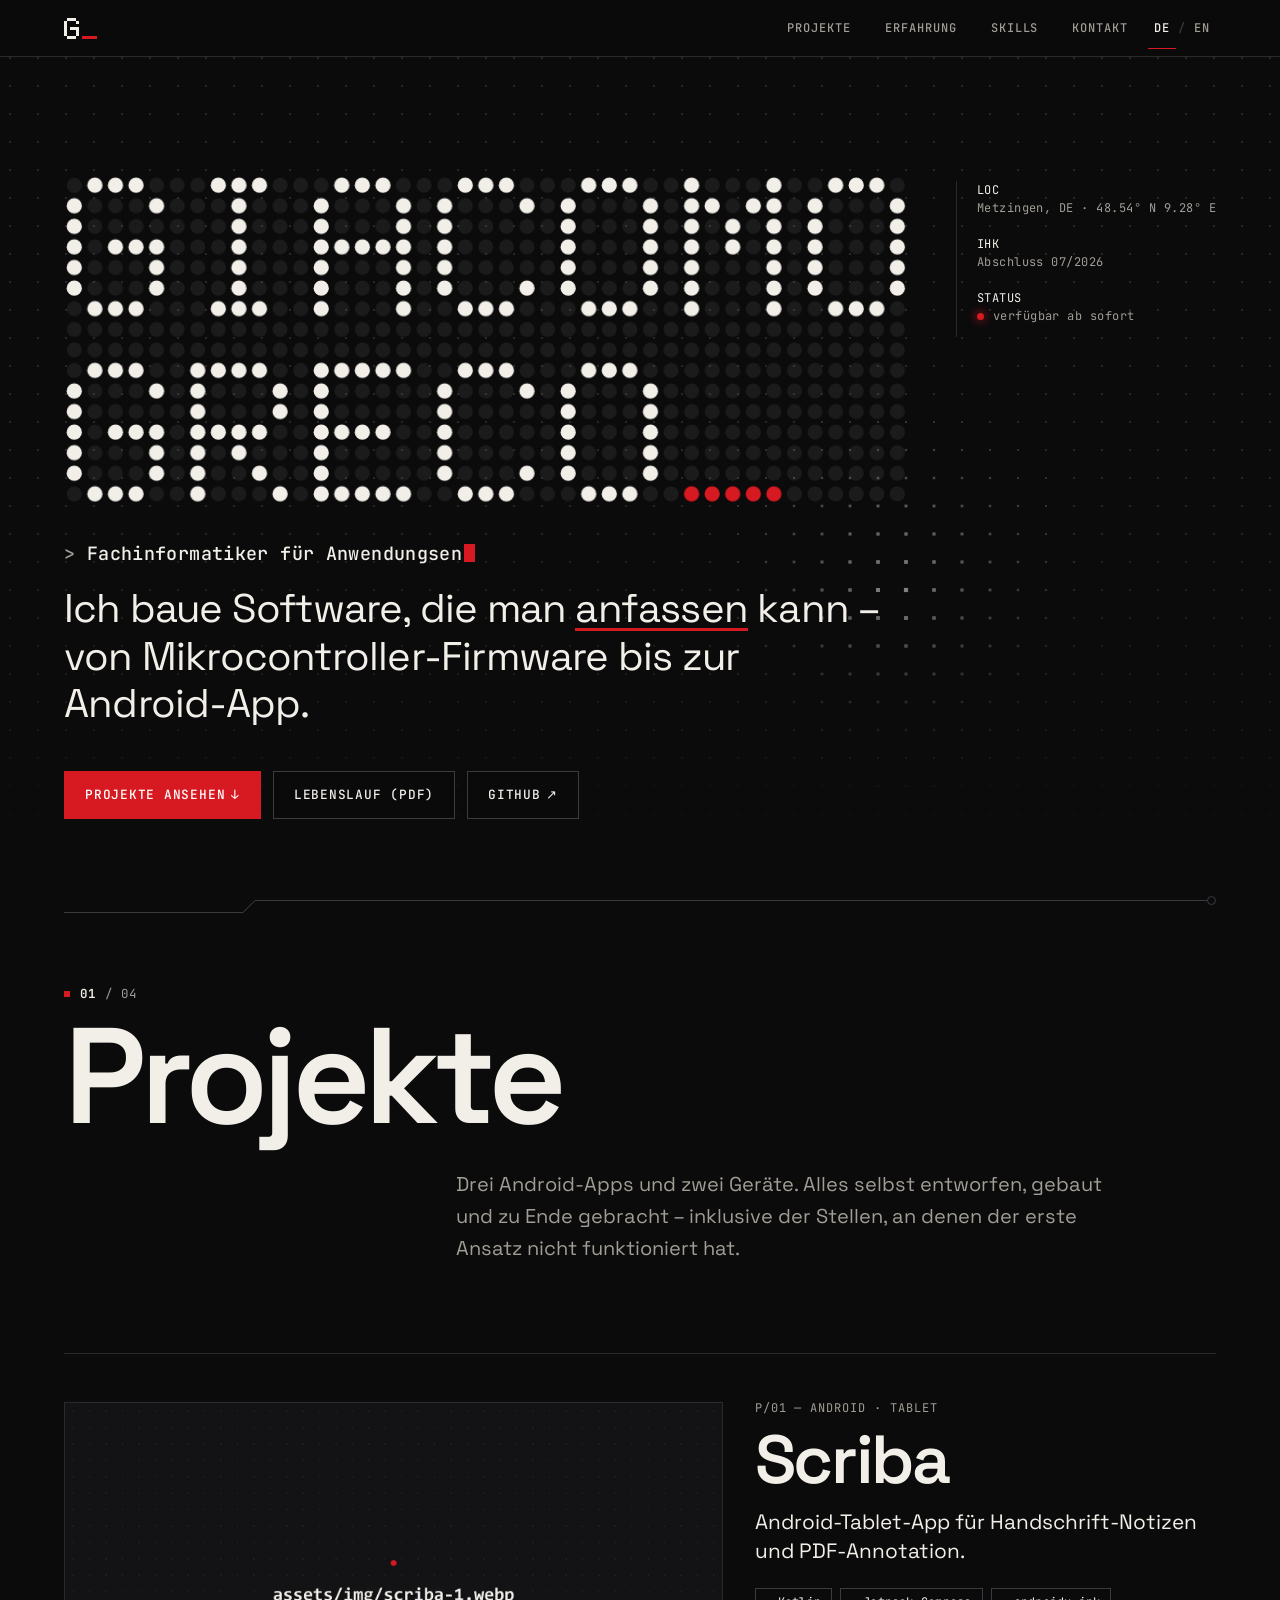
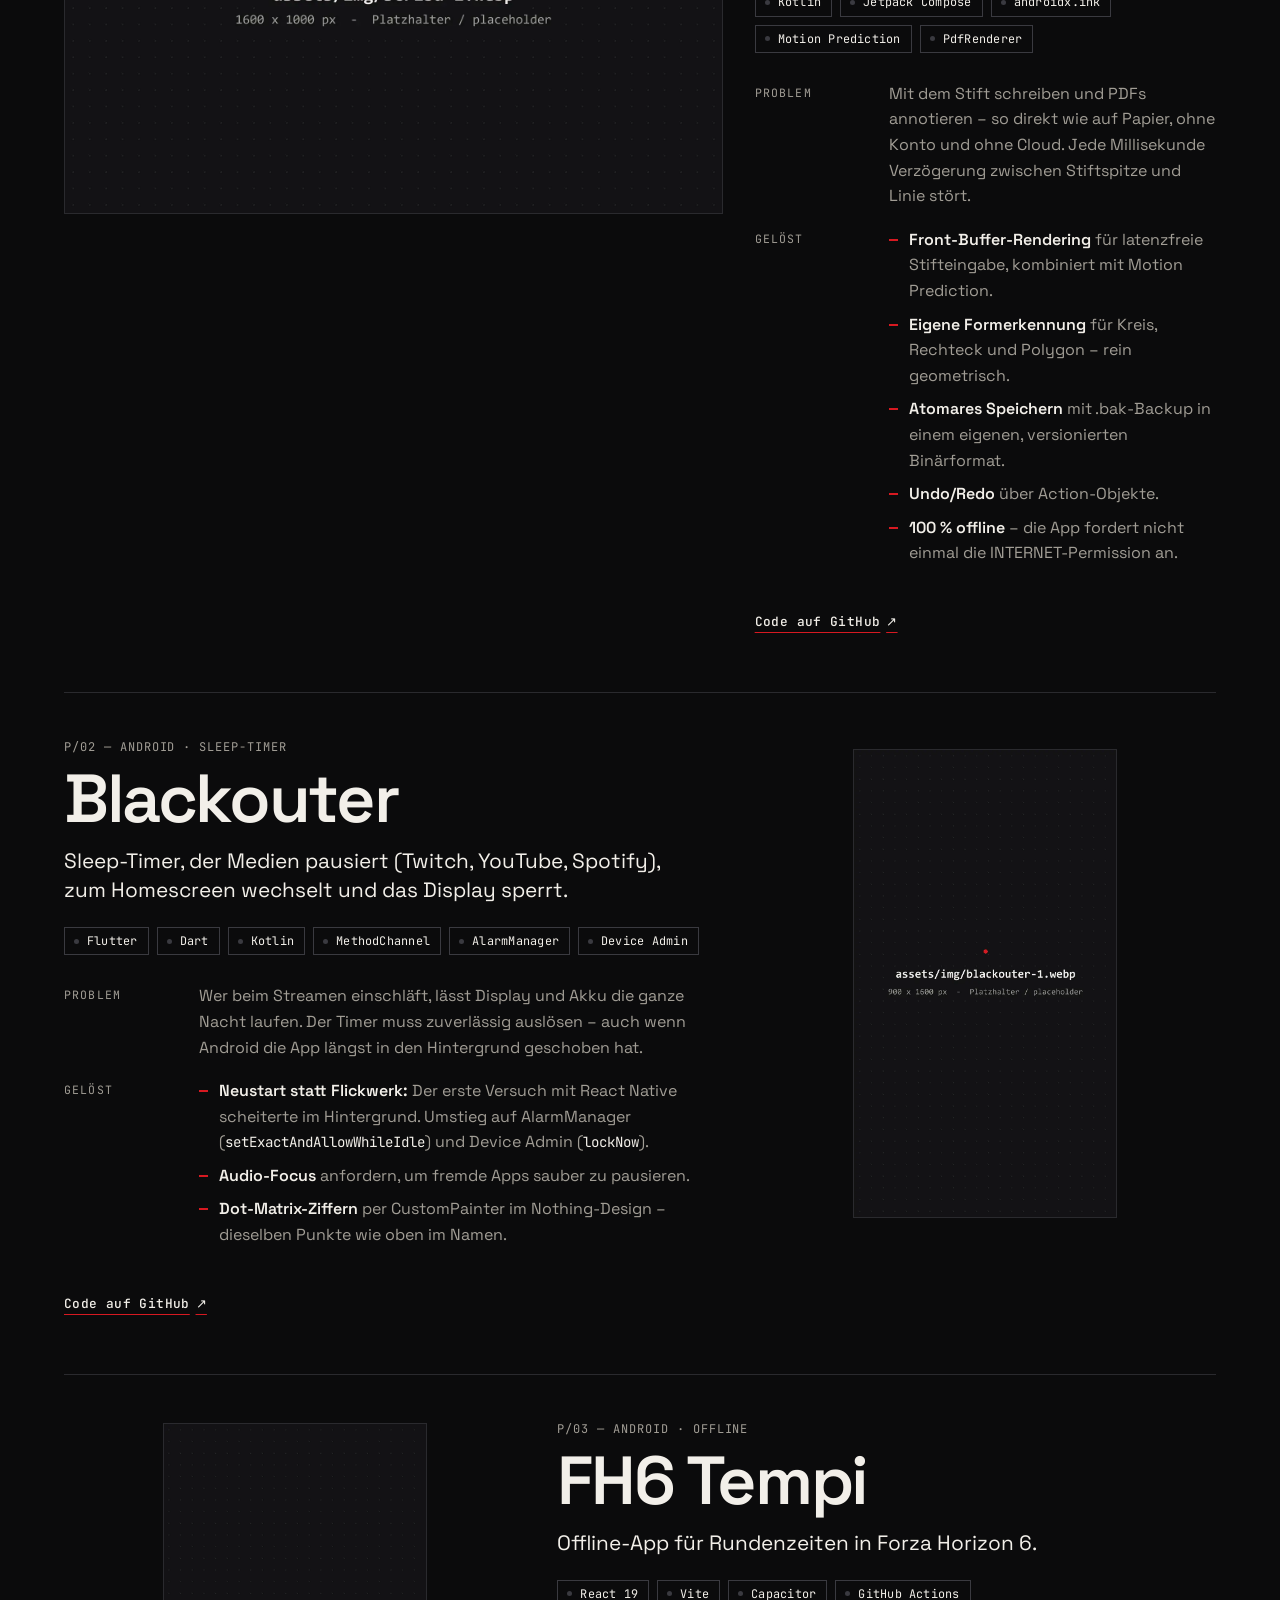
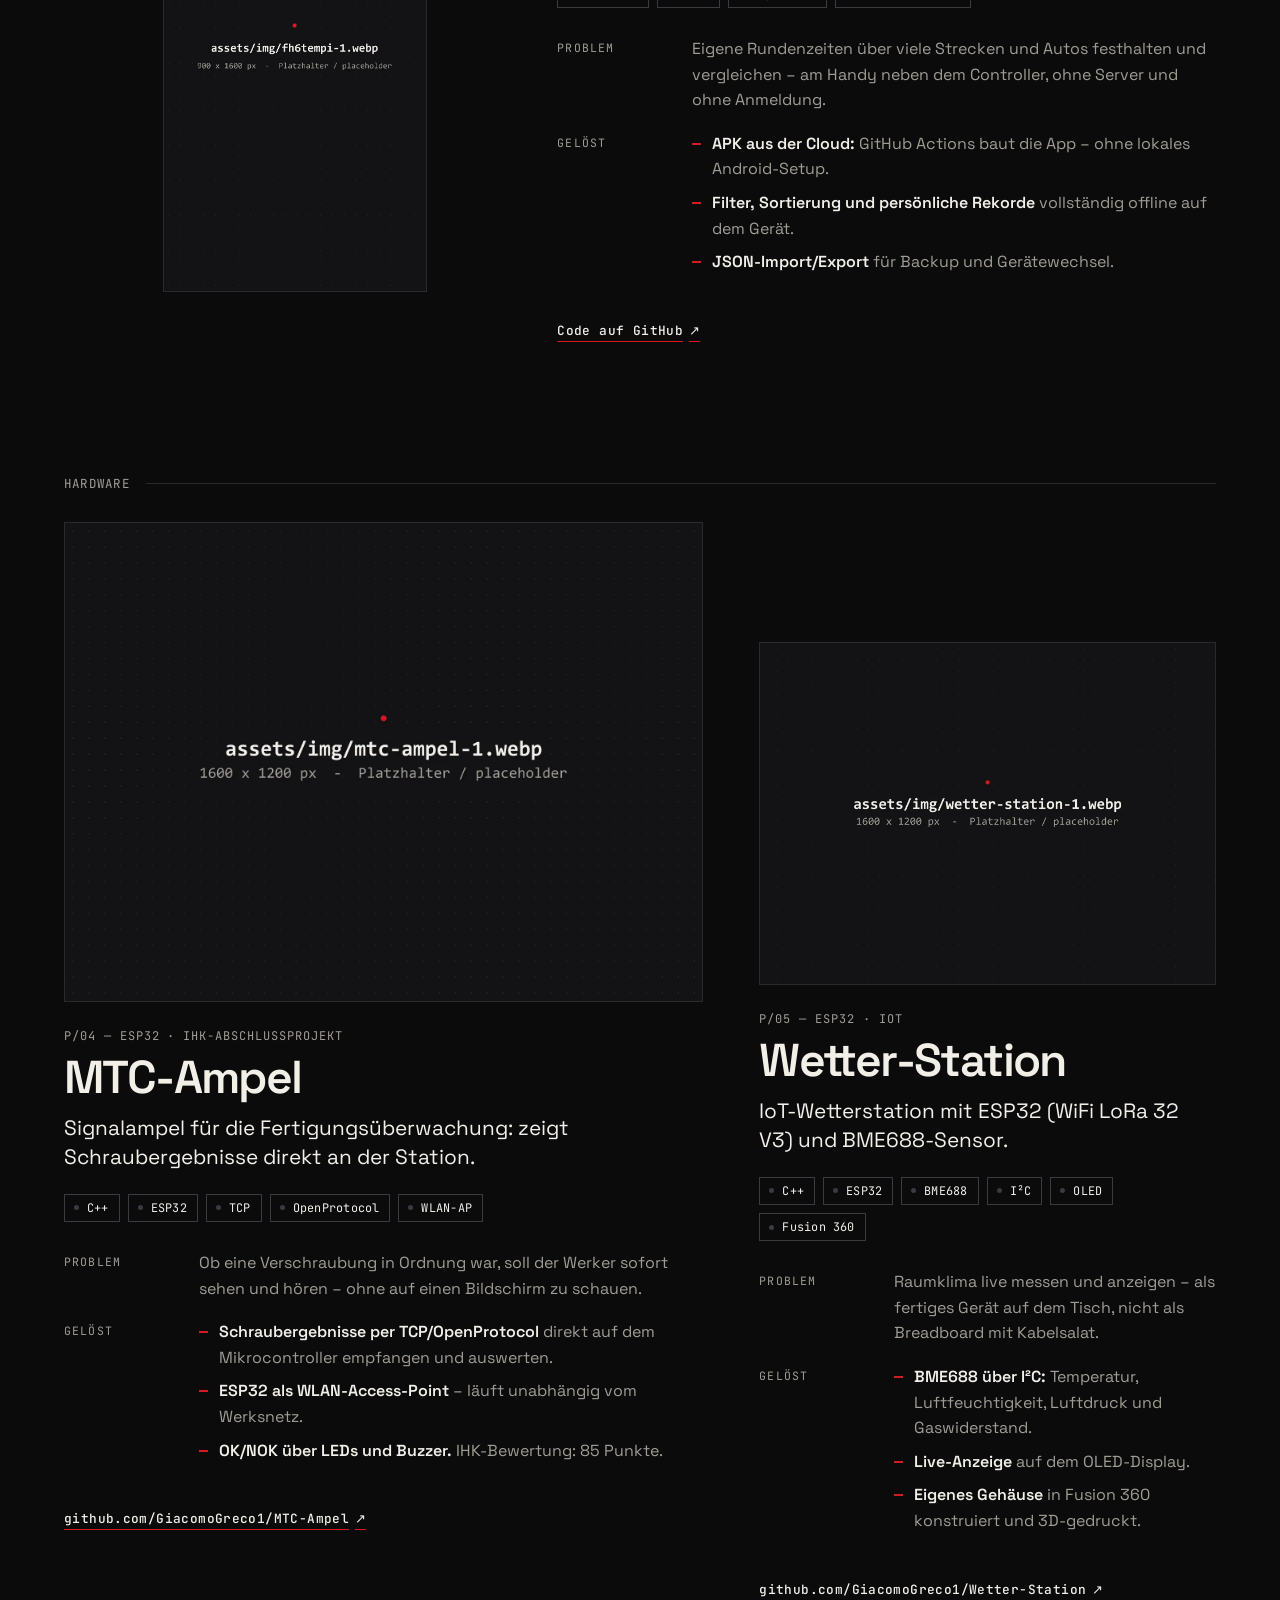
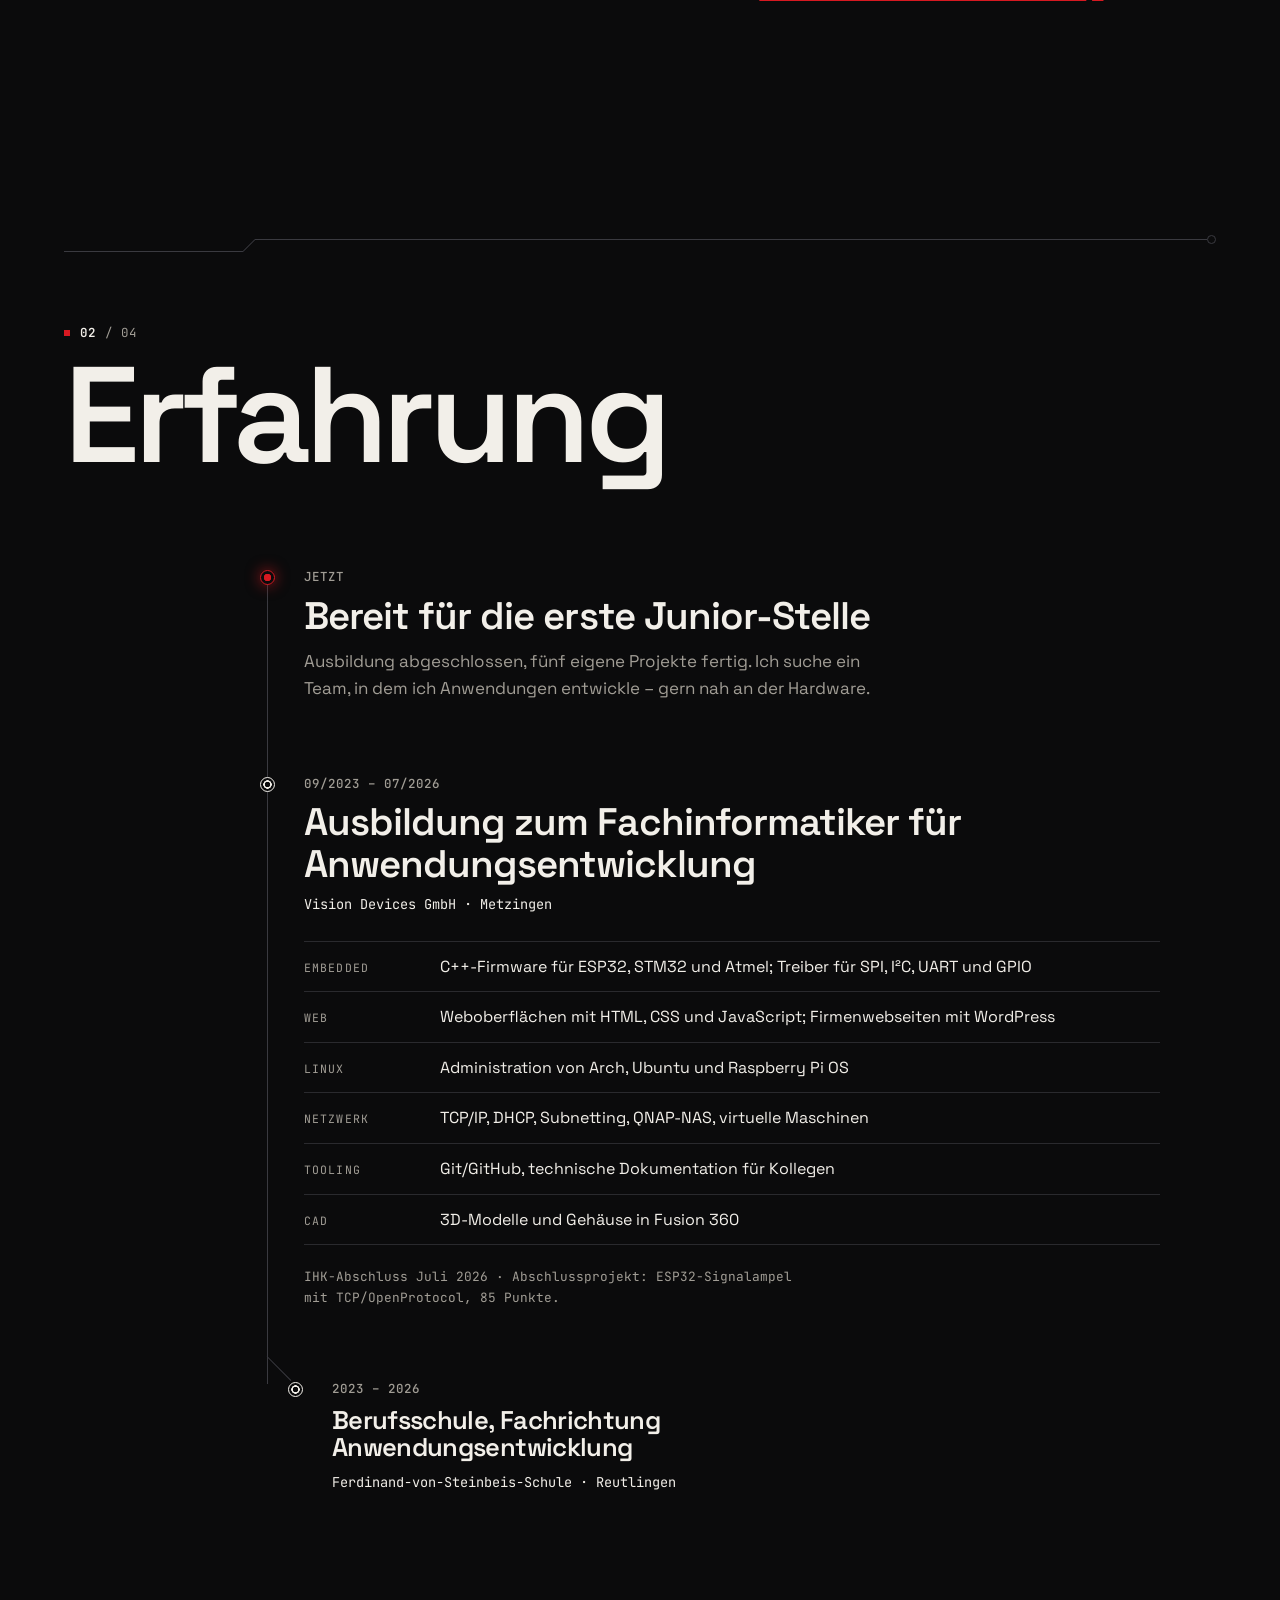
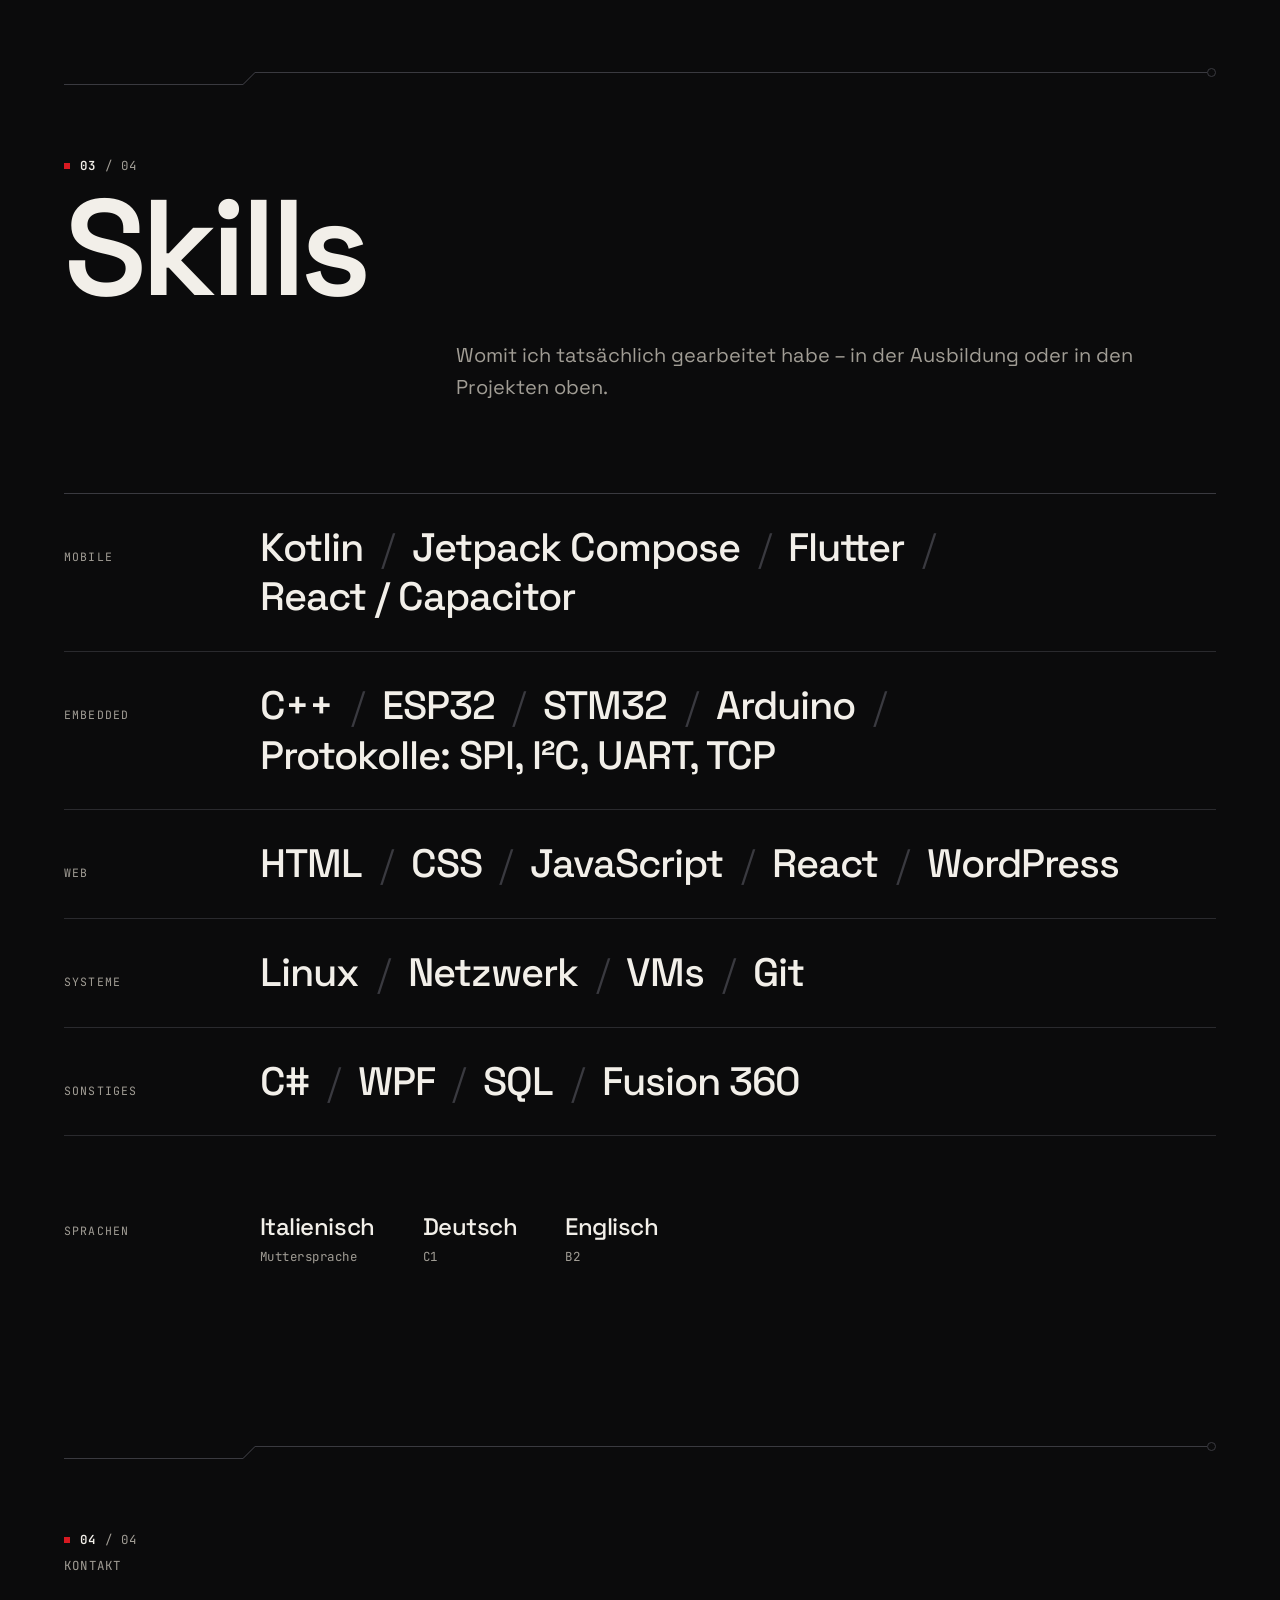
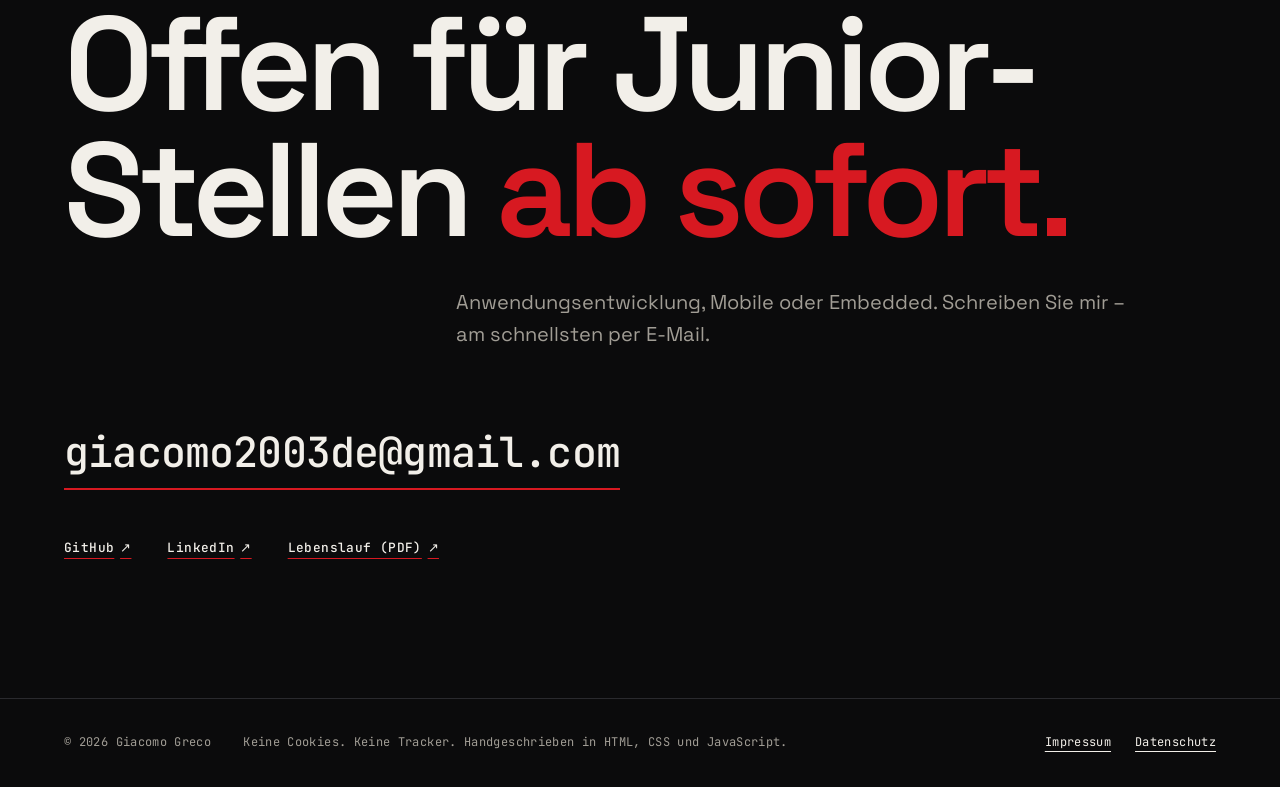
==== index.html @ b9ebdbc4 "Portfolio-Website: Startseite, Impressum, Datenschutz" ====
<!DOCTYPE html>
<html lang="de" class="no-js">
<head>
  <meta charset="utf-8">
  <meta name="viewport" content="width=device-width, initial-scale=1">
  <title>Giacomo Greco – Fachinformatiker für Anwendungsentwicklung</title>
  <meta name="description" content="Junior Anwendungsentwickler aus Metzingen. Ich baue Software, die man anfassen kann – von Mikrocontroller-Firmware (ESP32, STM32) bis zur Android-App (Kotlin, Flutter).">
  <meta name="author" content="Giacomo Greco">
  <meta name="theme-color" content="#0B0B0C">
  <meta name="color-scheme" content="dark">

  <!-- TODO: nach dem Veröffentlichen die echte URL eintragen (3 Stellen: canonical, og:url, og:image) -->
  <link rel="canonical" href="https://giacomogreco1.github.io/">
  <meta property="og:type" content="website">
  <meta property="og:url" content="https://giacomogreco1.github.io/">
  <meta property="og:site_name" content="Giacomo Greco">
  <meta property="og:title" content="Giacomo Greco – Fachinformatiker für Anwendungsentwicklung">
  <meta property="og:description" content="Software, die man anfassen kann: von Mikrocontroller-Firmware bis zur Android-App. Offen für Junior-Stellen ab sofort.">
  <meta property="og:image" content="https://giacomogreco1.github.io/assets/img/og.png">
  <meta property="og:image:width" content="1200">
  <meta property="og:image:height" content="630">
  <meta property="og:image:alt" content="Giacomo Greco in Dot-Matrix-Schrift, darunter: Fachinformatiker für Anwendungsentwicklung">
  <meta property="og:locale" content="de_DE">
  <meta property="og:locale:alternate" content="en_US">
  <meta name="twitter:card" content="summary_large_image">

  <link rel="icon" href="assets/img/favicon.svg" type="image/svg+xml">
  <link rel="preload" href="assets/fonts/space-grotesk-latin-wght.woff2" as="font" type="font/woff2" crossorigin>
  <link rel="preload" href="assets/fonts/jetbrains-mono-latin-wght.woff2" as="font" type="font/woff2" crossorigin>
  <link rel="stylesheet" href="assets/css/style.css">
  <script>document.documentElement.className = 'js';</script>

  <script type="application/ld+json">
  {
    "@context": "https://schema.org",
    "@type": "Person",
    "name": "Giacomo Greco",
    "jobTitle": "Fachinformatiker für Anwendungsentwicklung",
    "email": "mailto:giacomo2003de@gmail.com",
    "address": { "@type": "PostalAddress", "addressLocality": "Metzingen", "addressCountry": "DE" },
    "sameAs": ["https://github.com/GiacomoGreco1"],
    "knowsLanguage": ["it", "de", "en"]
  }
  </script>
</head>
<body>
  <a class="skip" href="#main" data-i18n="skip">Zum Inhalt springen</a>

  <header class="top">
    <div class="wrap top-in">
      <a class="mark" href="#hero" aria-label="Giacomo Greco – Startseite">
        <svg viewBox="0 0 22 14" width="33" height="21" aria-hidden="true" focusable="false">
          <g fill="currentColor">
            <rect x="2" y="0" width="2" height="2"/><rect x="4" y="0" width="2" height="2"/><rect x="6" y="0" width="2" height="2"/>
            <rect x="0" y="2" width="2" height="2"/><rect x="8" y="2" width="2" height="2"/>
            <rect x="0" y="4" width="2" height="2"/>
            <rect x="0" y="6" width="2" height="2"/><rect x="4" y="6" width="2" height="2"/><rect x="6" y="6" width="2" height="2"/><rect x="8" y="6" width="2" height="2"/>
            <rect x="0" y="8" width="2" height="2"/><rect x="8" y="8" width="2" height="2"/>
            <rect x="0" y="10" width="2" height="2"/><rect x="8" y="10" width="2" height="2"/>
            <rect x="2" y="12" width="2" height="2"/><rect x="4" y="12" width="2" height="2"/><rect x="6" y="12" width="2" height="2"/>
          </g>
          <rect x="12" y="12" width="10" height="2" fill="#D71921"/>
        </svg>
      </a>
      <nav class="nav" aria-label="Hauptnavigation" data-i18n-aria="navLabel">
        <a href="#projekte" data-i18n="navProjects">Projekte</a>
        <a href="#erfahrung" class="nav-opt" data-i18n="navExperience">Erfahrung</a>
        <a href="#skills" class="nav-opt" data-i18n="navSkills">Skills</a>
        <a href="#kontakt" data-i18n="navContact">Kontakt</a>
      </nav>
      <div class="lang" role="group" aria-label="Sprache / Language">
        <button type="button" data-lang="de" aria-pressed="true" lang="de" aria-label="Deutsch">DE</button>
        <span aria-hidden="true">/</span>
        <button type="button" data-lang="en" aria-pressed="false" lang="en" aria-label="English">EN</button>
      </div>
    </div>
  </header>

  <main id="main">

    <!-- ============ HERO ============ -->
    <section class="hero" id="hero" aria-labelledby="hero-name">
      <canvas class="hero-grid" aria-hidden="true"></canvas>
      <div class="wrap hero-in">
        <ul class="hero-meta" aria-label="Kurzprofil" data-i18n-aria="metaLabel">
          <li><span class="k">LOC</span><span data-i18n="metaLoc">Metzingen, DE · 48.54° N 9.28° E</span></li>
          <li><span class="k">IHK</span><span data-i18n="metaIhk">Abschluss 07/2026</span></li>
          <li><span class="k">STATUS</span><span><i class="led" aria-hidden="true"></i><span data-i18n="metaStatus">verfügbar ab sofort</span></span></li>
        </ul>

        <h1 class="hero-name" id="hero-name">
          <span class="hero-name-text">Giacomo Greco</span>
          <span class="matrix" id="matrix" aria-hidden="true"></span>
        </h1>

        <p class="hero-role" id="role" data-i18n="role">Fachinformatiker für Anwendungsentwicklung</p>

        <p class="hero-claim" data-i18n="claim">Ich baue Software, die man <em>anfassen</em> kann – von Mikrocontroller-Firmware bis zur Android-App.</p>

        <div class="hero-cta">
          <a class="btn btn--solid" href="#projekte"><span data-i18n="ctaProjects">Projekte ansehen</span><span class="arr" aria-hidden="true">↓</span></a>
          <a class="btn" href="assets/cv.pdf" target="_blank" rel="noopener"><span data-i18n="ctaCv">Lebenslauf (PDF)</span></a>
          <a class="btn" href="https://github.com/GiacomoGreco1" target="_blank" rel="noopener me">GitHub<span class="arr" aria-hidden="true">↗</span></a>
        </div>
      </div>
    </section>

    <!-- ============ 01 PROJEKTE ============ -->
    <section class="sec" id="projekte" aria-labelledby="h-projekte">
      <div class="wrap">
        <div class="trace" aria-hidden="true"><i></i><i></i><i></i><b></b></div>
        <header class="sec-head reveal">
          <p class="sec-num"><span>01</span> / 04</p>
          <h2 id="h-projekte" data-i18n="hProjects">Projekte</h2>
          <p class="sec-lead" data-i18n="leadProjects">Drei Android-Apps und zwei Geräte. Alles selbst entworfen, gebaut und zu Ende gebracht – inklusive der Stellen, an denen der erste Ansatz nicht funktioniert hat.</p>
        </header>

        <!-- P/01 Scriba -->
        <article class="project project--lead reveal" aria-labelledby="p-scriba">
          <figure class="shot shot--tablet">
            <img src="assets/img/scriba-1.webp" width="1600" height="1000" loading="lazy" decoding="async"
                 alt="Scriba auf einem Android-Tablet: handschriftliche Notizen mit erkannten Formen und Stift-Werkzeugleiste" data-i18n-alt="altScriba">
          </figure>
          <div class="project-body">
            <p class="project-id">P/01 <span data-i18n="p1Kind">Android · Tablet</span></p>
            <h3 id="p-scriba">Scriba</h3>
            <p class="project-what" data-i18n="p1What">Android-Tablet-App für Handschrift-Notizen und PDF-Annotation.</p>
            <ul class="tags" aria-label="Stack">
              <li>Kotlin</li><li>Jetpack Compose</li><li>androidx.ink</li><li>Motion Prediction</li><li>PdfRenderer</li>
            </ul>
            <dl class="facts">
              <dt data-i18n="lblProblem">Problem</dt>
              <dd data-i18n="p1Problem">Mit dem Stift schreiben und PDFs annotieren – so direkt wie auf Papier, ohne Konto und ohne Cloud. Jede Millisekunde Verzögerung zwischen Stiftspitze und Linie stört.</dd>
              <dt data-i18n="lblSolved">Gelöst</dt>
              <dd>
                <ul class="solved">
                  <li data-i18n="p1s1"><strong>Front-Buffer-Rendering</strong> für latenzfreie Stifteingabe, kombiniert mit Motion Prediction.</li>
                  <li data-i18n="p1s2"><strong>Eigene Formerkennung</strong> für Kreis, Rechteck und Polygon – rein geometrisch.</li>
                  <li data-i18n="p1s3"><strong>Atomares Speichern</strong> mit .bak-Backup in einem eigenen, versionierten Binärformat.</li>
                  <li data-i18n="p1s4"><strong>Undo/Redo</strong> über Action-Objekte.</li>
                  <li data-i18n="p1s5"><strong>100 % offline</strong> – die App fordert nicht einmal die INTERNET-Permission an.</li>
                </ul>
              </dd>
            </dl>
            <p class="project-links">
              <!-- TODO: Repo-Link eintragen, sobald das Repository öffentlich ist -->
              <a href="https://github.com/GiacomoGreco1" target="_blank" rel="noopener"><span data-i18n="linkProfile">Code auf GitHub</span><span class="arr" aria-hidden="true">↗</span></a>
            </p>
          </div>
        </article>

        <!-- P/02 Blackouter -->
        <article class="project project--flip reveal" aria-labelledby="p-blackouter">
          <figure class="shot shot--phone">
            <img src="assets/img/blackouter-1.webp" width="900" height="1600" loading="lazy" decoding="async"
                 alt="Blackouter: Sleep-Timer mit großen roten Dot-Matrix-Ziffern auf schwarzem Hintergrund" data-i18n-alt="altBlackouter">
          </figure>
          <div class="project-body">
            <p class="project-id">P/02 <span data-i18n="p2Kind">Android · Sleep-Timer</span></p>
            <h3 id="p-blackouter">Blackouter</h3>
            <p class="project-what" data-i18n="p2What">Sleep-Timer, der Medien pausiert (Twitch, YouTube, Spotify), zum Homescreen wechselt und das Display sperrt.</p>
            <ul class="tags" aria-label="Stack">
              <li>Flutter</li><li>Dart</li><li>Kotlin</li><li>MethodChannel</li><li>AlarmManager</li><li>Device Admin</li>
            </ul>
            <dl class="facts">
              <dt data-i18n="lblProblem">Problem</dt>
              <dd data-i18n="p2Problem">Wer beim Streamen einschläft, lässt Display und Akku die ganze Nacht laufen. Der Timer muss zuverlässig auslösen – auch wenn Android die App längst in den Hintergrund geschoben hat.</dd>
              <dt data-i18n="lblSolved">Gelöst</dt>
              <dd>
                <ul class="solved">
                  <li data-i18n="p2s1"><strong>Neustart statt Flickwerk:</strong> Der erste Versuch mit React Native scheiterte im Hintergrund. Umstieg auf AlarmManager (<code>setExactAndAllowWhileIdle</code>) und Device Admin (<code>lockNow</code>).</li>
                  <li data-i18n="p2s2"><strong>Audio-Focus</strong> anfordern, um fremde Apps sauber zu pausieren.</li>
                  <li data-i18n="p2s3"><strong>Dot-Matrix-Ziffern</strong> per CustomPainter im Nothing-Design – dieselben Punkte wie oben im Namen.</li>
                </ul>
              </dd>
            </dl>
            <p class="project-links">
              <!-- TODO: Repo-Link eintragen -->
              <a href="https://github.com/GiacomoGreco1" target="_blank" rel="noopener"><span data-i18n="linkProfile">Code auf GitHub</span><span class="arr" aria-hidden="true">↗</span></a>
            </p>
          </div>
        </article>

        <!-- P/03 FH6 Tempi -->
        <article class="project reveal" aria-labelledby="p-fh6">
          <figure class="shot shot--phone">
            <img src="assets/img/fh6tempi-1.webp" width="900" height="1600" loading="lazy" decoding="async"
                 alt="FH6 Tempi: Liste von Rundenzeiten mit Filtern und markierten persönlichen Rekorden" data-i18n-alt="altFh6">
          </figure>
          <div class="project-body">
            <p class="project-id">P/03 <span data-i18n="p3Kind">Android · Offline</span></p>
            <h3 id="p-fh6">FH6 Tempi</h3>
            <p class="project-what" data-i18n="p3What">Offline-App für Rundenzeiten in Forza Horizon 6.</p>
            <ul class="tags" aria-label="Stack">
              <li>React 19</li><li>Vite</li><li>Capacitor</li><li>GitHub Actions</li>
            </ul>
            <dl class="facts">
              <dt data-i18n="lblProblem">Problem</dt>
              <dd data-i18n="p3Problem">Eigene Rundenzeiten über viele Strecken und Autos festhalten und vergleichen – am Handy neben dem Controller, ohne Server und ohne Anmeldung.</dd>
              <dt data-i18n="lblSolved">Gelöst</dt>
              <dd>
                <ul class="solved">
                  <li data-i18n="p3s1"><strong>APK aus der Cloud:</strong> GitHub Actions baut die App – ohne lokales Android-Setup.</li>
                  <li data-i18n="p3s2"><strong>Filter, Sortierung und persönliche Rekorde</strong> vollständig offline auf dem Gerät.</li>
                  <li data-i18n="p3s3"><strong>JSON-Import/Export</strong> für Backup und Gerätewechsel.</li>
                </ul>
              </dd>
            </dl>
            <p class="project-links">
              <!-- TODO: Repo-Link eintragen -->
              <a href="https://github.com/GiacomoGreco1" target="_blank" rel="noopener"><span data-i18n="linkProfile">Code auf GitHub</span><span class="arr" aria-hidden="true">↗</span></a>
            </p>
          </div>
        </article>

        <p class="sub-head reveal"><span data-i18n="hwHead">Hardware</span></p>

        <div class="duo">
          <!-- P/04 MTC-Ampel -->
          <article class="project project--stack reveal" aria-labelledby="p-ampel">
            <figure class="shot shot--photo">
              <img src="assets/img/mtc-ampel-1.webp" width="1600" height="1200" loading="lazy" decoding="async"
                   alt="MTC-Ampel: ESP32-Platine mit roten und grünen LEDs und Buzzer im Gehäuse" data-i18n-alt="altAmpel">
            </figure>
            <div class="project-body">
              <p class="project-id">P/04 <span data-i18n="p4Kind">ESP32 · IHK-Abschlussprojekt</span></p>
              <h3 id="p-ampel">MTC-Ampel</h3>
              <p class="project-what" data-i18n="p4What">Signalampel für die Fertigungsüberwachung: zeigt Schraubergebnisse direkt an der Station.</p>
              <ul class="tags" aria-label="Stack">
                <li>C++</li><li>ESP32</li><li>TCP</li><li>OpenProtocol</li><li>WLAN-AP</li>
              </ul>
              <dl class="facts">
                <dt data-i18n="lblProblem">Problem</dt>
                <dd data-i18n="p4Problem">Ob eine Verschraubung in Ordnung war, soll der Werker sofort sehen und hören – ohne auf einen Bildschirm zu schauen.</dd>
                <dt data-i18n="lblSolved">Gelöst</dt>
                <dd>
                  <ul class="solved">
                    <li data-i18n="p4s1"><strong>Schraubergebnisse per TCP/OpenProtocol</strong> direkt auf dem Mikrocontroller empfangen und auswerten.</li>
                    <li data-i18n="p4s2"><strong>ESP32 als WLAN-Access-Point</strong> – läuft unabhängig vom Werksnetz.</li>
                    <li data-i18n="p4s3"><strong>OK/NOK über LEDs und Buzzer.</strong> IHK-Bewertung: 85 Punkte.</li>
                  </ul>
                </dd>
              </dl>
              <p class="project-links">
                <a href="https://github.com/GiacomoGreco1/MTC-Ampel" target="_blank" rel="noopener">github.com/GiacomoGreco1/MTC-Ampel<span class="arr" aria-hidden="true">↗</span></a>
              </p>
            </div>
          </article>

          <!-- P/05 Wetter-Station -->
          <article class="project project--stack reveal" aria-labelledby="p-wetter">
            <figure class="shot shot--photo">
              <img src="assets/img/wetter-station-1.webp" width="1600" height="1200" loading="lazy" decoding="async"
                   alt="Wetter-Station: 3D-gedrucktes Gehäuse mit OLED-Anzeige für Temperatur, Luftfeuchtigkeit und Luftdruck" data-i18n-alt="altWetter">
            </figure>
            <div class="project-body">
              <p class="project-id">P/05 <span data-i18n="p5Kind">ESP32 · IoT</span></p>
              <h3 id="p-wetter">Wetter-Station</h3>
              <p class="project-what" data-i18n="p5What">IoT-Wetterstation mit ESP32 (WiFi LoRa 32 V3) und BME688-Sensor.</p>
              <ul class="tags" aria-label="Stack">
                <li>C++</li><li>ESP32</li><li>BME688</li><li>I²C</li><li>OLED</li><li>Fusion 360</li>
              </ul>
              <dl class="facts">
                <dt data-i18n="lblProblem">Problem</dt>
                <dd data-i18n="p5Problem">Raumklima live messen und anzeigen – als fertiges Gerät auf dem Tisch, nicht als Breadboard mit Kabelsalat.</dd>
                <dt data-i18n="lblSolved">Gelöst</dt>
                <dd>
                  <ul class="solved">
                    <li data-i18n="p5s1"><strong>BME688 über I²C:</strong> Temperatur, Luftfeuchtigkeit, Luftdruck und Gaswiderstand.</li>
                    <li data-i18n="p5s2"><strong>Live-Anzeige</strong> auf dem OLED-Display.</li>
                    <li data-i18n="p5s3"><strong>Eigenes Gehäuse</strong> in Fusion 360 konstruiert und 3D-gedruckt.</li>
                  </ul>
                </dd>
              </dl>
              <p class="project-links">
                <a href="https://github.com/GiacomoGreco1/Wetter-Station" target="_blank" rel="noopener">github.com/GiacomoGreco1/Wetter-Station<span class="arr" aria-hidden="true">↗</span></a>
              </p>
            </div>
          </article>
        </div>
      </div>
    </section>

    <!-- ============ 02 ERFAHRUNG ============ -->
    <section class="sec" id="erfahrung" aria-labelledby="h-erfahrung">
      <div class="wrap">
        <div class="trace" aria-hidden="true"><i></i><i></i><i></i><b></b></div>
        <header class="sec-head reveal">
          <p class="sec-num"><span>02</span> / 04</p>
          <h2 id="h-erfahrung" data-i18n="hExperience">Erfahrung</h2>
        </header>

        <ol class="pcb">
          <li class="pcb-node pcb-node--live reveal">
            <p class="pcb-when"><span data-i18n="tNowWhen">Jetzt</span></p>
            <h3 data-i18n="tNowTitle">Bereit für die erste Junior-Stelle</h3>
            <p data-i18n="tNowText">Ausbildung abgeschlossen, fünf eigene Projekte fertig. Ich suche ein Team, in dem ich Anwendungen entwickle – gern nah an der Hardware.</p>
          </li>

          <li class="pcb-node reveal">
            <p class="pcb-when">09/2023 – 07/2026</p>
            <h3 data-i18n="tAzubiTitle">Ausbildung zum Fachinformatiker für Anwendungsentwicklung</h3>
            <p class="pcb-where">Vision Devices GmbH · Metzingen</p>
            <dl class="pinout">
              <div><dt>Embedded</dt><dd data-i18n="tA1">C++-Firmware für ESP32, STM32 und Atmel; Treiber für SPI, I²C, UART und GPIO</dd></div>
              <div><dt>Web</dt><dd data-i18n="tA2">Weboberflächen mit HTML, CSS und JavaScript; Firmenwebseiten mit WordPress</dd></div>
              <div><dt>Linux</dt><dd data-i18n="tA3">Administration von Arch, Ubuntu und Raspberry Pi OS</dd></div>
              <div><dt data-i18n="tA4k">Netzwerk</dt><dd data-i18n="tA4">TCP/IP, DHCP, Subnetting, QNAP-NAS, virtuelle Maschinen</dd></div>
              <div><dt>Tooling</dt><dd data-i18n="tA5">Git/GitHub, technische Dokumentation für Kollegen</dd></div>
              <div><dt>CAD</dt><dd data-i18n="tA6">3D-Modelle und Gehäuse in Fusion 360</dd></div>
            </dl>
            <p class="pcb-note" data-i18n="tAzubiNote">IHK-Abschluss Juli 2026 · Abschlussprojekt: ESP32-Signalampel mit TCP/OpenProtocol, 85 Punkte.</p>
          </li>

          <li class="pcb-node pcb-node--branch reveal">
            <p class="pcb-when">2023 – 2026</p>
            <h3 data-i18n="tSchoolTitle">Berufsschule, Fachrichtung Anwendungsentwicklung</h3>
            <p class="pcb-where">Ferdinand-von-Steinbeis-Schule · Reutlingen</p>
          </li>
        </ol>
      </div>
    </section>

    <!-- ============ 03 SKILLS ============ -->
    <section class="sec" id="skills" aria-labelledby="h-skills">
      <div class="wrap">
        <div class="trace" aria-hidden="true"><i></i><i></i><i></i><b></b></div>
        <header class="sec-head reveal">
          <p class="sec-num"><span>03</span> / 04</p>
          <h2 id="h-skills">Skills</h2>
          <p class="sec-lead" data-i18n="leadSkills">Womit ich tatsächlich gearbeitet habe – in der Ausbildung oder in den Projekten oben.</p>
        </header>

        <dl class="sheet reveal">
          <div><dt>Mobile</dt><dd><span>Kotlin</span><span>Jetpack Compose</span><span>Flutter</span><span>React / Capacitor</span></dd></div>
          <div><dt>Embedded</dt><dd><span>C++</span><span>ESP32</span><span>STM32</span><span>Arduino</span><span data-i18n="skProto">Protokolle: SPI, I²C, UART, TCP</span></dd></div>
          <div><dt>Web</dt><dd><span>HTML</span><span>CSS</span><span>JavaScript</span><span>React</span><span>WordPress</span></dd></div>
          <div><dt data-i18n="skSysK">Systeme</dt><dd><span>Linux</span><span data-i18n="skNet">Netzwerk</span><span data-i18n="skVm">VMs</span><span>Git</span></dd></div>
          <div><dt data-i18n="skOtherK">Sonstiges</dt><dd><span>C#</span><span>WPF</span><span>SQL</span><span>Fusion 360</span></dd></div>
        </dl>

        <div class="langs reveal">
          <p class="langs-k" data-i18n="langsK">Sprachen</p>
          <ul>
            <li><b data-i18n="lIt">Italienisch</b><span data-i18n="lItLvl">Muttersprache</span></li>
            <li><b data-i18n="lDe">Deutsch</b><span>C1</span></li>
            <li><b data-i18n="lEn">Englisch</b><span>B2</span></li>
          </ul>
        </div>
      </div>
    </section>

    <!-- ============ 04 KONTAKT ============ -->
    <section class="sec sec--contact" id="kontakt" aria-labelledby="h-kontakt">
      <div class="wrap">
        <div class="trace" aria-hidden="true"><i></i><i></i><i></i><b></b></div>
        <header class="sec-head reveal">
          <p class="sec-num"><span>04</span> / 04</p>
          <p class="sec-kicker" data-i18n="hContact">Kontakt</p>
        </header>
        <h2 class="cta reveal" id="h-kontakt" data-i18n="cta">Offen für Junior-Stellen <span class="cta-now">ab sofort<i aria-hidden="true"></i></span></h2>
        <p class="cta-sub reveal" data-i18n="ctaSub">Anwendungsentwicklung, Mobile oder Embedded. Schreiben Sie mir – am schnellsten per E-Mail.</p>

        <a class="mail reveal" href="mailto:giacomo2003de@gmail.com">giacomo2003de@gmail.com</a>

        <ul class="contact-links reveal">
          <li><a href="https://github.com/GiacomoGreco1" target="_blank" rel="noopener me">GitHub<span class="arr" aria-hidden="true">↗</span></a></li>
          <!-- TODO: eigene LinkedIn-URL eintragen -->
          <li><a href="https://www.linkedin.com/in/DEIN-PROFIL" target="_blank" rel="noopener me">LinkedIn<span class="arr" aria-hidden="true">↗</span></a></li>
          <li><a href="assets/cv.pdf" target="_blank" rel="noopener"><span data-i18n="ctaCv">Lebenslauf (PDF)</span><span class="arr" aria-hidden="true">↗</span></a></li>
        </ul>
      </div>
    </section>
  </main>

  <footer class="foot">
    <div class="wrap foot-in">
      <p>© 2026 Giacomo Greco</p>
      <p class="foot-note" data-i18n="footNote">Keine Cookies. Keine Tracker. Handgeschrieben in HTML, CSS und JavaScript.</p>
      <nav aria-label="Rechtliches" data-i18n-aria="legalLabel">
        <a href="impressum.html">Impressum</a>
        <a href="datenschutz.html" data-i18n="privacy">Datenschutz</a>
      </nav>
    </div>
  </footer>

  <div class="cursor" aria-hidden="true"></div>
  <script src="assets/js/main.js" defer></script>
</body>
</html>
---- assets/css/style.css ----
/* ==========================================================================
   Giacomo Greco – Portfolio
   Hardware meets Software: Dot-Matrix, Leiterbahnen, ein Signalrot.
   ========================================================================== */

@font-face {
  font-family: "Space Grotesk";
  src: url("../fonts/space-grotesk-latin-wght.woff2") format("woff2");
  font-weight: 300 700;
  font-style: normal;
  font-display: swap;
}
@font-face {
  font-family: "JetBrains Mono";
  src: url("../fonts/jetbrains-mono-latin-wght.woff2") format("woff2");
  font-weight: 100 800;
  font-style: normal;
  font-display: swap;
}

:root {
  --bg: #0B0B0C;
  --bg-2: #121214;
  --ink: #F2EFE9;
  --mute: #A19D95;
  --line: #2A2A2E;
  --line-2: #3A3A40;
  --red: #D71921;

  --sans: "Space Grotesk", "Segoe UI", Helvetica, Arial, sans-serif;
  --mono: "JetBrains Mono", ui-monospace, Consolas, "Courier New", monospace;

  --pad: clamp(20px, 5vw, 64px);
  --ease: cubic-bezier(.2, .7, .2, 1);
}

*, *::before, *::after { box-sizing: border-box; }

html {
  background: var(--bg);
  color-scheme: dark;
  scroll-behavior: smooth;
  scroll-padding-top: 72px;
  -webkit-text-size-adjust: 100%;
}

body {
  margin: 0;
  background: var(--bg);
  color: var(--ink);
  font-family: var(--sans);
  font-size: 1.0625rem;
  line-height: 1.6;
  -webkit-font-smoothing: antialiased;
  overflow-x: hidden;
}

h1, h2, h3, p, ul, ol, dl, dd, figure { margin: 0; }
ul, ol { padding: 0; list-style: none; }
img, svg, canvas { display: block; max-width: 100%; }
img { height: auto; }
a { color: inherit; }
button { font: inherit; color: inherit; background: none; border: 0; padding: 0; cursor: pointer; }
code { font-family: var(--mono); font-size: .88em; color: var(--ink); }
strong { font-weight: 600; color: var(--ink); }
::selection { background: var(--red); color: #fff; }

:focus-visible {
  outline: 2px solid var(--ink);
  outline-offset: 4px;
  border-radius: 1px;
}

.wrap {
  width: 100%;
  max-width: 1280px;
  margin-inline: auto;
  padding-inline: var(--pad);
}

.skip {
  position: absolute;
  left: 12px; top: 12px;
  z-index: 100;
  padding: 10px 14px;
  background: var(--ink);
  color: var(--bg);
  font: 500 .8rem var(--mono);
  text-decoration: none;
  transform: translateY(-200%);
}
.skip:focus { transform: none; }

.sr {
  position: absolute;
  width: 1px; height: 1px;
  overflow: hidden;
  clip-path: inset(50%);
  white-space: nowrap;
}

.arr { display: inline-block; margin-left: .45em; transition: transform .3s var(--ease); }

/* ---------- Kopfzeile ---------- */

.top {
  position: fixed;
  inset: 0 0 auto 0;
  z-index: 50;
  background: rgba(11, 11, 12, .86);
  border-bottom: 1px solid var(--line);
}
@supports (backdrop-filter: blur(8px)) {
  .top { background: rgba(11, 11, 12, .7); backdrop-filter: blur(10px); }
}
.top-in {
  display: flex;
  align-items: center;
  gap: 20px;
  height: 56px;
}
.mark { display: grid; place-items: center; min-width: 44px; height: 44px; margin-left: -6px; color: var(--ink); }
.nav { display: flex; gap: clamp(14px, 3vw, 34px); margin-left: auto; }
.nav a, .lang, .lang button {
  font: 500 .75rem/1 var(--mono);
  letter-spacing: .08em;
  text-transform: uppercase;
}
.nav a {
  position: relative;
  padding: 16px 0;
  color: var(--mute);
  text-decoration: none;
  transition: color .2s;
}
.nav a::after {
  content: "";
  position: absolute;
  left: 0; right: 0; bottom: 9px;
  height: 1px;
  background: var(--red);
  transform: scaleX(0);
  transform-origin: left;
  transition: transform .3s var(--ease);
}
.nav a:hover, .nav a:focus-visible { color: var(--ink); }
.nav a:hover::after, .nav a:focus-visible::after { transform: scaleX(1); }
.nav-opt { display: none; }

.lang { display: flex; align-items: center; gap: 2px; color: var(--line-2); }
.lang button { padding: 15px 6px; color: var(--mute); transition: color .2s; }
.lang button:hover { color: var(--ink); }
.lang button[aria-pressed="true"] { color: var(--ink); box-shadow: inset 0 -1px 0 var(--red); }

@media (min-width: 620px) { .nav-opt { display: block; } }

/* ---------- Hero ---------- */

.hero {
  position: relative;
  min-height: min(100vh, 1080px);
  min-height: min(100svh, 1080px);
  display: flex;
  align-items: flex-end;
  padding: 110px 0 clamp(48px, 9vh, 96px);
  overflow: hidden;
}
.hero-grid {
  position: absolute;
  inset: 0;
  width: 100%;
  height: 100%;
  pointer-events: none;
  /* statisches Punktraster als Fallback, falls kein JS läuft */
  background-image: radial-gradient(circle, rgba(242, 239, 233, .13) 1px, transparent 1.4px);
  background-size: 28px 28px;
  -webkit-mask-image: linear-gradient(to bottom, #000 55%, transparent);
          mask-image: linear-gradient(to bottom, #000 55%, transparent);
}
.js .hero-grid { background-image: none; }

.hero-in { position: relative; }

.hero-meta {
  display: grid;
  gap: 6px;
  margin-bottom: clamp(36px, 7vh, 72px);
  font: 400 .75rem/1.5 var(--mono);
  letter-spacing: .04em;
  color: var(--mute);
}
.hero-meta li { display: flex; gap: 14px; }
.hero-meta .k { flex: 0 0 4.2em; color: var(--ink); }

.led {
  display: inline-block;
  width: 7px; height: 7px;
  margin-right: 9px;
  border-radius: 50%;
  background: var(--red);
  box-shadow: 0 0 10px 1px rgba(215, 25, 33, .7);
  animation: led 2.4s ease-in-out infinite;
}
@keyframes led { 50% { opacity: .25; } }

.hero-name { font-weight: 700; line-height: 1; }
.hero-name-text {
  display: block;
  font-size: clamp(3rem, 12vw, 9rem);
  letter-spacing: -.04em;
}
/* Mit JS übernimmt die Dot-Matrix; der Text bleibt für Screenreader erhalten. */
.js .hero-name-text {
  position: absolute;
  width: 1px; height: 1px;
  overflow: hidden;
  clip-path: inset(50%);
  white-space: nowrap;
}
.matrix { display: block; width: 100%; max-width: 900px; }
.matrix svg { width: 100%; height: auto; overflow: visible; }
.matrix .off { fill: var(--ink); opacity: .07; }
.matrix .on {
  fill: var(--ink);
  transform-box: fill-box;
  transform-origin: center;
  animation: dot-on .55s var(--ease) both;
  animation-delay: var(--d, 0ms);
}
.matrix .cur {
  fill: var(--red);
  opacity: 0;
  animation: cur-in .01s linear 1.5s forwards, blink 1.1s steps(1) 1.5s infinite;
}
@keyframes dot-on {
  0%   { opacity: .07; transform: scale(.6); }
  45%  { opacity: 1;   transform: scale(1.3); }
  100% { opacity: 1;   transform: scale(1); }
}
@keyframes cur-in { to { opacity: 1; } }
@keyframes blink { 50% { opacity: 0; } }

.hero-role {
  margin-top: clamp(24px, 4vh, 40px);
  font: 500 clamp(.82rem, 2.6vw, 1.15rem)/1.5 var(--mono);
  letter-spacing: .02em;
}
.hero-role::before { content: "> "; color: var(--mute); }
.hero-role .ch { opacity: 0; }
.hero-role .ch.v { opacity: 1; }
.caret { position: relative; display: inline-block; width: 0; height: 1em; vertical-align: -.12em; }
.caret::after {
  content: "";
  position: absolute;
  left: 2px; top: 0;
  width: .58em; height: 1em;
  background: var(--red);
  animation: blink 1.1s steps(1) infinite;
}

.hero-claim {
  max-width: 21em;
  margin-top: 18px;
  font-size: clamp(1.45rem, 3.6vw, 2.5rem);
  font-weight: 400;
  line-height: 1.18;
  letter-spacing: -.02em;
}
.hero-claim em {
  font-style: normal;
  background: linear-gradient(var(--red), var(--red)) 0 92% / 100% 3px no-repeat;
}

.hero-cta { display: flex; flex-wrap: wrap; gap: 12px; margin-top: clamp(28px, 5vh, 44px); }

.btn {
  display: inline-flex;
  align-items: center;
  min-height: 48px;
  padding: 0 20px;
  border: 1px solid var(--line-2);
  font: 500 .8rem/1 var(--mono);
  letter-spacing: .06em;
  text-transform: uppercase;
  text-decoration: none;
  background: rgba(11, 11, 12, .6);
  transition: border-color .2s, background-color .2s, color .2s;
}
.btn:hover { border-color: var(--ink); }
.btn:hover .arr { transform: translate(2px, -2px); }
.btn--solid { background: var(--red); border-color: var(--red); color: #fff; }
.btn--solid:hover { background: var(--ink); border-color: var(--ink); color: var(--bg); }
.btn--solid:hover .arr { transform: translateY(3px); }

@media (min-width: 900px) {
  .hero-in { display: grid; grid-template-columns: minmax(0, 1fr) auto; column-gap: 48px; }
  .hero-in > * { grid-column: 1; }
  .hero-meta {
    grid-column: 2; grid-row: 1 / span 2;
    align-self: start;
    margin: 6px 0 0;
    padding-left: 20px;
    border-left: 1px solid var(--line);
  }
  .hero-meta li { flex-direction: column; gap: 0; margin-bottom: 12px; }
  .hero-meta .k { flex: none; }
}

/* ---------- Sektionen ---------- */

.sec { padding: 0 0 clamp(90px, 14vw, 180px); }

.trace { display: flex; align-items: flex-start; height: 16px; margin-bottom: clamp(40px, 6vw, 72px); }
.trace i { display: block; height: 1px; background: var(--line-2); }
.trace i:nth-child(1) { width: clamp(56px, 14vw, 190px); margin-top: 12px; }
.trace i:nth-child(2) { width: 17px; margin: 12px -5px 0 0; transform: rotate(-45deg); transform-origin: 0 50%; }
.trace i:nth-child(3) { flex: 1; }
.trace b { width: 9px; height: 9px; margin-top: -4px; border: 1px solid var(--line-2); border-radius: 50%; }

.sec-head { margin-bottom: clamp(48px, 7vw, 96px); }
.sec-num, .sec-kicker {
  font: 400 .78rem/1 var(--mono);
  letter-spacing: .1em;
  text-transform: uppercase;
  color: var(--mute);
}
.sec-num span { color: var(--ink); font-weight: 600; }
.sec-num span::before {
  content: "";
  display: inline-block;
  width: 6px; height: 6px;
  margin-right: 10px;
  background: var(--red);
  vertical-align: 1px;
}
.sec-kicker { margin-top: 14px; }
.sec-head h2 {
  margin-top: 14px;
  font-size: clamp(3rem, 11vw, 8.5rem);
  font-weight: 600;
  line-height: .92;
  letter-spacing: -.045em;
}
.sec-lead {
  max-width: 34em;
  margin-top: 28px;
  color: var(--mute);
  font-size: clamp(1.05rem, 1.6vw, 1.25rem);
}
@media (min-width: 900px) {
  .sec-lead { margin-left: 34%; }
}

/* ---------- Projekte ---------- */

.project {
  position: relative;
  display: grid;
  gap: 28px;
  padding: clamp(28px, 4vw, 48px) 0;
  border-top: 1px solid var(--line);
}
.project > * { transition: transform .5s var(--ease); }

.shot {
  position: relative;
  overflow: hidden;
  background: var(--bg-2);
  border: 1px solid var(--line);
}
.shot img {
  width: 100%;
  height: 100%;
  object-fit: cover;
  transition: transform .9s var(--ease);
}
.shot--tablet { aspect-ratio: 16 / 10; }
.shot--photo  { aspect-ratio: 4 / 3; }
.shot--phone  { aspect-ratio: 9 / 16; width: min(100%, 300px); }

.project-id {
  font: 400 .75rem/1 var(--mono);
  letter-spacing: .08em;
  text-transform: uppercase;
  color: var(--mute);
}
.project-id span::before { content: "— "; }
.project h3 {
  margin-top: 12px;
  font-size: clamp(2.2rem, 5.4vw, 4.25rem);
  font-weight: 600;
  line-height: 1;
  letter-spacing: -.035em;
}
.project-what { max-width: 30em; margin-top: 14px; font-size: clamp(1.1rem, 1.7vw, 1.3rem); line-height: 1.4; }

.tags { display: flex; flex-wrap: wrap; gap: 8px; margin-top: 22px; }
.tags li {
  position: relative;
  display: flex;
  align-items: center;
  gap: 8px;
  padding: 6px 10px 6px 9px;
  border: 1px solid var(--line-2);
  font: 400 .74rem/1.2 var(--mono);
  letter-spacing: .02em;
  white-space: nowrap;
}
/* LED vor jedem Tag: aus = grau, an = rot (nur opacity wird animiert) */
.tags li::before {
  content: "";
  width: 5px; height: 5px;
  border-radius: 50%;
  background: var(--line-2);
}
.tags li::after {
  content: "";
  position: absolute;
  left: 9px; top: 50%;
  width: 5px; height: 5px;
  margin-top: -2.5px;
  border-radius: 50%;
  background: var(--red);
  box-shadow: 0 0 8px 1px rgba(215, 25, 33, .8);
  opacity: 0;
  transition: opacity .25s linear;
}
.tags li:nth-child(2)::after { transition-delay: 70ms; }
.tags li:nth-child(3)::after { transition-delay: 140ms; }
.tags li:nth-child(4)::after { transition-delay: 210ms; }
.tags li:nth-child(5)::after { transition-delay: 280ms; }
.tags li:nth-child(6)::after { transition-delay: 350ms; }

.facts { margin-top: 28px; display: grid; gap: 8px 24px; max-width: 44em; }
.facts dt {
  padding-top: .35em;
  font: 400 .72rem/1.4 var(--mono);
  letter-spacing: .1em;
  text-transform: uppercase;
  color: var(--mute);
}
.facts dd { color: var(--mute); font-size: 1rem; }
.facts dd + dt { margin-top: 12px; }
.solved li { position: relative; padding-left: 20px; }
.solved li + li { margin-top: 8px; }
.solved li::before {
  content: "";
  position: absolute;
  left: 0; top: 12px;
  width: 9px; height: 2px;
  background: var(--red);
}
@media (min-width: 560px) {
  .facts { grid-template-columns: 6.5em minmax(0, 1fr); }
  .facts dd + dt { margin-top: 0; }
  .facts dd { margin-bottom: 10px; }
}

.project-links { margin-top: 24px; }
.project-links a, .contact-links a {
  display: inline-flex;
  align-items: center;
  min-height: 44px;
  font: 500 .8rem/1.2 var(--mono);
  letter-spacing: .03em;
  text-decoration: underline;
  text-decoration-color: var(--red);
  text-decoration-thickness: 1px;
  text-underline-offset: 6px;
  overflow-wrap: anywhere;
}
.project-links a:hover .arr, .contact-links a:hover .arr { transform: translate(3px, -3px); }

@media (hover: hover) {
  .project:hover > .shot { transform: translateY(-8px); }
  .project:hover > .project-body { transform: translateY(-3px); }
  .project:hover .shot img { transform: scale(1.045); }
  .project:hover .tags li::after { opacity: 1; }
}
/* Touch: LEDs gehen an, sobald das Projekt im Bild ist */
@media (hover: none) {
  .project.in .tags li::after { opacity: 1; transition-duration: .4s; }
}

@media (min-width: 900px) {
  .project { grid-template-columns: repeat(12, minmax(0, 1fr)); column-gap: 32px; align-items: start; }
  .project > .shot { grid-row: 1; }
  .project > .project-body { grid-row: 1; }

  .project--lead > .shot { grid-column: 1 / span 7; }
  .project--lead > .project-body { grid-column: 8 / -1; }

  /* Blackouter: Text links, Telefon rechts */
  .project--flip > .project-body { grid-column: 1 / span 7; }
  .project--flip > .shot { grid-column: 9 / span 3; width: 100%; margin-top: 8px; }

  /* FH6: Telefon links eingerückt, Text rechts */
  .project:not(.project--lead):not(.project--flip):not(.project--stack) > .shot { grid-column: 2 / span 3; width: 100%; }
  .project:not(.project--lead):not(.project--flip):not(.project--stack) > .project-body { grid-column: 6 / -1; }
}

.sub-head {
  display: flex;
  align-items: center;
  gap: 16px;
  margin-top: clamp(40px, 6vw, 80px);
  padding-bottom: 20px;
  font: 400 .78rem/1 var(--mono);
  letter-spacing: .1em;
  text-transform: uppercase;
  color: var(--mute);
}
.sub-head::after { content: ""; flex: 1; height: 1px; background: var(--line); }

.duo { display: grid; gap: 32px; }
.project--stack { display: block; border-top: 0; padding-top: 12px; }
.project--stack .shot { margin-bottom: 28px; }
.project--stack h3 { font-size: clamp(2rem, 3.6vw, 3rem); }
@media (min-width: 900px) {
  .duo { grid-template-columns: 7fr 5fr; column-gap: 56px; align-items: start; }
  .duo > :nth-child(2) { margin-top: 120px; }
}

/* ---------- Erfahrung: Leiterbahn ---------- */

.pcb { position: relative; max-width: 900px; }
@media (min-width: 900px) { .pcb { margin-left: 17%; } }

.pcb-node { position: relative; padding: 0 0 clamp(44px, 6vw, 72px) 44px; }
/* Bahn */
.pcb-node::before {
  content: "";
  position: absolute;
  left: 7px; top: 14px; bottom: -4px;
  width: 1px;
  background: var(--line-2);
}
.pcb-node:last-child { padding-bottom: 0; }
.pcb-node:last-child::before { display: none; }
/* Lötauge */
.pcb-node::after {
  content: "";
  position: absolute;
  left: 0; top: 2px;
  width: 15px; height: 15px;
  border: 1px solid var(--ink);
  border-radius: 50%;
  background: radial-gradient(circle, var(--bg) 0 2.5px, var(--ink) 3px 4px, var(--bg) 4.5px);
}
.pcb-node--live::after {
  border-color: var(--red);
  background: radial-gradient(circle, var(--red) 0 3.5px, var(--bg) 4px);
  box-shadow: 0 0 14px 1px rgba(215, 25, 33, .55);
  animation: led 2.4s ease-in-out infinite;
}
/* Abzweig im 45°-Winkel */
.pcb-node--branch { margin-left: 28px; }
.pcb-node--branch::before {
  display: block !important;
  left: -21px; top: -24px; bottom: auto;
  width: 34px; height: 1px;
  transform: rotate(45deg);
  transform-origin: 0 50%;
}

.pcb-when {
  font: 500 .78rem/1.5 var(--mono);
  letter-spacing: .08em;
  text-transform: uppercase;
  color: var(--mute);
}
.pcb-node h3 {
  max-width: 20em;
  margin-top: 8px;
  font-size: clamp(1.5rem, 3.2vw, 2.4rem);
  font-weight: 600;
  line-height: 1.08;
  letter-spacing: -.025em;
}
.pcb-node--branch h3 { font-size: clamp(1.2rem, 2.2vw, 1.6rem); }
.pcb-node > p:not([class]) { max-width: 34em; margin-top: 12px; color: var(--mute); }
.pcb-where { margin-top: 10px; font: 400 .85rem/1.5 var(--mono); }
.pcb-note { max-width: 40em; margin-top: 22px; font: 400 .8rem/1.6 var(--mono); color: var(--mute); }

.pinout { margin-top: 26px; border-top: 1px solid var(--line); }
.pinout > div { padding: 12px 0; border-bottom: 1px solid var(--line); }
.pinout dt, .sheet dt, .langs-k {
  font: 400 .72rem/1.6 var(--mono);
  letter-spacing: .1em;
  text-transform: uppercase;
  color: var(--mute);
}
.pinout dd { font-size: 1rem; }
@media (min-width: 560px) {
  .pinout > div { display: grid; grid-template-columns: 8em minmax(0, 1fr); align-items: baseline; }
}

/* ---------- Skills: Datenblatt ---------- */

.sheet { border-top: 1px solid var(--line-2); }
.sheet > div { padding: clamp(18px, 2.6vw, 30px) 0; border-bottom: 1px solid var(--line); }
.sheet dd {
  display: flex;
  flex-wrap: wrap;
  gap: 2px 0;
  margin-top: 6px;
  font-size: clamp(1.35rem, 3.1vw, 2.5rem);
  font-weight: 500;
  line-height: 1.2;
  letter-spacing: -.025em;
}
.sheet dd span:not(:last-child)::after {
  content: "/";
  margin: 0 .45em;
  color: var(--line-2);
  font-weight: 300;
}
@media (min-width: 900px) {
  .sheet > div { display: grid; grid-template-columns: 17% minmax(0, 1fr); align-items: baseline; }
  .sheet dd { margin-top: 0; }
  .sheet > div { transition: transform .4s var(--ease); }
  .sheet > div:hover { transform: translateX(10px); }
}

.langs { margin-top: clamp(40px, 6vw, 72px); }
.langs ul { display: flex; flex-wrap: wrap; gap: 20px 48px; margin-top: 12px; }
.langs li { display: grid; }
.langs b { font-size: clamp(1.2rem, 2vw, 1.5rem); font-weight: 500; letter-spacing: -.02em; }
.langs span { font: 400 .78rem/1.6 var(--mono); color: var(--mute); letter-spacing: .04em; }
@media (min-width: 900px) {
  .langs { display: grid; grid-template-columns: 17% minmax(0, 1fr); align-items: baseline; }
  .langs ul { margin-top: 0; }
}

/* ---------- Kontakt ---------- */

.sec--contact { padding-bottom: clamp(72px, 10vw, 140px); }
.sec--contact .sec-head { margin-bottom: 28px; }
.cta {
  max-width: 11em;
  font-size: clamp(2.7rem, 10.4vw, 8.5rem);
  font-weight: 600;
  line-height: .95;
  letter-spacing: -.045em;
}
.cta-now { color: var(--red); white-space: nowrap; }
.cta-now i {
  display: inline-block;
  width: .14em; height: .14em;
  margin-left: .06em;
  background: var(--red);
  animation: blink 1.1s steps(1) infinite;
}
.cta-sub { max-width: 34em; margin-top: 32px; color: var(--mute); font-size: clamp(1.05rem, 1.6vw, 1.25rem); }
@media (min-width: 900px) { .cta-sub { margin-left: 34%; } }

.mail {
  position: relative;
  display: inline-block;
  margin-top: clamp(40px, 6vw, 72px);
  padding: 6px 0 10px;
  border-bottom: 2px solid var(--red);
  font: 500 clamp(1.05rem, 4.6vw, 2.6rem)/1.2 var(--mono);
  letter-spacing: -.02em;
  text-decoration: none;
  overflow-wrap: anywhere;
}
.mail::after {
  content: "";
  position: absolute;
  left: 0; right: 0; bottom: -2px;
  height: 2px;
  background: var(--ink);
  transform: scaleX(0);
  transform-origin: left;
  transition: transform .45s var(--ease);
}
.mail:hover::after, .mail:focus-visible::after { transform: scaleX(1); }

.contact-links { display: flex; flex-wrap: wrap; gap: 6px 36px; margin-top: 36px; }

/* ---------- Fußzeile ---------- */

.foot { border-top: 1px solid var(--line); }
.foot-in {
  display: flex;
  flex-wrap: wrap;
  align-items: center;
  gap: 8px 32px;
  padding-block: 22px;
  font: 400 .75rem/1.6 var(--mono);
  letter-spacing: .03em;
  color: var(--mute);
}
.foot nav { display: flex; gap: 24px; margin-left: auto; }
.foot a { display: inline-flex; align-items: center; min-height: 44px; color: var(--ink); text-underline-offset: 5px; }
.foot a:hover { text-decoration-color: var(--red); }

/* ---------- Scroll-Reveal ---------- */

.js .reveal {
  opacity: 0;
  transform: translateY(26px);
  transition: opacity .8s var(--ease), transform .8s var(--ease);
}
.js .reveal.in { opacity: 1; transform: none; }

/* ---------- Cursor (nur Desktop, per JS aktiviert) ---------- */

.cursor { display: none; }
.has-cursor .cursor {
  display: block;
  position: fixed;
  left: 0; top: 0;
  z-index: 200;
  width: 28px; height: 28px;
  margin: -14px 0 0 -14px;
  pointer-events: none;
  opacity: 0;
  transition: opacity .25s;
  will-change: transform;
}
.has-cursor .cursor.on { opacity: 1; }
.cursor::before {
  content: "";
  position: absolute;
  inset: 0;
  border: 1px solid rgba(242, 239, 233, .55);
  border-radius: 50%;
  transform: scale(.72);
  transition: transform .3s var(--ease), opacity .3s;
}
.cursor::after {
  content: "";
  position: absolute;
  inset: 0;
  border: 1.5px solid var(--red);
  border-radius: 50%;
  opacity: 0;
  transform: scale(.72);
  transition: transform .3s var(--ease), opacity .3s;
}
.cursor.link::before { opacity: 0; transform: scale(1.5); }
.cursor.link::after { opacity: 1; transform: scale(1.5); }

/* ---------- Unterseiten (Impressum, Datenschutz) ---------- */

.legal { padding: 130px 0 100px; }
.legal .back {
  display: inline-flex;
  align-items: center;
  min-height: 44px;
  font: 500 .78rem/1 var(--mono);
  letter-spacing: .08em;
  text-transform: uppercase;
  color: var(--mute);
  text-decoration: none;
}
.legal .back:hover { color: var(--ink); }
.legal h1 {
  margin: 28px 0 48px;
  font-size: clamp(2.6rem, 9vw, 6rem);
  font-weight: 600;
  line-height: .95;
  letter-spacing: -.045em;
}
.legal-body { max-width: 42em; }
.legal-body h2 {
  margin: 44px 0 12px;
  font: 500 .8rem/1.5 var(--mono);
  letter-spacing: .1em;
  text-transform: uppercase;
}
.legal-body h2::before {
  content: "";
  display: inline-block;
  width: 6px; height: 6px;
  margin-right: 10px;
  background: var(--red);
  vertical-align: 1px;
}
.legal-body p, .legal-body li { color: var(--mute); }
.legal-body p + p { margin-top: 12px; }
.legal-body ul { margin-top: 8px; padding-left: 1.2em; list-style: square; }
.legal-body address { font-style: normal; color: var(--ink); }
.legal-body a { color: var(--ink); text-decoration-color: var(--red); text-underline-offset: 4px; overflow-wrap: anywhere; }

/* ---------- Reduzierte Bewegung ---------- */

@media (prefers-reduced-motion: reduce) {
  html { scroll-behavior: auto; }
  *, *::before, *::after {
    animation: none !important;
    transition: none !important;
  }
  .js .reveal { opacity: 1; transform: none; }
  .matrix .on, .matrix .cur { opacity: 1; }
  .hero-role .ch { opacity: 1; }
  .project:hover > *, .project:hover .shot img, .sheet > div:hover { transform: none; }
  .tags li::after { opacity: 1; }
}

@media print {
  .top, .hero-grid, .cursor { display: none; }
  body { background: #fff; color: #000; }
}
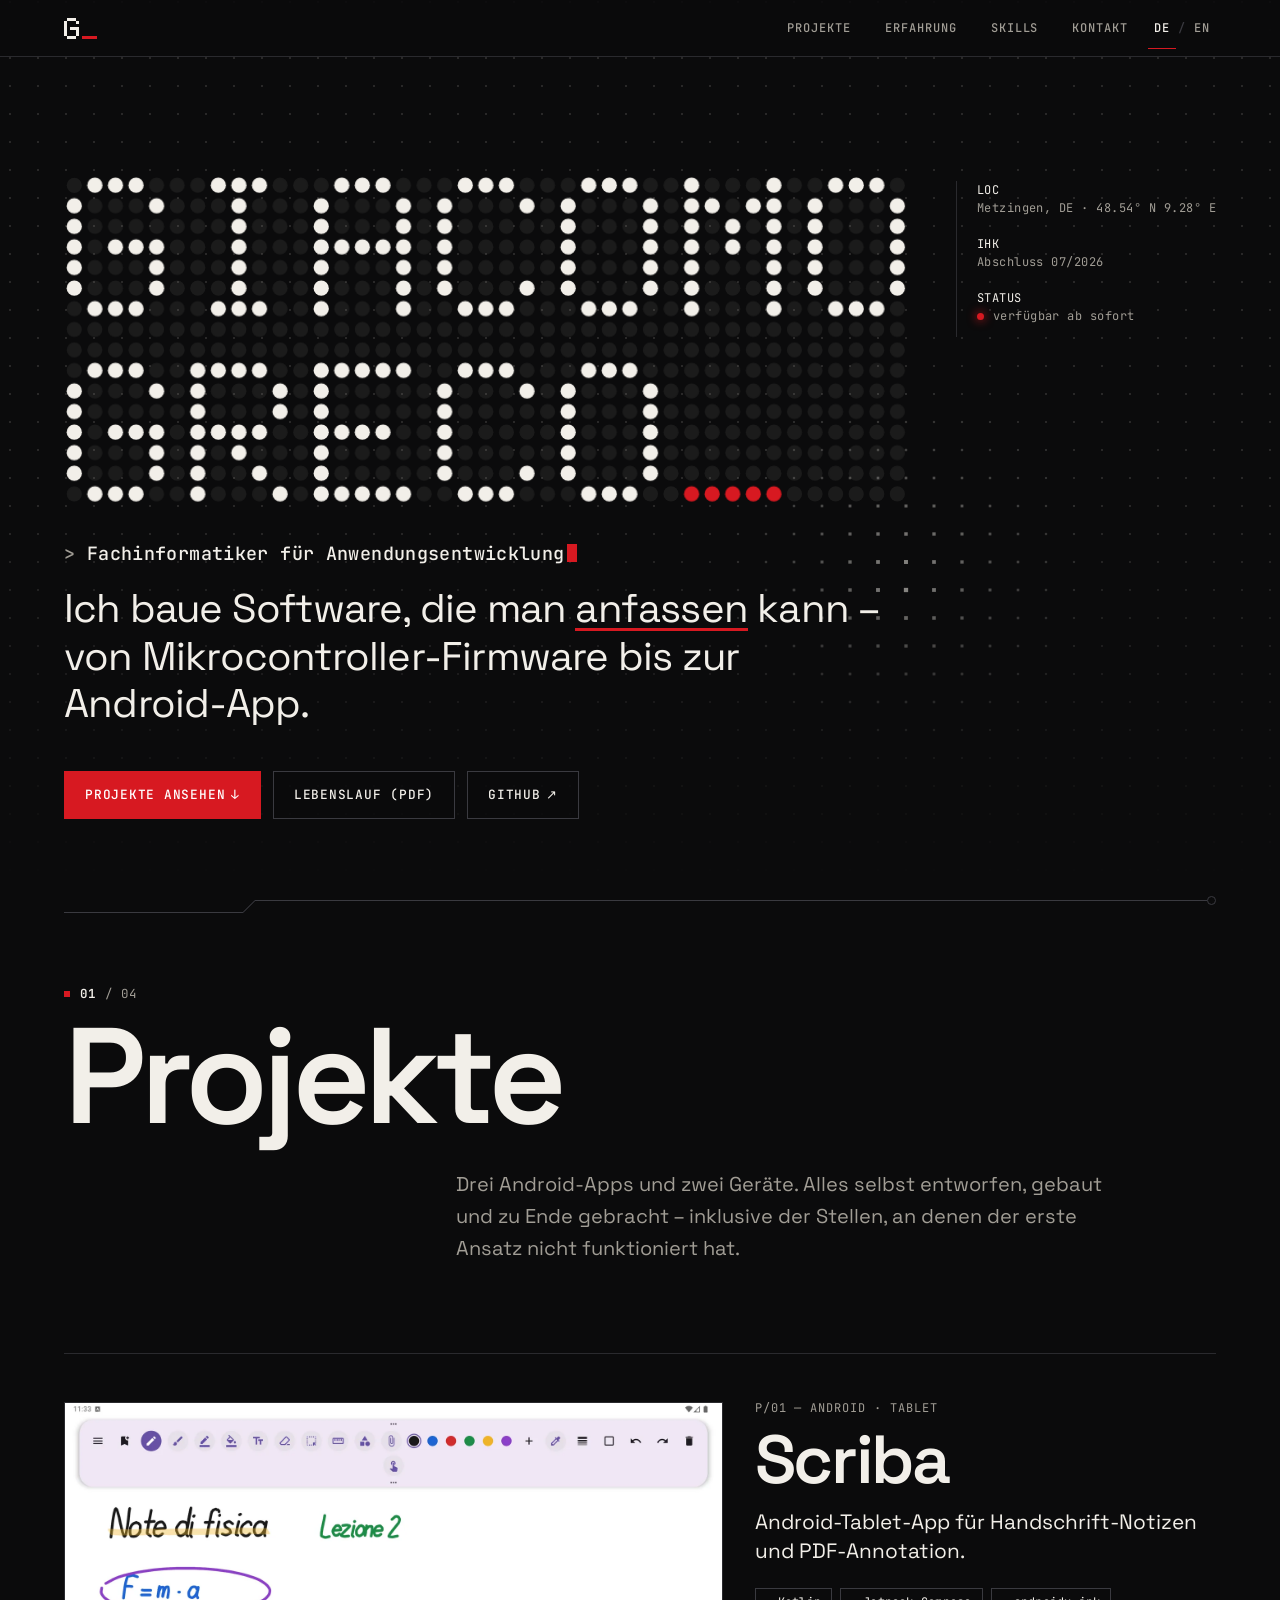
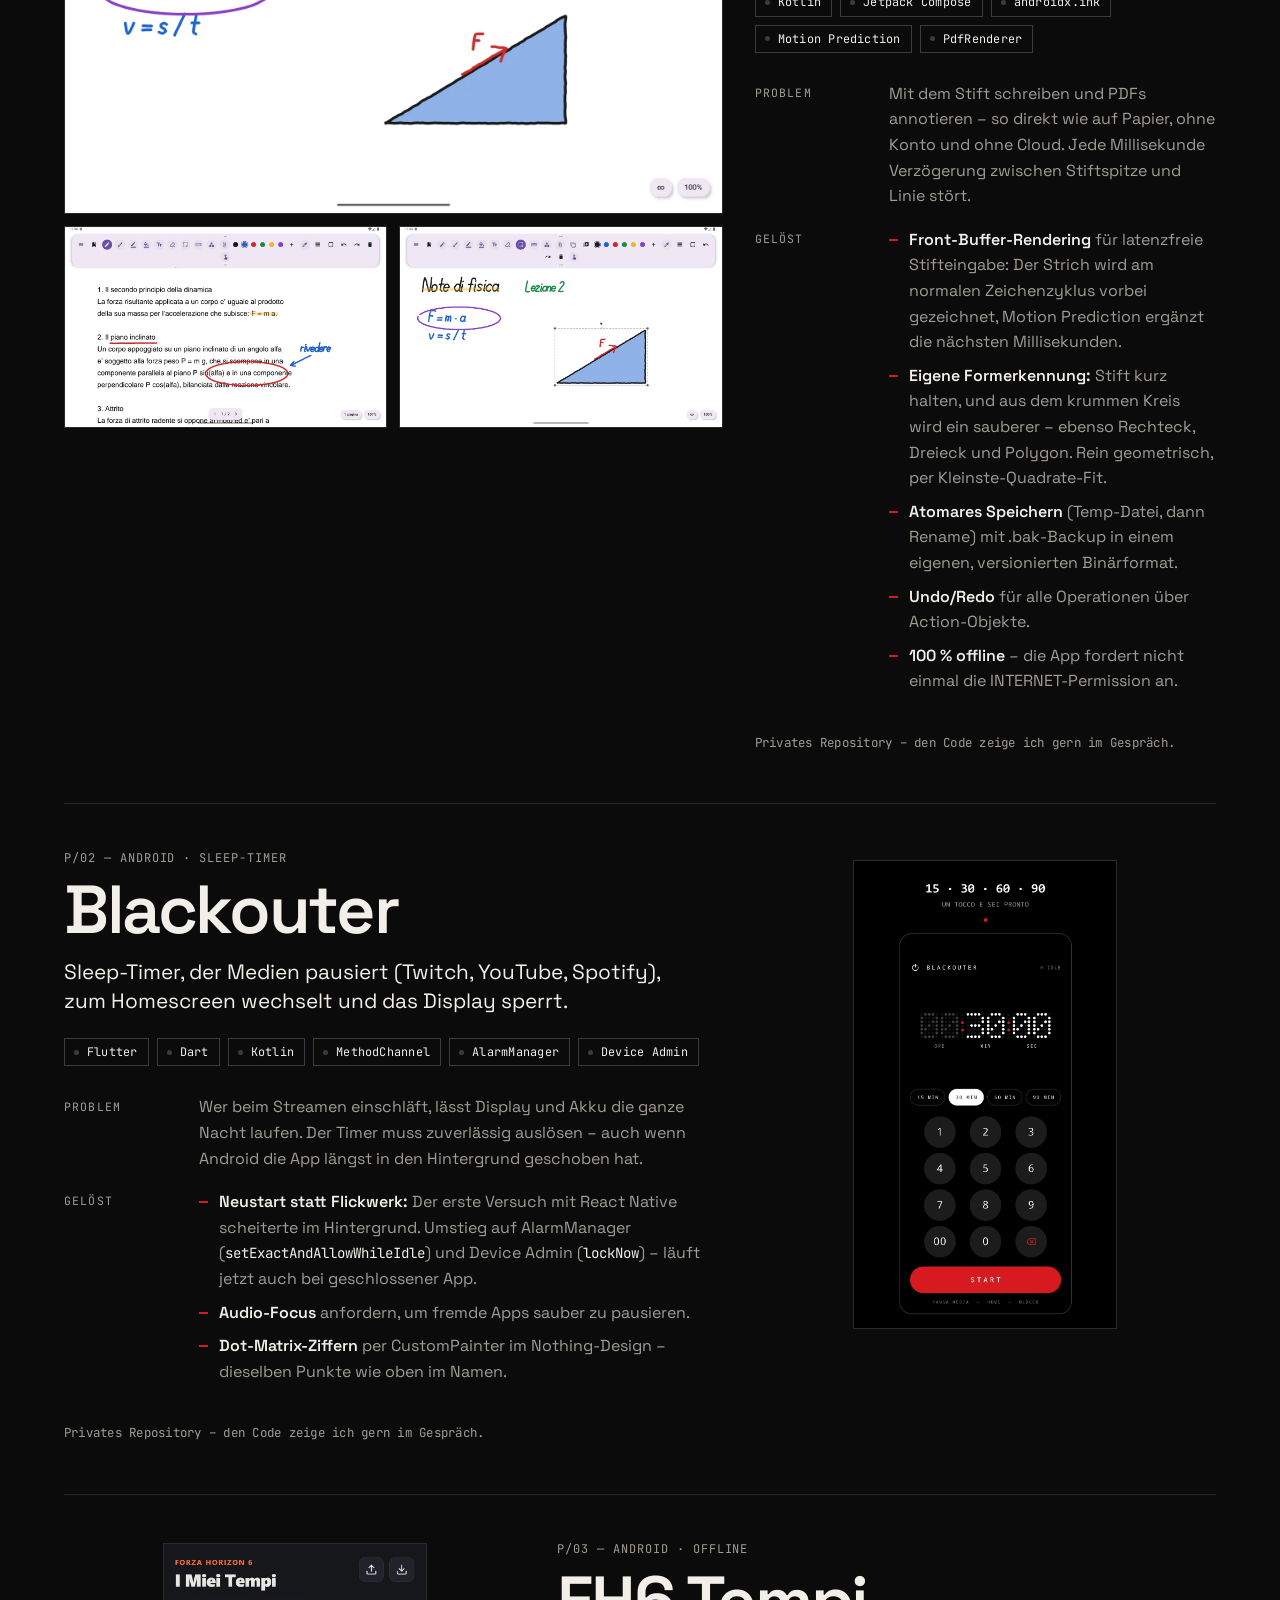
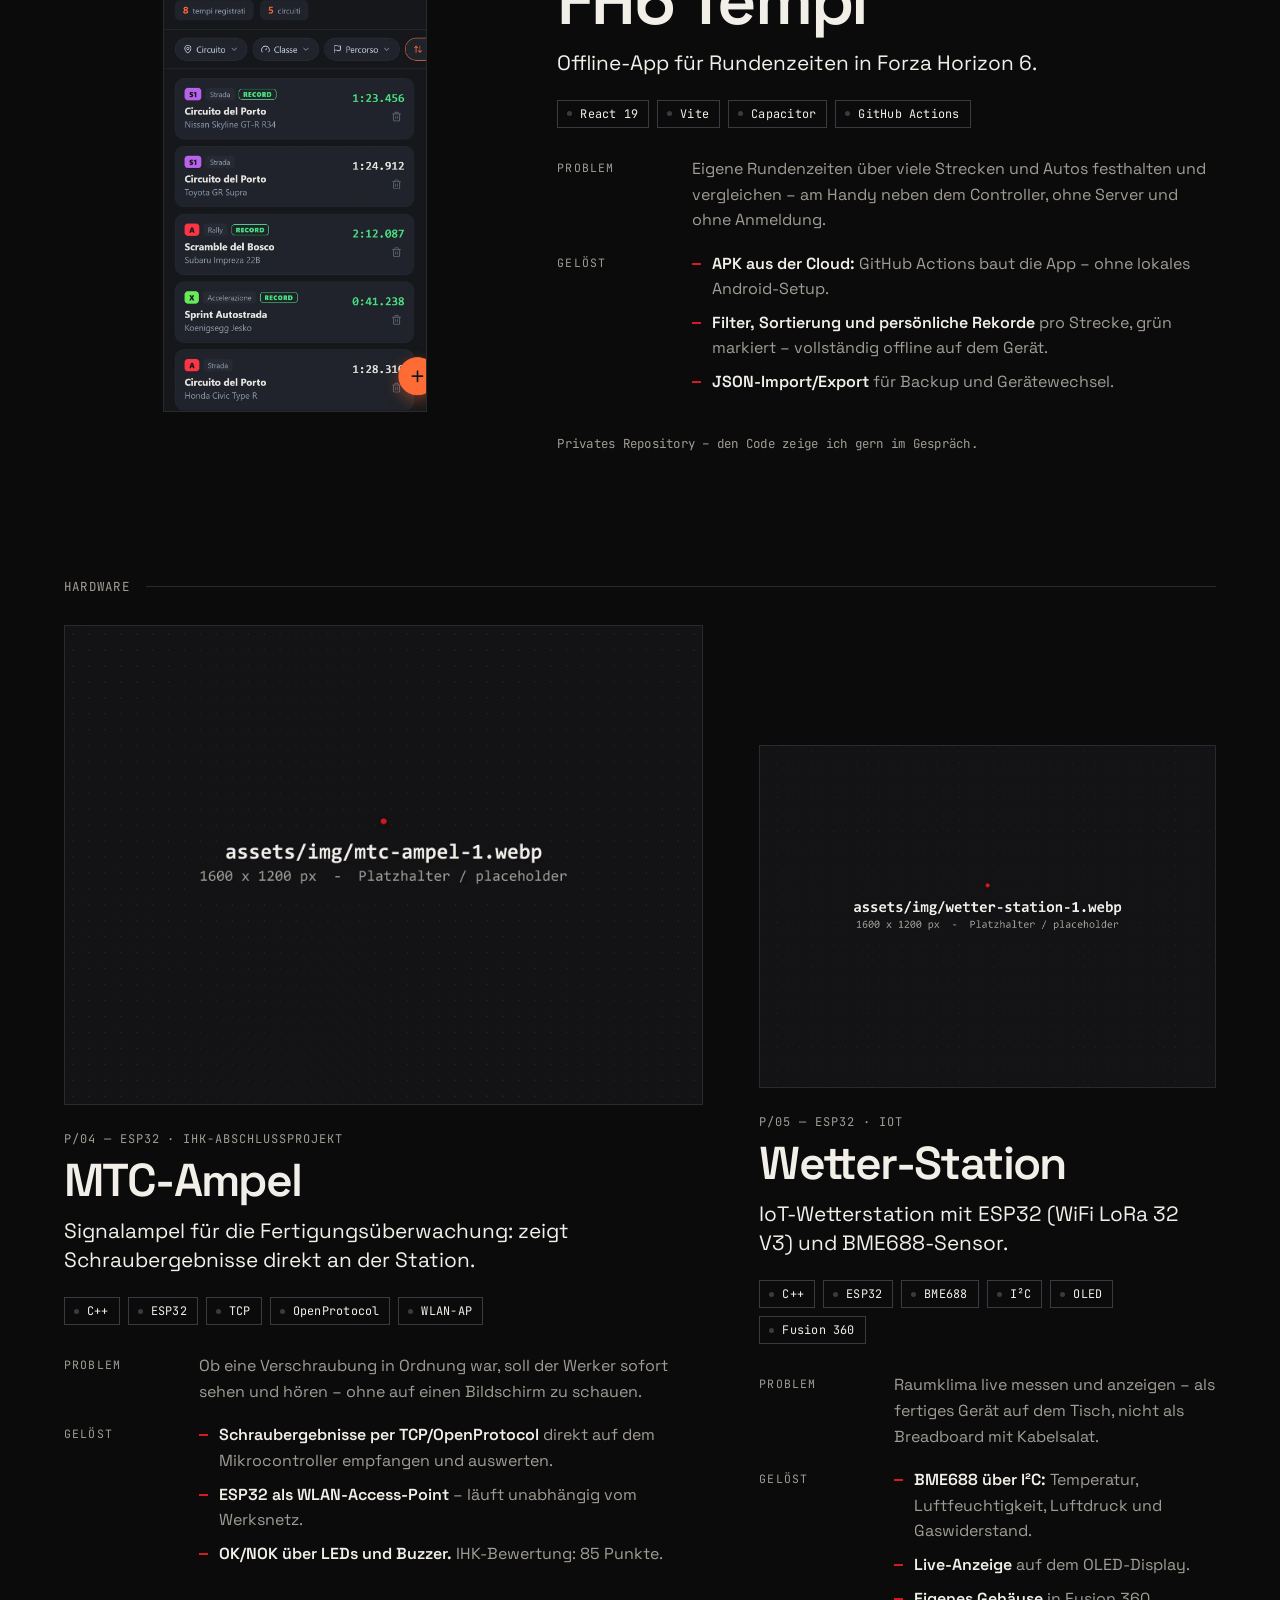
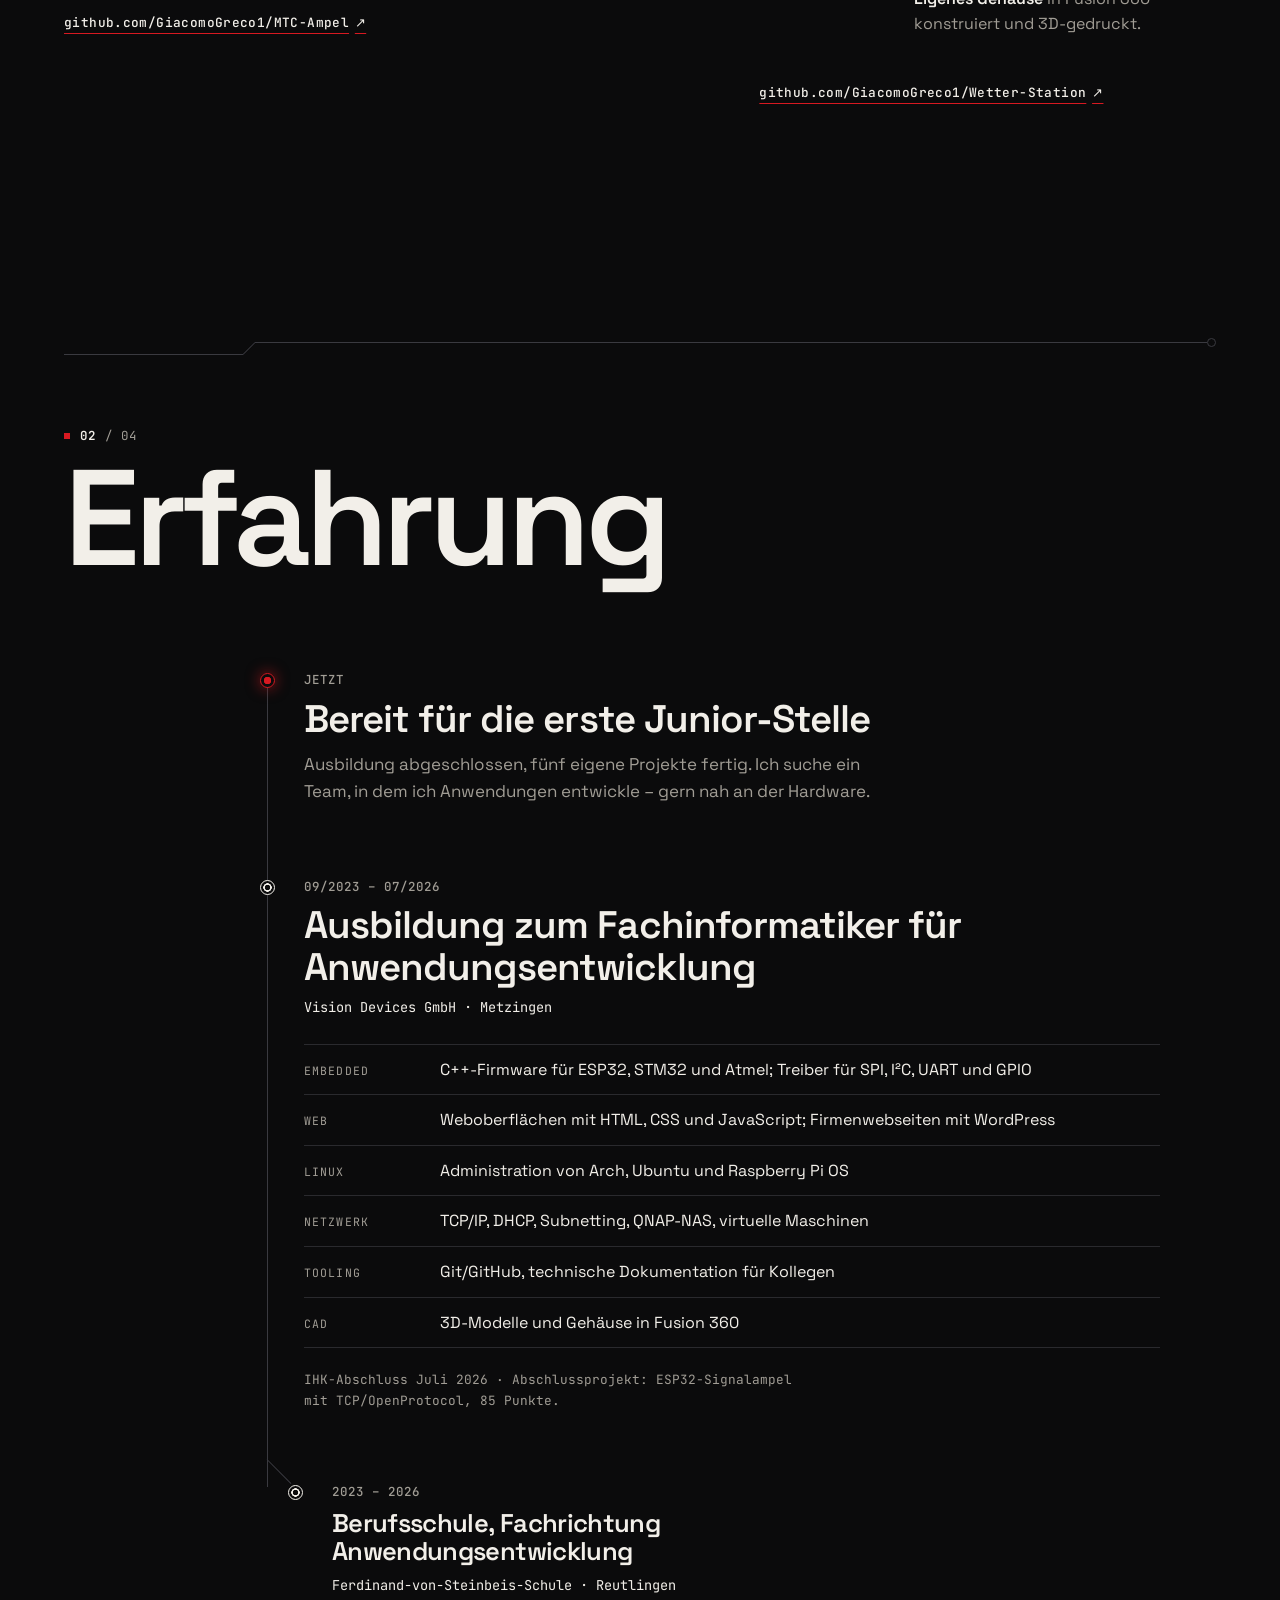
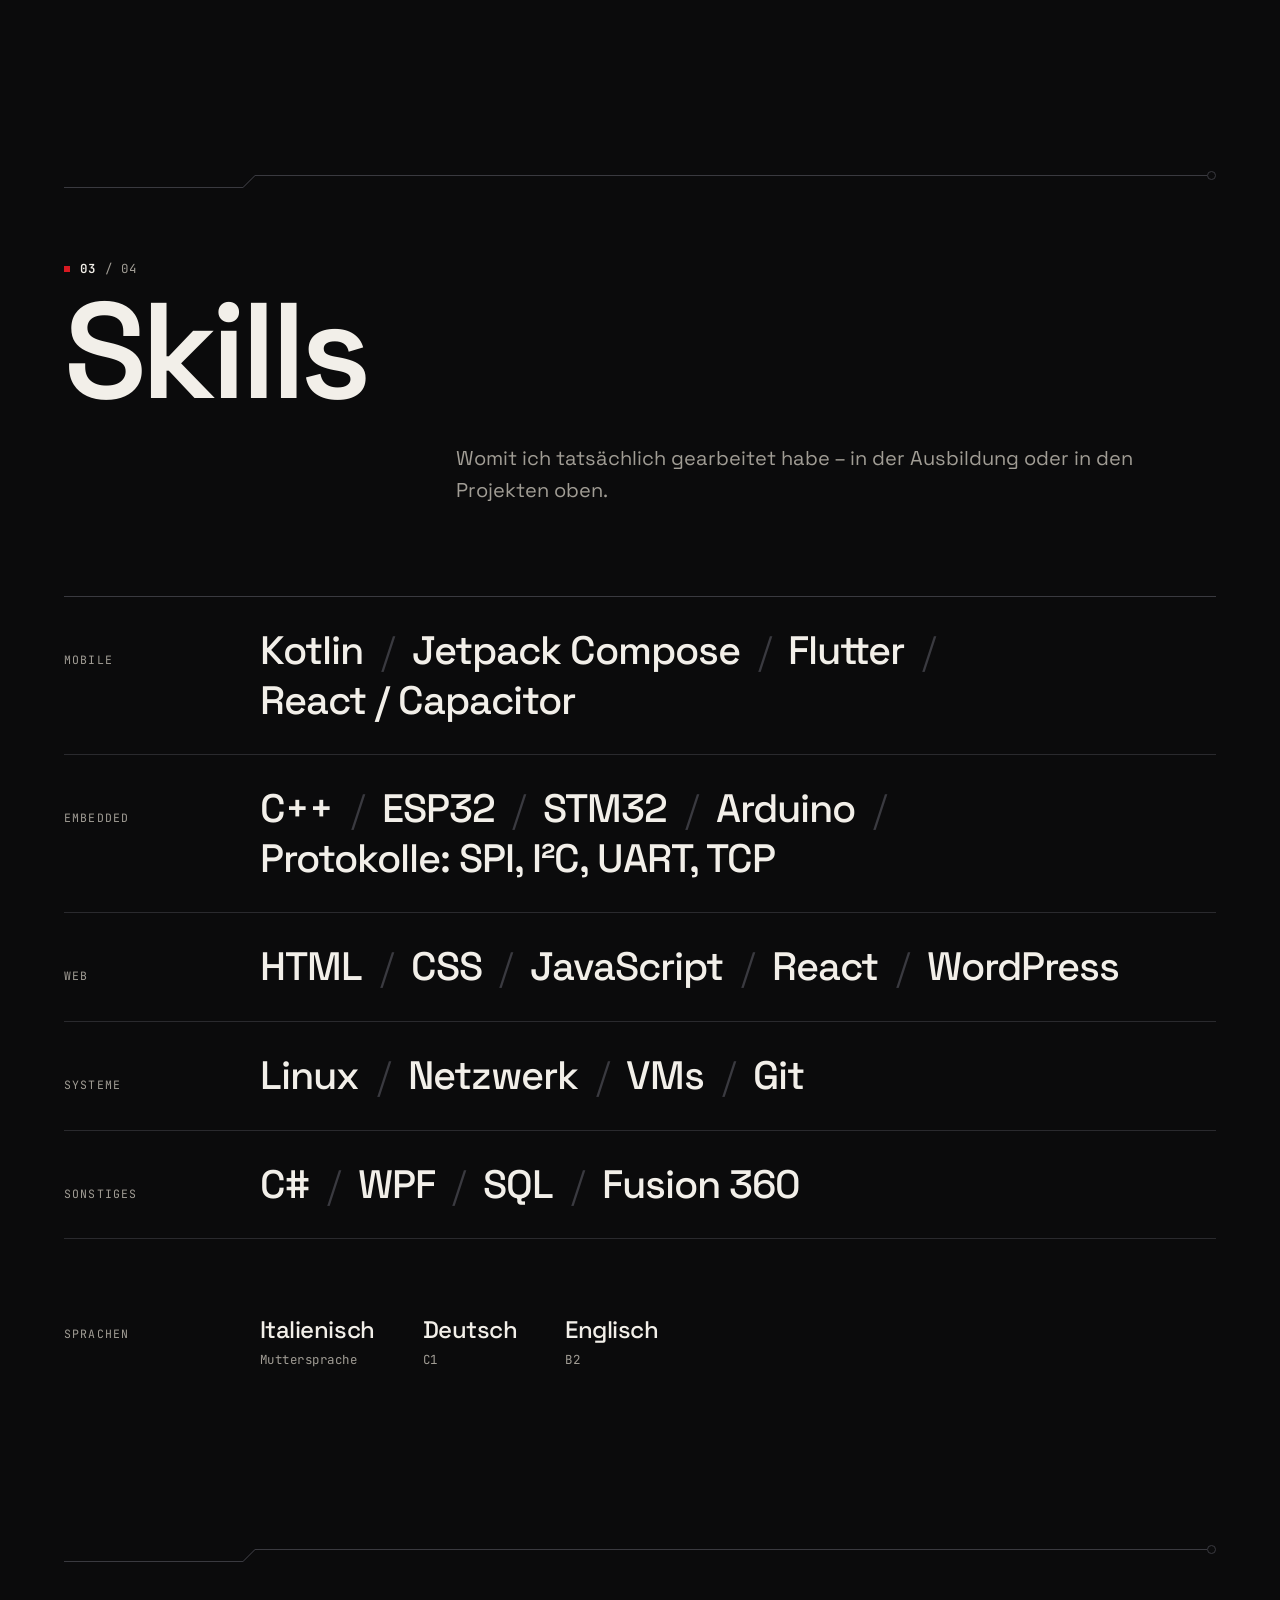
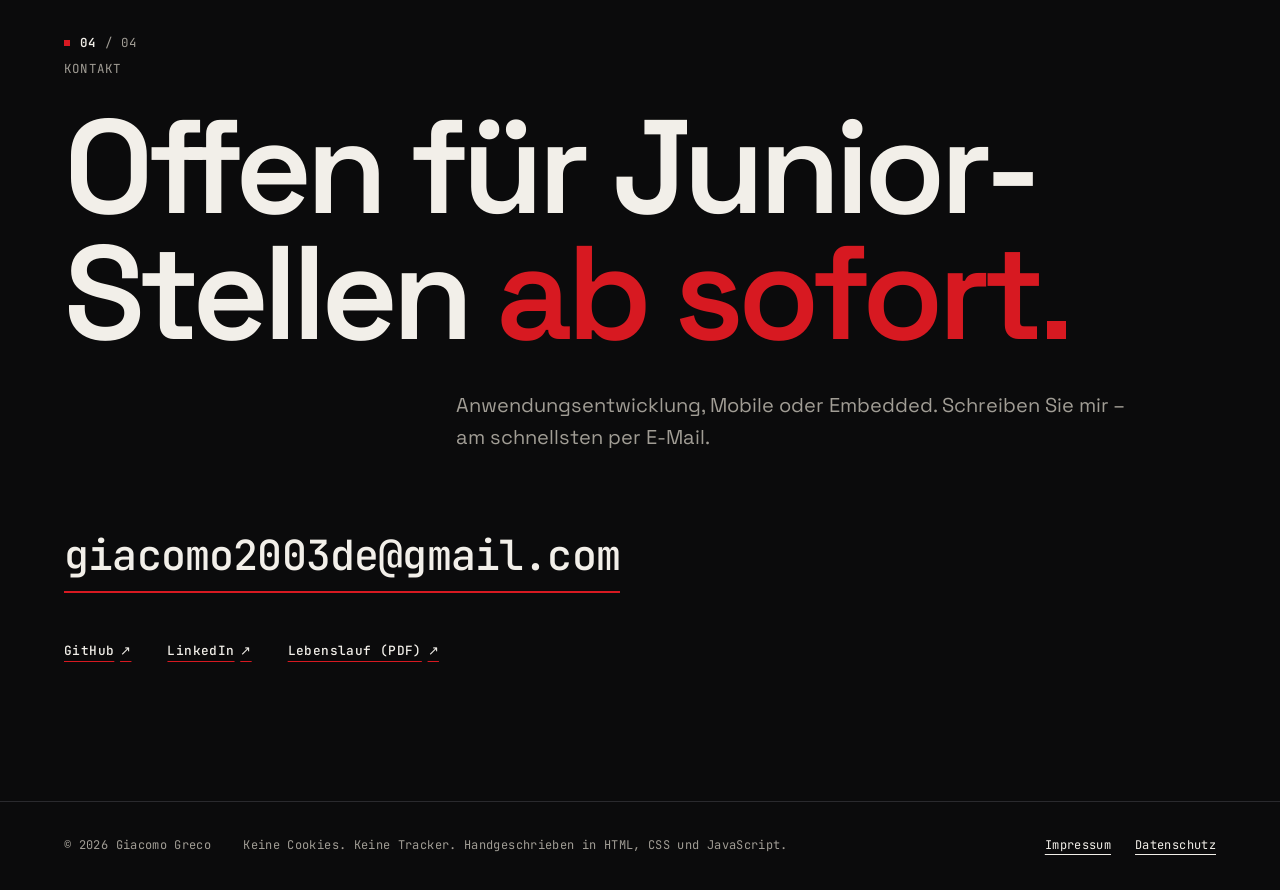
==== commit fda83ea2: "Echte Screenshots und genauere Projekttexte fuer Scriba, Blackouter und FH6 Tempi" ====
--- a/index.html
+++ b/index.html
@@ -117,10 +117,22 @@
 
         <!-- P/01 Scriba -->
         <article class="project project--lead reveal" aria-labelledby="p-scriba">
-          <figure class="shot shot--tablet">
-            <img src="assets/img/scriba-1.webp" width="1600" height="1000" loading="lazy" decoding="async"
-                 alt="Scriba auf einem Android-Tablet: handschriftliche Notizen mit erkannten Formen und Stift-Werkzeugleiste" data-i18n-alt="altScriba">
-          </figure>
+          <div class="shots">
+            <figure class="shot shot--tablet">
+              <img src="assets/img/scriba-1.webp" width="1600" height="1000" loading="lazy" decoding="async"
+                   alt="Scriba: handschriftliche Physik-Notizen mit Formel, erkannter Ellipse und gefülltem Dreieck, darüber die Werkzeugleiste" data-i18n-alt="altScriba">
+            </figure>
+            <div class="shots-row">
+              <figure class="shot shot--tablet">
+                <img src="assets/img/scriba-2.webp" width="1200" height="750" loading="lazy" decoding="async"
+                     alt="Scriba: importiertes PDF mit handschriftlichen Markierungen und Randnotiz" data-i18n-alt="altScriba2">
+              </figure>
+              <figure class="shot shot--tablet">
+                <img src="assets/img/scriba-3.webp" width="1200" height="750" loading="lazy" decoding="async"
+                     alt="Scriba: mit dem Lasso ausgewähltes Dreieck mit Griffen zum Verschieben, Skalieren und Drehen" data-i18n-alt="altScriba3">
+              </figure>
+            </div>
+          </div>
           <div class="project-body">
             <p class="project-id">P/01 <span data-i18n="p1Kind">Android · Tablet</span></p>
             <h3 id="p-scriba">Scriba</h3>
@@ -134,17 +146,16 @@
               <dt data-i18n="lblSolved">Gelöst</dt>
               <dd>
                 <ul class="solved">
-                  <li data-i18n="p1s1"><strong>Front-Buffer-Rendering</strong> für latenzfreie Stifteingabe, kombiniert mit Motion Prediction.</li>
-                  <li data-i18n="p1s2"><strong>Eigene Formerkennung</strong> für Kreis, Rechteck und Polygon – rein geometrisch.</li>
-                  <li data-i18n="p1s3"><strong>Atomares Speichern</strong> mit .bak-Backup in einem eigenen, versionierten Binärformat.</li>
-                  <li data-i18n="p1s4"><strong>Undo/Redo</strong> über Action-Objekte.</li>
+                  <li data-i18n="p1s1"><strong>Front-Buffer-Rendering</strong> für latenzfreie Stifteingabe: Der Strich wird am normalen Zeichenzyklus vorbei gezeichnet, Motion Prediction ergänzt die nächsten Millisekunden.</li>
+                  <li data-i18n="p1s2"><strong>Eigene Formerkennung:</strong> Stift kurz halten, und aus dem krummen Kreis wird ein sauberer – ebenso Rechteck, Dreieck und Polygon. Rein geometrisch, per Kleinste-Quadrate-Fit.</li>
+                  <li data-i18n="p1s3"><strong>Atomares Speichern</strong> (Temp-Datei, dann Rename) mit .bak-Backup in einem eigenen, versionierten Binärformat.</li>
+                  <li data-i18n="p1s4"><strong>Undo/Redo</strong> für alle Operationen über Action-Objekte.</li>
                   <li data-i18n="p1s5"><strong>100 % offline</strong> – die App fordert nicht einmal die INTERNET-Permission an.</li>
                 </ul>
               </dd>
             </dl>
             <p class="project-links">
-              <!-- TODO: Repo-Link eintragen, sobald das Repository öffentlich ist -->
-              <a href="https://github.com/GiacomoGreco1" target="_blank" rel="noopener"><span data-i18n="linkProfile">Code auf GitHub</span><span class="arr" aria-hidden="true">↗</span></a>
+              <span class="private" data-i18n="linkPrivate">Privates Repository – den Code zeige ich gern im Gespräch.</span>
             </p>
           </div>
         </article>
@@ -153,7 +164,7 @@
         <article class="project project--flip reveal" aria-labelledby="p-blackouter">
           <figure class="shot shot--phone">
             <img src="assets/img/blackouter-1.webp" width="900" height="1600" loading="lazy" decoding="async"
-                 alt="Blackouter: Sleep-Timer mit großen roten Dot-Matrix-Ziffern auf schwarzem Hintergrund" data-i18n-alt="altBlackouter">
+                 alt="Blackouter: Timer auf 30 Minuten mit Dot-Matrix-Ziffern, Schnellwahltasten, Ziffernblock und roter Start-Taste" data-i18n-alt="altBlackouter">
           </figure>
           <div class="project-body">
             <p class="project-id">P/02 <span data-i18n="p2Kind">Android · Sleep-Timer</span></p>
@@ -168,15 +179,14 @@
               <dt data-i18n="lblSolved">Gelöst</dt>
               <dd>
                 <ul class="solved">
-                  <li data-i18n="p2s1"><strong>Neustart statt Flickwerk:</strong> Der erste Versuch mit React Native scheiterte im Hintergrund. Umstieg auf AlarmManager (<code>setExactAndAllowWhileIdle</code>) und Device Admin (<code>lockNow</code>).</li>
+                  <li data-i18n="p2s1"><strong>Neustart statt Flickwerk:</strong> Der erste Versuch mit React Native scheiterte im Hintergrund. Umstieg auf AlarmManager (<code>setExactAndAllowWhileIdle</code>) und Device Admin (<code>lockNow</code>) – läuft jetzt auch bei geschlossener App.</li>
                   <li data-i18n="p2s2"><strong>Audio-Focus</strong> anfordern, um fremde Apps sauber zu pausieren.</li>
                   <li data-i18n="p2s3"><strong>Dot-Matrix-Ziffern</strong> per CustomPainter im Nothing-Design – dieselben Punkte wie oben im Namen.</li>
                 </ul>
               </dd>
             </dl>
             <p class="project-links">
-              <!-- TODO: Repo-Link eintragen -->
-              <a href="https://github.com/GiacomoGreco1" target="_blank" rel="noopener"><span data-i18n="linkProfile">Code auf GitHub</span><span class="arr" aria-hidden="true">↗</span></a>
+              <span class="private" data-i18n="linkPrivate">Privates Repository – den Code zeige ich gern im Gespräch.</span>
             </p>
           </div>
         </article>
@@ -185,7 +195,7 @@
         <article class="project reveal" aria-labelledby="p-fh6">
           <figure class="shot shot--phone">
             <img src="assets/img/fh6tempi-1.webp" width="900" height="1600" loading="lazy" decoding="async"
-                 alt="FH6 Tempi: Liste von Rundenzeiten mit Filtern und markierten persönlichen Rekorden" data-i18n-alt="altFh6">
+                 alt="FH6 Tempi: Liste von Rundenzeiten mit Fahrzeugklasse, Streckentyp und grün markierten Rekorden" data-i18n-alt="altFh6">
           </figure>
           <div class="project-body">
             <p class="project-id">P/03 <span data-i18n="p3Kind">Android · Offline</span></p>
@@ -201,14 +211,13 @@
               <dd>
                 <ul class="solved">
                   <li data-i18n="p3s1"><strong>APK aus der Cloud:</strong> GitHub Actions baut die App – ohne lokales Android-Setup.</li>
-                  <li data-i18n="p3s2"><strong>Filter, Sortierung und persönliche Rekorde</strong> vollständig offline auf dem Gerät.</li>
+                  <li data-i18n="p3s2"><strong>Filter, Sortierung und persönliche Rekorde</strong> pro Strecke, grün markiert – vollständig offline auf dem Gerät.</li>
                   <li data-i18n="p3s3"><strong>JSON-Import/Export</strong> für Backup und Gerätewechsel.</li>
                 </ul>
               </dd>
             </dl>
             <p class="project-links">
-              <!-- TODO: Repo-Link eintragen -->
-              <a href="https://github.com/GiacomoGreco1" target="_blank" rel="noopener"><span data-i18n="linkProfile">Code auf GitHub</span><span class="arr" aria-hidden="true">↗</span></a>
+              <span class="private" data-i18n="linkPrivate">Privates Repository – den Code zeige ich gern im Gespräch.</span>
             </p>
           </div>
         </article>
--- a/assets/css/style.css
+++ b/assets/css/style.css
@@ -375,6 +375,9 @@
   transition: transform .9s var(--ease);
 }
 .shot--tablet { aspect-ratio: 16 / 10; }
+.shots { display: grid; gap: 12px; }
+.shots-row { display: grid; grid-template-columns: 1fr 1fr; gap: 12px; }
+.private { font: 400 .78rem/1.5 var(--mono); letter-spacing: .02em; color: var(--mute); }
 .shot--photo  { aspect-ratio: 4 / 3; }
 .shot--phone  { aspect-ratio: 9 / 16; width: min(100%, 300px); }
 
@@ -472,7 +475,7 @@
 .project-links a:hover .arr, .contact-links a:hover .arr { transform: translate(3px, -3px); }
 
 @media (hover: hover) {
-  .project:hover > .shot { transform: translateY(-8px); }
+  .project:hover > .shot, .project:hover > .shots { transform: translateY(-8px); }
   .project:hover > .project-body { transform: translateY(-3px); }
   .project:hover .shot img { transform: scale(1.045); }
   .project:hover .tags li::after { opacity: 1; }
@@ -484,10 +487,10 @@
 
 @media (min-width: 900px) {
   .project { grid-template-columns: repeat(12, minmax(0, 1fr)); column-gap: 32px; align-items: start; }
-  .project > .shot { grid-row: 1; }
+  .project > .shot, .project > .shots { grid-row: 1; }
   .project > .project-body { grid-row: 1; }
 
-  .project--lead > .shot { grid-column: 1 / span 7; }
+  .project--lead > .shots { grid-column: 1 / span 7; }
   .project--lead > .project-body { grid-column: 8 / -1; }
 
   /* Blackouter: Text links, Telefon rechts */
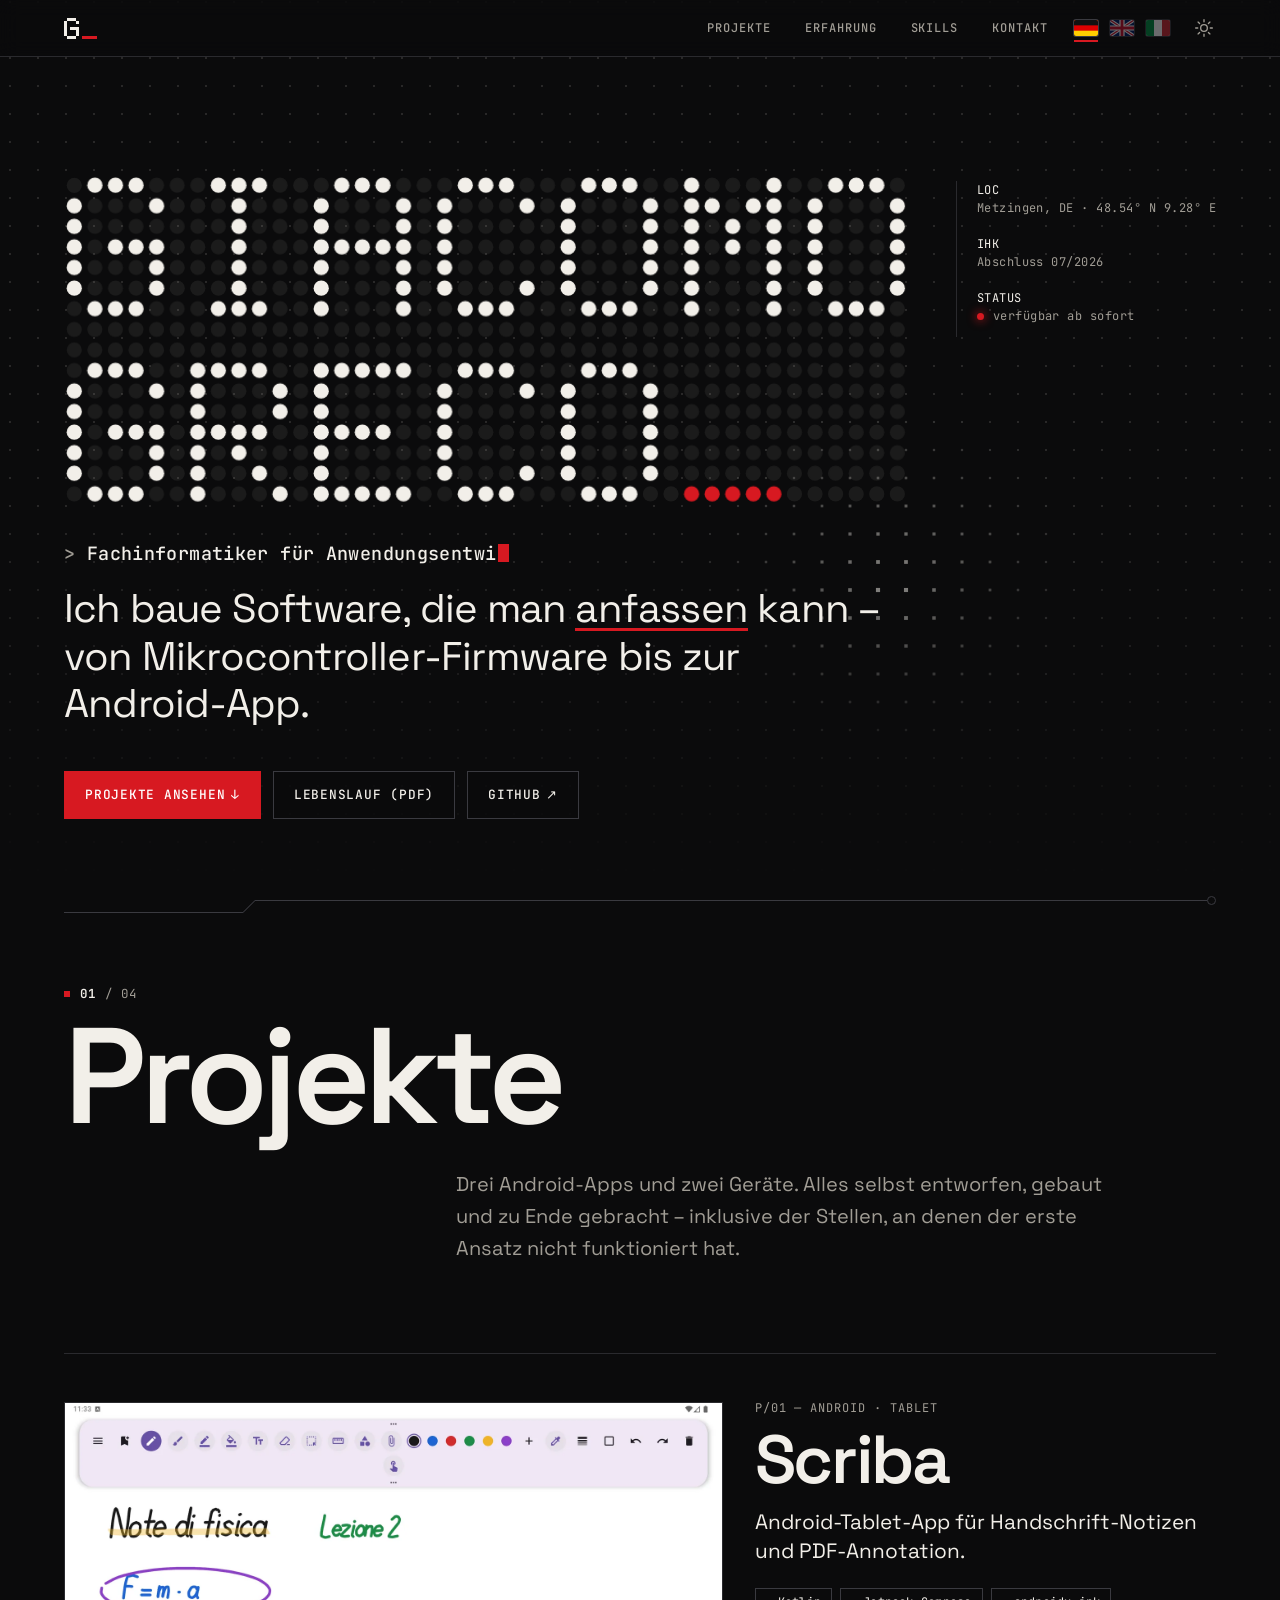
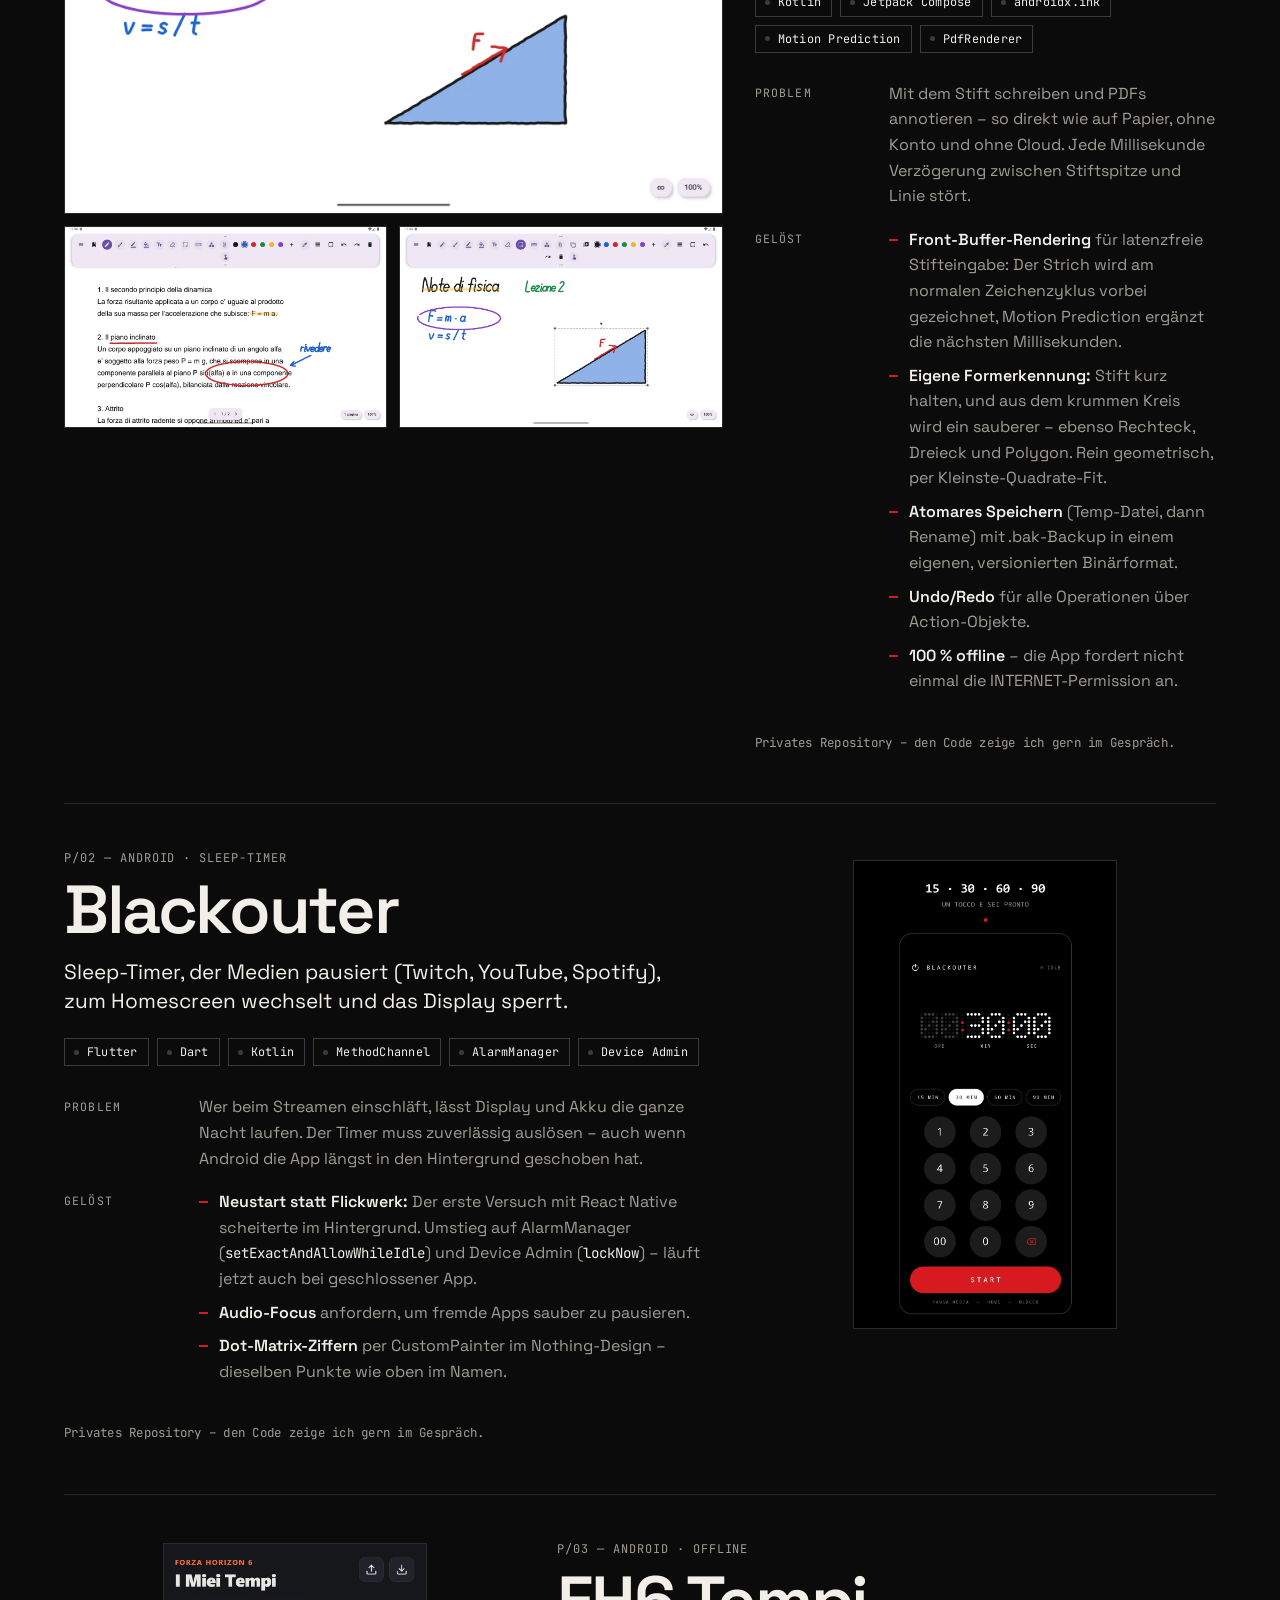
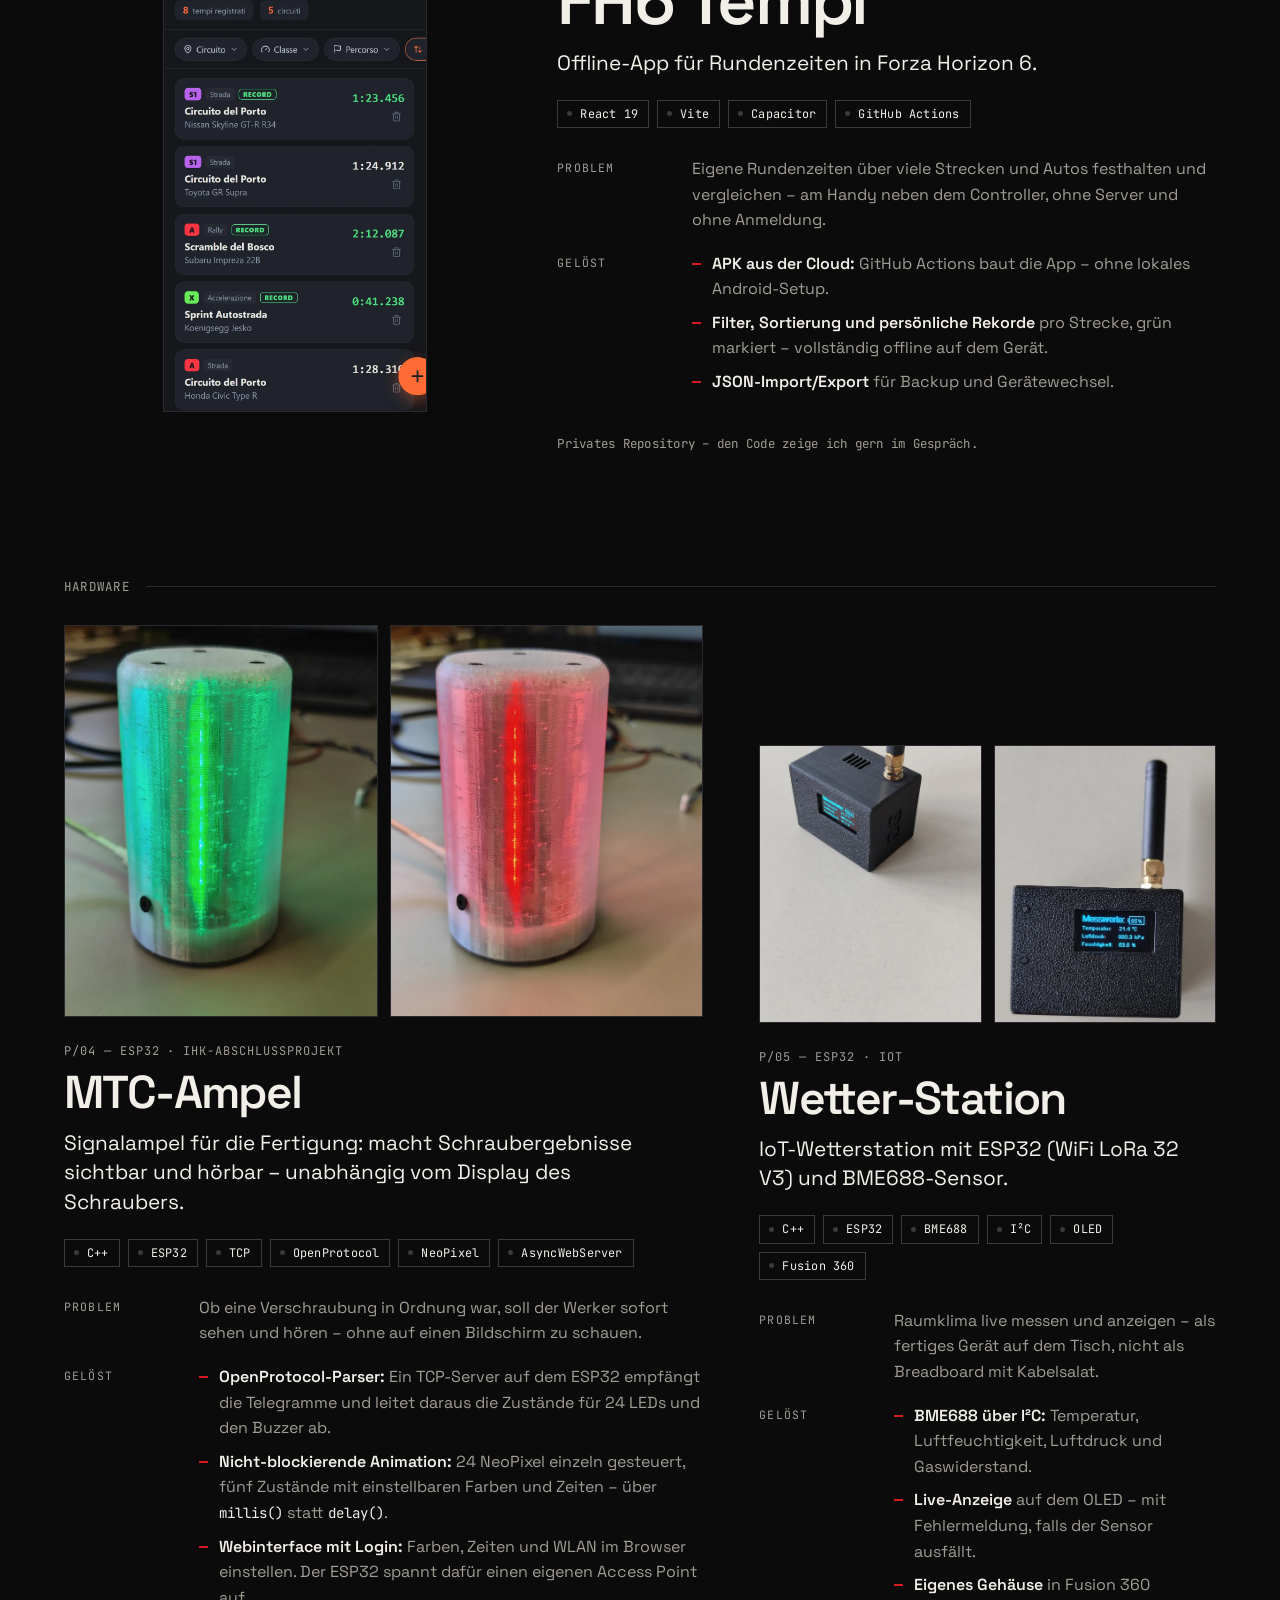
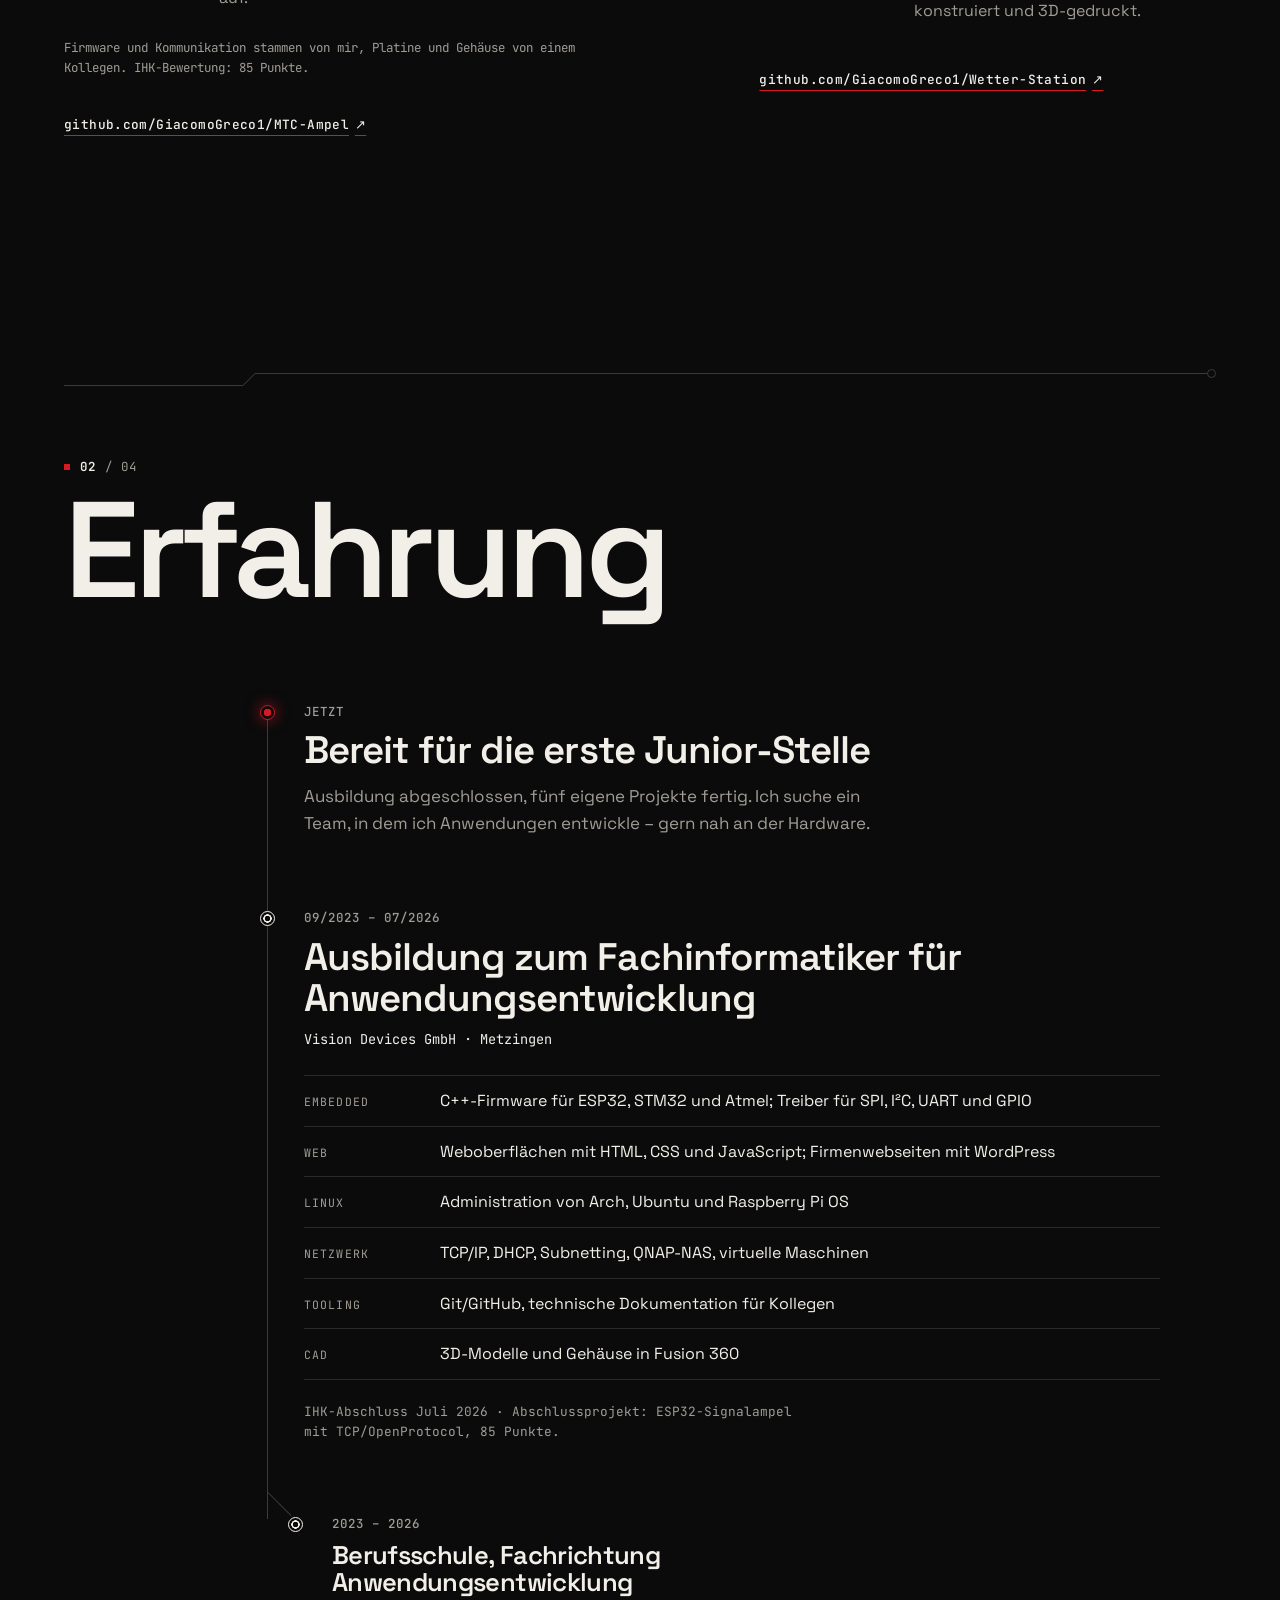
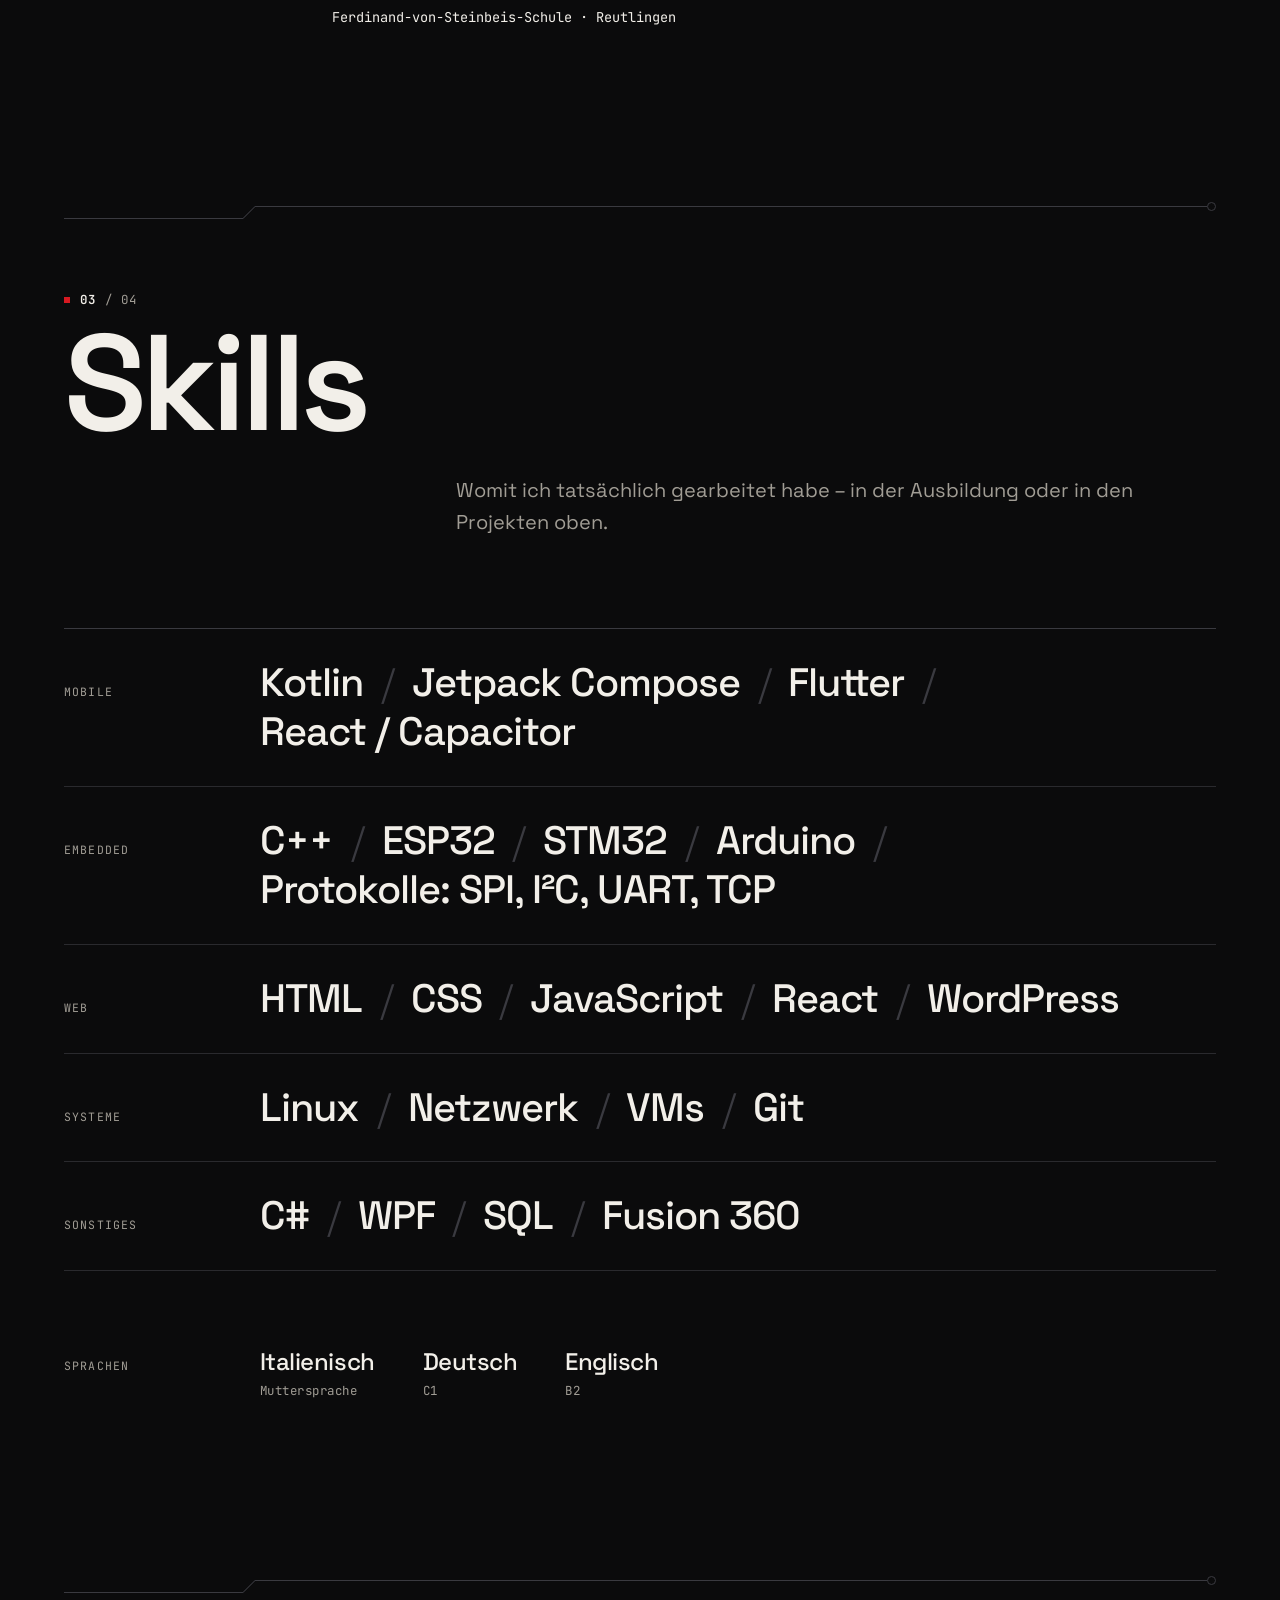
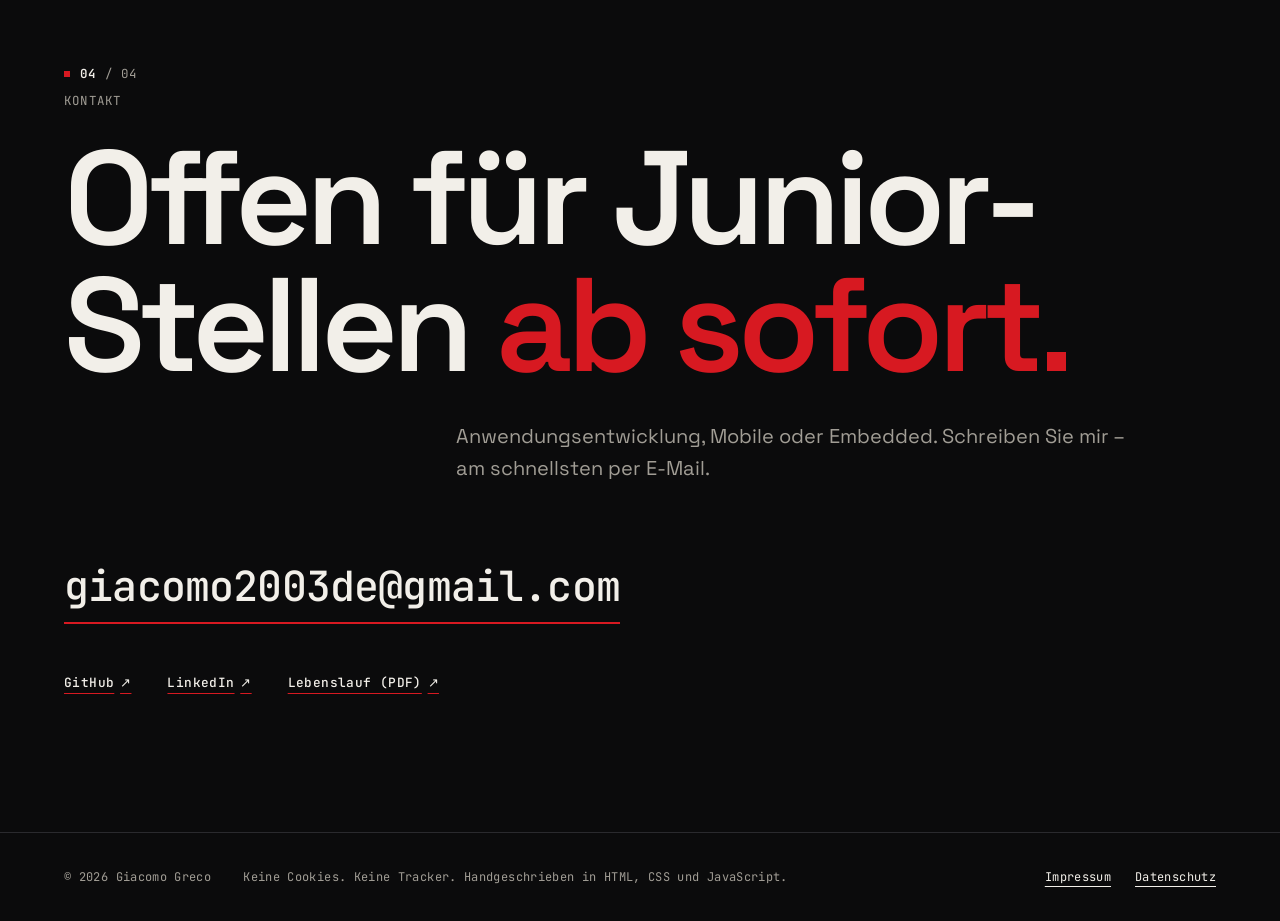
==== commit 2e756246: "Italienisch mit Flaggen, helles Design, Bildansicht, Fotos fuer MTC-Ampel und Wetter-Station" ====
--- a/index.html
+++ b/index.html
@@ -7,9 +7,8 @@
   <meta name="description" content="Junior Anwendungsentwickler aus Metzingen. Ich baue Software, die man anfassen kann – von Mikrocontroller-Firmware (ESP32, STM32) bis zur Android-App (Kotlin, Flutter).">
   <meta name="author" content="Giacomo Greco">
   <meta name="theme-color" content="#0B0B0C">
-  <meta name="color-scheme" content="dark">
-
-  <!-- TODO: nach dem Veröffentlichen die echte URL eintragen (3 Stellen: canonical, og:url, og:image) -->
+  <meta name="color-scheme" content="dark light">
+
   <link rel="canonical" href="https://giacomogreco1.github.io/">
   <meta property="og:type" content="website">
   <meta property="og:url" content="https://giacomogreco1.github.io/">
@@ -22,13 +21,20 @@
   <meta property="og:image:alt" content="Giacomo Greco in Dot-Matrix-Schrift, darunter: Fachinformatiker für Anwendungsentwicklung">
   <meta property="og:locale" content="de_DE">
   <meta property="og:locale:alternate" content="en_US">
+  <meta property="og:locale:alternate" content="it_IT">
   <meta name="twitter:card" content="summary_large_image">
 
   <link rel="icon" href="assets/img/favicon.svg" type="image/svg+xml">
   <link rel="preload" href="assets/fonts/space-grotesk-latin-wght.woff2" as="font" type="font/woff2" crossorigin>
   <link rel="preload" href="assets/fonts/jetbrains-mono-latin-wght.woff2" as="font" type="font/woff2" crossorigin>
   <link rel="stylesheet" href="assets/css/style.css">
-  <script>document.documentElement.className = 'js';</script>
+  <script>
+    (function () {
+      var d = document.documentElement;
+      d.className = 'js';
+      try { if (localStorage.getItem('theme') === 'light') d.setAttribute('data-theme', 'light'); } catch (e) {}
+    })();
+  </script>
 
   <script type="application/ld+json">
   {
@@ -68,10 +74,22 @@
         <a href="#skills" class="nav-opt" data-i18n="navSkills">Skills</a>
         <a href="#kontakt" data-i18n="navContact">Kontakt</a>
       </nav>
-      <div class="lang" role="group" aria-label="Sprache / Language">
-        <button type="button" data-lang="de" aria-pressed="true" lang="de" aria-label="Deutsch">DE</button>
-        <span aria-hidden="true">/</span>
-        <button type="button" data-lang="en" aria-pressed="false" lang="en" aria-label="English">EN</button>
+      <div class="tools">
+        <div class="lang" role="group" aria-label="Sprache / Language / Lingua">
+          <button type="button" data-lang="de" aria-pressed="true" lang="de" aria-label="Deutsch" title="Deutsch">
+            <svg viewBox="0 0 60 40" width="24" height="16" aria-hidden="true" focusable="false"><rect width="60" height="40" fill="#FFCE00"/><rect width="60" height="26.7" fill="#DD0000"/><rect width="60" height="13.4" fill="#111"/></svg>
+          </button>
+          <button type="button" data-lang="en" aria-pressed="false" lang="en" aria-label="English" title="English">
+            <svg viewBox="0 0 60 40" width="24" height="16" aria-hidden="true" focusable="false"><rect width="60" height="40" fill="#012169"/><path d="M0 0L60 40M60 0L0 40" stroke="#fff" stroke-width="8"/><path d="M0 0L60 40M60 0L0 40" stroke="#C8102E" stroke-width="3"/><path d="M30 0V40M0 20H60" stroke="#fff" stroke-width="13"/><path d="M30 0V40M0 20H60" stroke="#C8102E" stroke-width="7"/></svg>
+          </button>
+          <button type="button" data-lang="it" aria-pressed="false" lang="it" aria-label="Italiano" title="Italiano">
+            <svg viewBox="0 0 60 40" width="24" height="16" aria-hidden="true" focusable="false"><rect width="60" height="40" fill="#fff"/><rect width="20" height="40" fill="#009246"/><rect x="40" width="20" height="40" fill="#CE2B37"/></svg>
+          </button>
+        </div>
+        <button type="button" class="theme" id="theme" aria-label="Helles Design einschalten" title="Helles Design einschalten">
+          <svg class="i-sun" viewBox="0 0 24 24" width="20" height="20" fill="none" stroke="currentColor" stroke-width="1.6" stroke-linecap="round" aria-hidden="true" focusable="false"><circle cx="12" cy="12" r="4"/><path d="M12 2v2.5M12 19.5V22M2 12h2.5M19.5 12H22M4.9 4.9l1.8 1.8M17.3 17.3l1.8 1.8M4.9 19.1l1.8-1.8M17.3 6.7l1.8-1.8"/></svg>
+          <svg class="i-moon" viewBox="0 0 24 24" width="20" height="20" fill="none" stroke="currentColor" stroke-width="1.6" stroke-linecap="round" stroke-linejoin="round" aria-hidden="true" focusable="false"><path d="M20 14.5A8.5 8.5 0 0 1 9.5 4a8.5 8.5 0 1 0 10.5 10.5z"/></svg>
+        </button>
       </div>
     </div>
   </header>
@@ -83,7 +101,7 @@
       <canvas class="hero-grid" aria-hidden="true"></canvas>
       <div class="wrap hero-in">
         <ul class="hero-meta" aria-label="Kurzprofil" data-i18n-aria="metaLabel">
-          <li><span class="k">LOC</span><span data-i18n="metaLoc">Metzingen, DE · 48.54° N 9.28° E</span></li>
+          <li><span class="k">LOC</span><span>Metzingen, DE · 48.54° N 9.28° E</span></li>
           <li><span class="k">IHK</span><span data-i18n="metaIhk">Abschluss 07/2026</span></li>
           <li><span class="k">STATUS</span><span><i class="led" aria-hidden="true"></i><span data-i18n="metaStatus">verfügbar ab sofort</span></span></li>
         </ul>
@@ -106,6 +124,10 @@
     </section>
 
     <!-- ============ 01 PROJEKTE ============ -->
+    <!--
+      Bilder je Sprache: Ein <img> kann zusätzlich data-src-en="…" und/oder data-src-it="…" tragen.
+      Dann wechselt das Bild mit der Sprache; ohne diese Attribute bleibt das Standardbild (src).
+    -->
     <section class="sec" id="projekte" aria-labelledby="h-projekte">
       <div class="wrap">
         <div class="trace" aria-hidden="true"><i></i><i></i><i></i><b></b></div>
@@ -119,17 +141,17 @@
         <article class="project project--lead reveal" aria-labelledby="p-scriba">
           <div class="shots">
             <figure class="shot shot--tablet">
-              <img src="assets/img/scriba-1.webp" width="1600" height="1000" loading="lazy" decoding="async"
-                   alt="Scriba: handschriftliche Physik-Notizen mit Formel, erkannter Ellipse und gefülltem Dreieck, darüber die Werkzeugleiste" data-i18n-alt="altScriba">
+              <a class="zoom" href="assets/img/scriba-1.webp"><img src="assets/img/scriba-1.webp" width="1600" height="1000" loading="lazy" decoding="async"
+                   alt="Scriba: handschriftliche Physik-Notizen mit Formel, erkannter Ellipse und gefülltem Dreieck, darüber die Werkzeugleiste" data-i18n-alt="altScriba"></a>
             </figure>
             <div class="shots-row">
               <figure class="shot shot--tablet">
-                <img src="assets/img/scriba-2.webp" width="1200" height="750" loading="lazy" decoding="async"
-                     alt="Scriba: importiertes PDF mit handschriftlichen Markierungen und Randnotiz" data-i18n-alt="altScriba2">
+                <a class="zoom" href="assets/img/scriba-2.webp"><img src="assets/img/scriba-2.webp" width="1200" height="750" loading="lazy" decoding="async"
+                     alt="Scriba: importiertes PDF mit handschriftlichen Markierungen und Randnotiz" data-i18n-alt="altScriba2"></a>
               </figure>
               <figure class="shot shot--tablet">
-                <img src="assets/img/scriba-3.webp" width="1200" height="750" loading="lazy" decoding="async"
-                     alt="Scriba: mit dem Lasso ausgewähltes Dreieck mit Griffen zum Verschieben, Skalieren und Drehen" data-i18n-alt="altScriba3">
+                <a class="zoom" href="assets/img/scriba-3.webp"><img src="assets/img/scriba-3.webp" width="1200" height="750" loading="lazy" decoding="async"
+                     alt="Scriba: mit dem Lasso ausgewähltes Dreieck mit Griffen zum Verschieben, Skalieren und Drehen" data-i18n-alt="altScriba3"></a>
               </figure>
             </div>
           </div>
@@ -163,8 +185,8 @@
         <!-- P/02 Blackouter -->
         <article class="project project--flip reveal" aria-labelledby="p-blackouter">
           <figure class="shot shot--phone">
-            <img src="assets/img/blackouter-1.webp" width="900" height="1600" loading="lazy" decoding="async"
-                 alt="Blackouter: Timer auf 30 Minuten mit Dot-Matrix-Ziffern, Schnellwahltasten, Ziffernblock und roter Start-Taste" data-i18n-alt="altBlackouter">
+            <a class="zoom" href="assets/img/blackouter-1.webp"><img src="assets/img/blackouter-1.webp" width="900" height="1600" loading="lazy" decoding="async"
+                 alt="Blackouter: Timer auf 30 Minuten mit Dot-Matrix-Ziffern, Schnellwahltasten, Ziffernblock und roter Start-Taste" data-i18n-alt="altBlackouter"></a>
           </figure>
           <div class="project-body">
             <p class="project-id">P/02 <span data-i18n="p2Kind">Android · Sleep-Timer</span></p>
@@ -194,8 +216,8 @@
         <!-- P/03 FH6 Tempi -->
         <article class="project reveal" aria-labelledby="p-fh6">
           <figure class="shot shot--phone">
-            <img src="assets/img/fh6tempi-1.webp" width="900" height="1600" loading="lazy" decoding="async"
-                 alt="FH6 Tempi: Liste von Rundenzeiten mit Fahrzeugklasse, Streckentyp und grün markierten Rekorden" data-i18n-alt="altFh6">
+            <a class="zoom" href="assets/img/fh6tempi-1.webp"><img src="assets/img/fh6tempi-1.webp" width="900" height="1600" loading="lazy" decoding="async"
+                 alt="FH6 Tempi: Liste von Rundenzeiten mit Fahrzeugklasse, Streckentyp und grün markierten Rekorden" data-i18n-alt="altFh6"></a>
           </figure>
           <div class="project-body">
             <p class="project-id">P/03 <span data-i18n="p3Kind">Android · Offline</span></p>
@@ -227,16 +249,22 @@
         <div class="duo">
           <!-- P/04 MTC-Ampel -->
           <article class="project project--stack reveal" aria-labelledby="p-ampel">
-            <figure class="shot shot--photo">
-              <img src="assets/img/mtc-ampel-1.webp" width="1600" height="1200" loading="lazy" decoding="async"
-                   alt="MTC-Ampel: ESP32-Platine mit roten und grünen LEDs und Buzzer im Gehäuse" data-i18n-alt="altAmpel">
-            </figure>
+            <div class="shots-row">
+              <figure class="shot shot--portrait">
+                <a class="zoom" href="assets/img/mtc-ampel-1.webp"><img src="assets/img/mtc-ampel-1.webp" width="1000" height="1250" loading="lazy" decoding="async"
+                     alt="MTC-Ampel leuchtet grün (OK): zylindrisches, 3D-gedrucktes Gehäuse mit LED-Streifen" data-i18n-alt="altAmpel"></a>
+              </figure>
+              <figure class="shot shot--portrait">
+                <a class="zoom" href="assets/img/mtc-ampel-2.webp"><img src="assets/img/mtc-ampel-2.webp" width="1000" height="1250" loading="lazy" decoding="async"
+                     alt="MTC-Ampel leuchtet rot (NOK)" data-i18n-alt="altAmpel2"></a>
+              </figure>
+            </div>
             <div class="project-body">
               <p class="project-id">P/04 <span data-i18n="p4Kind">ESP32 · IHK-Abschlussprojekt</span></p>
               <h3 id="p-ampel">MTC-Ampel</h3>
-              <p class="project-what" data-i18n="p4What">Signalampel für die Fertigungsüberwachung: zeigt Schraubergebnisse direkt an der Station.</p>
+              <p class="project-what" data-i18n="p4What">Signalampel für die Fertigung: macht Schraubergebnisse sichtbar und hörbar – unabhängig vom Display des Schraubers.</p>
               <ul class="tags" aria-label="Stack">
-                <li>C++</li><li>ESP32</li><li>TCP</li><li>OpenProtocol</li><li>WLAN-AP</li>
+                <li>C++</li><li>ESP32</li><li>TCP</li><li>OpenProtocol</li><li>NeoPixel</li><li>AsyncWebServer</li>
               </ul>
               <dl class="facts">
                 <dt data-i18n="lblProblem">Problem</dt>
@@ -244,12 +272,13 @@
                 <dt data-i18n="lblSolved">Gelöst</dt>
                 <dd>
                   <ul class="solved">
-                    <li data-i18n="p4s1"><strong>Schraubergebnisse per TCP/OpenProtocol</strong> direkt auf dem Mikrocontroller empfangen und auswerten.</li>
-                    <li data-i18n="p4s2"><strong>ESP32 als WLAN-Access-Point</strong> – läuft unabhängig vom Werksnetz.</li>
-                    <li data-i18n="p4s3"><strong>OK/NOK über LEDs und Buzzer.</strong> IHK-Bewertung: 85 Punkte.</li>
+                    <li data-i18n="p4s1"><strong>OpenProtocol-Parser:</strong> Ein TCP-Server auf dem ESP32 empfängt die Telegramme und leitet daraus die Zustände für 24 LEDs und den Buzzer ab.</li>
+                    <li data-i18n="p4s2"><strong>Nicht-blockierende Animation:</strong> 24 NeoPixel einzeln gesteuert, fünf Zustände mit einstellbaren Farben und Zeiten – über <code>millis()</code> statt <code>delay()</code>.</li>
+                    <li data-i18n="p4s3"><strong>Webinterface mit Login:</strong> Farben, Zeiten und WLAN im Browser einstellen. Der ESP32 spannt dafür einen eigenen Access Point auf.</li>
                   </ul>
                 </dd>
               </dl>
+              <p class="project-note" data-i18n="p4Note">Firmware und Kommunikation stammen von mir, Platine und Gehäuse von einem Kollegen. IHK-Bewertung: 85 Punkte.</p>
               <p class="project-links">
                 <a href="https://github.com/GiacomoGreco1/MTC-Ampel" target="_blank" rel="noopener">github.com/GiacomoGreco1/MTC-Ampel<span class="arr" aria-hidden="true">↗</span></a>
               </p>
@@ -258,10 +287,16 @@
 
           <!-- P/05 Wetter-Station -->
           <article class="project project--stack reveal" aria-labelledby="p-wetter">
-            <figure class="shot shot--photo">
-              <img src="assets/img/wetter-station-1.webp" width="1600" height="1200" loading="lazy" decoding="async"
-                   alt="Wetter-Station: 3D-gedrucktes Gehäuse mit OLED-Anzeige für Temperatur, Luftfeuchtigkeit und Luftdruck" data-i18n-alt="altWetter">
-            </figure>
+            <div class="shots-row">
+              <figure class="shot shot--portrait">
+                <a class="zoom" href="assets/img/wetter-station-1.webp"><img src="assets/img/wetter-station-1.webp" width="1000" height="1250" loading="lazy" decoding="async"
+                     alt="Wetter-Station: schwarzes, 3D-gedrucktes Gehäuse mit Antenne und leuchtendem OLED-Display" data-i18n-alt="altWetter"></a>
+              </figure>
+              <figure class="shot shot--portrait">
+                <a class="zoom" href="assets/img/wetter-station-2.webp"><img src="assets/img/wetter-station-2.webp" width="1000" height="1250" loading="lazy" decoding="async"
+                     alt="Wetter-Station von oben: Das OLED zeigt Temperatur, Luftdruck und Luftfeuchtigkeit" data-i18n-alt="altWetter2"></a>
+              </figure>
+            </div>
             <div class="project-body">
               <p class="project-id">P/05 <span data-i18n="p5Kind">ESP32 · IoT</span></p>
               <h3 id="p-wetter">Wetter-Station</h3>
@@ -276,7 +311,7 @@
                 <dd>
                   <ul class="solved">
                     <li data-i18n="p5s1"><strong>BME688 über I²C:</strong> Temperatur, Luftfeuchtigkeit, Luftdruck und Gaswiderstand.</li>
-                    <li data-i18n="p5s2"><strong>Live-Anzeige</strong> auf dem OLED-Display.</li>
+                    <li data-i18n="p5s2"><strong>Live-Anzeige</strong> auf dem OLED – mit Fehlermeldung, falls der Sensor ausfällt.</li>
                     <li data-i18n="p5s3"><strong>Eigenes Gehäuse</strong> in Fusion 360 konstruiert und 3D-gedruckt.</li>
                   </ul>
                 </dd>
@@ -393,7 +428,24 @@
     </div>
   </footer>
 
+  <dialog class="lightbox" id="lightbox" aria-label="Bildansicht">
+    <button type="button" class="lb-btn lb-close" data-lb="close" aria-label="Schließen">
+      <svg viewBox="0 0 24 24" width="22" height="22" fill="none" stroke="currentColor" stroke-width="1.6" stroke-linecap="round" aria-hidden="true"><path d="M5 5l14 14M19 5L5 19"/></svg>
+    </button>
+    <button type="button" class="lb-btn lb-prev" data-lb="prev" aria-label="Vorheriges Bild">
+      <svg viewBox="0 0 24 24" width="22" height="22" fill="none" stroke="currentColor" stroke-width="1.6" stroke-linecap="round" stroke-linejoin="round" aria-hidden="true"><path d="M15 4l-8 8 8 8"/></svg>
+    </button>
+    <figure class="lb-fig">
+      <img id="lb-img" alt="">
+      <figcaption><span id="lb-count"></span><span id="lb-cap"></span></figcaption>
+    </figure>
+    <button type="button" class="lb-btn lb-next" data-lb="next" aria-label="Nächstes Bild">
+      <svg viewBox="0 0 24 24" width="22" height="22" fill="none" stroke="currentColor" stroke-width="1.6" stroke-linecap="round" stroke-linejoin="round" aria-hidden="true"><path d="M9 4l8 8-8 8"/></svg>
+    </button>
+  </dialog>
+
   <div class="cursor" aria-hidden="true"></div>
+  <script src="assets/js/i18n.js" defer></script>
   <script src="assets/js/main.js" defer></script>
 </body>
 </html>
--- a/assets/css/style.css
+++ b/assets/css/style.css
@@ -26,6 +26,9 @@
   --line: #2A2A2E;
   --line-2: #3A3A40;
   --red: #D71921;
+  --bg-rgb: 11, 11, 12;
+  --ink-rgb: 242, 239, 233;
+  --scheme: dark;
 
   --sans: "Space Grotesk", "Segoe UI", Helvetica, Arial, sans-serif;
   --mono: "JetBrains Mono", ui-monospace, Consolas, "Courier New", monospace;
@@ -34,11 +37,24 @@
   --ease: cubic-bezier(.2, .7, .2, 1);
 }
 
+/* Helles Design: warmes Papier statt Schwarz, dasselbe Signalrot */
+:root[data-theme="light"] {
+  --bg: #F4F1EA;
+  --bg-2: #E8E4D9;
+  --ink: #141416;
+  --mute: #5C5850;
+  --line: #D6D1C4;
+  --line-2: #B4AE9F;
+  --bg-rgb: 244, 241, 234;
+  --ink-rgb: 20, 20, 22;
+  --scheme: light;
+}
+
 *, *::before, *::after { box-sizing: border-box; }
 
 html {
   background: var(--bg);
-  color-scheme: dark;
+  color-scheme: var(--scheme);
   scroll-behavior: smooth;
   scroll-padding-top: 72px;
   -webkit-text-size-adjust: 100%;
@@ -107,11 +123,11 @@
   position: fixed;
   inset: 0 0 auto 0;
   z-index: 50;
-  background: rgba(11, 11, 12, .86);
+  background: rgba(var(--bg-rgb), .9);
   border-bottom: 1px solid var(--line);
 }
 @supports (backdrop-filter: blur(8px)) {
-  .top { background: rgba(11, 11, 12, .7); backdrop-filter: blur(10px); }
+  .top { background: rgba(var(--bg-rgb), .72); backdrop-filter: blur(10px); }
 }
 .top-in {
   display: flex;
@@ -121,7 +137,7 @@
 }
 .mark { display: grid; place-items: center; min-width: 44px; height: 44px; margin-left: -6px; color: var(--ink); }
 .nav { display: flex; gap: clamp(14px, 3vw, 34px); margin-left: auto; }
-.nav a, .lang, .lang button {
+.nav a {
   font: 500 .75rem/1 var(--mono);
   letter-spacing: .08em;
   text-transform: uppercase;
@@ -147,10 +163,44 @@
 .nav a:hover::after, .nav a:focus-visible::after { transform: scaleX(1); }
 .nav-opt { display: none; }
 
-.lang { display: flex; align-items: center; gap: 2px; color: var(--line-2); }
-.lang button { padding: 15px 6px; color: var(--mute); transition: color .2s; }
-.lang button:hover { color: var(--ink); }
-.lang button[aria-pressed="true"] { color: var(--ink); box-shadow: inset 0 -1px 0 var(--red); }
+.tools { display: flex; align-items: center; gap: 4px; margin-right: -8px; }
+.lang { display: flex; align-items: center; }
+.lang button {
+  position: relative;
+  display: grid;
+  place-items: center;
+  width: 36px; height: 44px;
+}
+.lang svg {
+  border-radius: 2px;
+  box-shadow: 0 0 0 1px var(--line-2);
+  opacity: .4;
+  transition: opacity .2s;
+}
+.lang button:hover svg, .lang button[aria-pressed="true"] svg { opacity: 1; }
+.lang button[aria-pressed="true"]::after {
+  content: "";
+  position: absolute;
+  left: 6px; right: 6px; bottom: 8px;
+  height: 2px;
+  background: var(--red);
+}
+.theme {
+  display: grid;
+  place-items: center;
+  width: 40px; height: 44px;
+  margin-left: 4px;
+  color: var(--mute);
+  transition: color .2s;
+}
+.theme:hover { color: var(--ink); }
+.theme svg { grid-area: 1 / 1; transition: opacity .3s, transform .5s var(--ease); }
+.theme .i-moon { opacity: 0; transform: rotate(-60deg) scale(.6); }
+[data-theme="light"] .theme .i-sun { opacity: 0; transform: rotate(60deg) scale(.6); }
+[data-theme="light"] .theme .i-moon { opacity: 1; transform: none; }
+
+/* Schmale Telefone: Navigation weicht Flaggen und Design-Schalter */
+@media (max-width: 479px) { .nav { display: none; } .tools { margin-left: auto; } }
 
 @media (min-width: 620px) { .nav-opt { display: block; } }
 
@@ -172,7 +222,7 @@
   height: 100%;
   pointer-events: none;
   /* statisches Punktraster als Fallback, falls kein JS läuft */
-  background-image: radial-gradient(circle, rgba(242, 239, 233, .13) 1px, transparent 1.4px);
+  background-image: radial-gradient(circle, rgba(var(--ink-rgb), .16) 1px, transparent 1.4px);
   background-size: 28px 28px;
   -webkit-mask-image: linear-gradient(to bottom, #000 55%, transparent);
           mask-image: linear-gradient(to bottom, #000 55%, transparent);
@@ -283,7 +333,7 @@
   letter-spacing: .06em;
   text-transform: uppercase;
   text-decoration: none;
-  background: rgba(11, 11, 12, .6);
+  background: rgba(var(--bg-rgb), .6);
   transition: border-color .2s, background-color .2s, color .2s;
 }
 .btn:hover { border-color: var(--ink); }
@@ -378,7 +428,9 @@
 .shots { display: grid; gap: 12px; }
 .shots-row { display: grid; grid-template-columns: 1fr 1fr; gap: 12px; }
 .private { font: 400 .78rem/1.5 var(--mono); letter-spacing: .02em; color: var(--mute); }
-.shot--photo  { aspect-ratio: 4 / 3; }
+.shot--portrait { aspect-ratio: 4 / 5; }
+.shot .zoom { display: block; height: 100%; cursor: zoom-in; }
+.shot .zoom:focus-visible { outline-offset: -4px; }
 .shot--phone  { aspect-ratio: 9 / 16; width: min(100%, 300px); }
 
 .project-id {
@@ -459,6 +511,7 @@
   .facts dd { margin-bottom: 10px; }
 }
 
+.project-note { max-width: 44em; margin-top: 18px; font: 400 .78rem/1.6 var(--mono); color: var(--mute); }
 .project-links { margin-top: 24px; }
 .project-links a, .contact-links a {
   display: inline-flex;
@@ -475,7 +528,7 @@
 .project-links a:hover .arr, .contact-links a:hover .arr { transform: translate(3px, -3px); }
 
 @media (hover: hover) {
-  .project:hover > .shot, .project:hover > .shots { transform: translateY(-8px); }
+  .project:hover > .shot, .project:hover > .shots, .project:hover > .shots-row { transform: translateY(-8px); }
   .project:hover > .project-body { transform: translateY(-3px); }
   .project:hover .shot img { transform: scale(1.045); }
   .project:hover .tags li::after { opacity: 1; }
@@ -517,7 +570,7 @@
 
 .duo { display: grid; gap: 32px; }
 .project--stack { display: block; border-top: 0; padding-top: 12px; }
-.project--stack .shot { margin-bottom: 28px; }
+.project--stack .shots-row { margin-bottom: 28px; transition: transform .5s var(--ease); }
 .project--stack h3 { font-size: clamp(2rem, 3.6vw, 3rem); }
 @media (min-width: 900px) {
   .duo { grid-template-columns: 7fr 5fr; column-gap: 56px; align-items: start; }
@@ -728,7 +781,7 @@
   content: "";
   position: absolute;
   inset: 0;
-  border: 1px solid rgba(242, 239, 233, .55);
+  border: 1px solid rgba(var(--ink-rgb), .55);
   border-radius: 50%;
   transform: scale(.72);
   transition: transform .3s var(--ease), opacity .3s;
@@ -745,6 +798,65 @@
 }
 .cursor.link::before { opacity: 0; transform: scale(1.5); }
 .cursor.link::after { opacity: 1; transform: scale(1.5); }
+
+/* ---------- Bildansicht ---------- */
+
+.lightbox {
+  width: 100vw; height: 100vh;
+  max-width: none; max-height: none;
+  margin: 0; padding: 0;
+  border: 0;
+  background: transparent;
+  color: #F2EFE9;
+}
+.lightbox[open] { display: grid; place-items: center; animation: lb-in .25s var(--ease); }
+.lightbox::backdrop { background: rgba(8, 8, 9, .93); }
+@keyframes lb-in { from { opacity: 0; transform: scale(.98); } }
+.lb-fig {
+  display: grid;
+  justify-items: center;
+  align-content: center;
+  gap: 14px;
+  width: 100%; height: 100%;
+  padding: 64px clamp(12px, 6vw, 84px) 28px;
+}
+.lb-fig img {
+  width: auto; height: auto;
+  max-width: 100%;
+  max-height: calc(100vh - 150px);
+  object-fit: contain;
+  background: #121214;
+}
+.lb-fig figcaption {
+  display: flex;
+  gap: 16px;
+  max-width: 60em;
+  font: 400 .75rem/1.5 var(--mono);
+  letter-spacing: .02em;
+  color: #A19D95;
+}
+#lb-count { flex: none; color: #F2EFE9; }
+.lb-btn {
+  position: absolute;
+  z-index: 1;
+  display: grid;
+  place-items: center;
+  width: 48px; height: 48px;
+  color: #F2EFE9;
+  background: rgba(8, 8, 9, .6);
+  border: 1px solid #3A3A40;
+  transition: border-color .2s;
+}
+.lb-btn:hover { border-color: #F2EFE9; }
+.lb-btn:focus-visible { outline-color: #F2EFE9; }
+.lb-close { top: 12px; right: 12px; }
+.lb-prev { left: 12px; top: 50%; margin-top: -24px; }
+.lb-next { right: 12px; top: 50%; margin-top: -24px; }
+@media (max-width: 700px) {
+  .lb-prev, .lb-next { top: auto; bottom: 12px; margin: 0; }
+  .lb-fig { padding-bottom: 76px; }
+  .lb-fig img { max-height: calc(100vh - 220px); }
+}
 
 /* ---------- Unterseiten (Impressum, Datenschutz) ---------- */
 
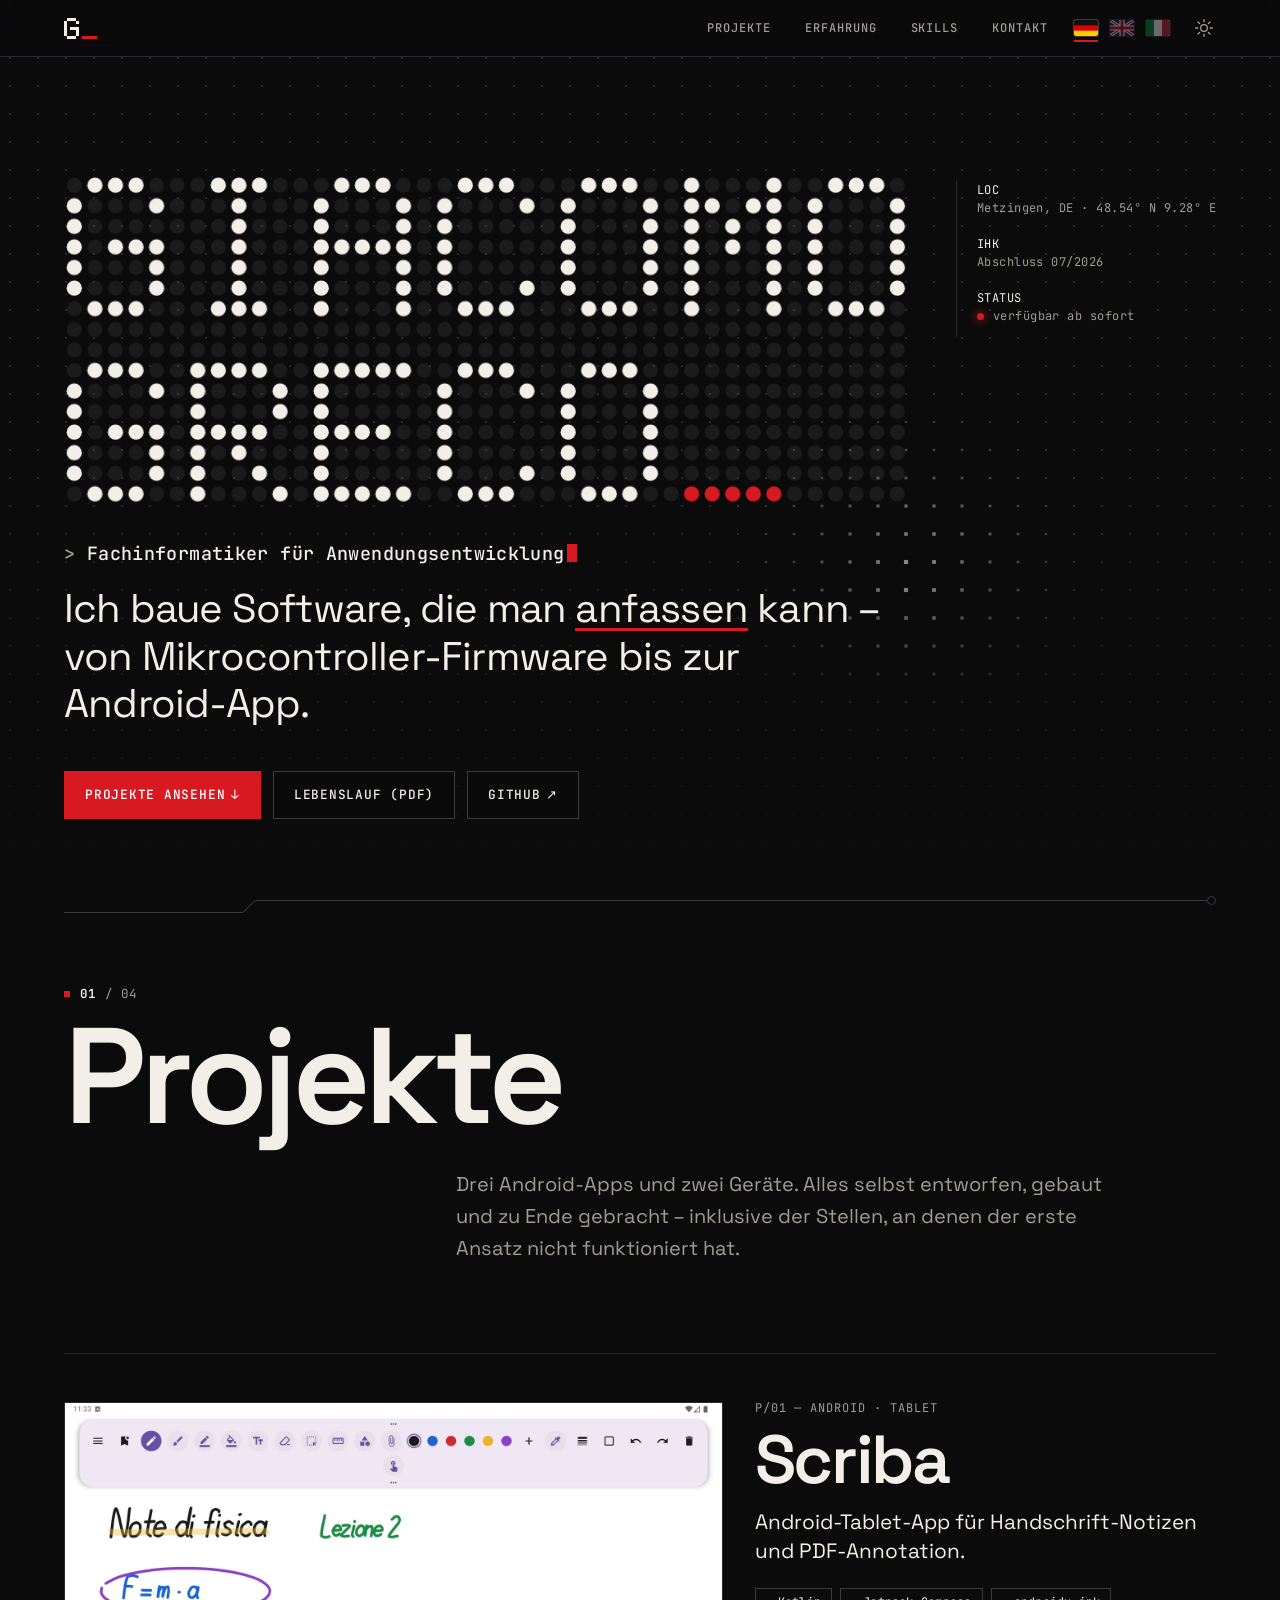
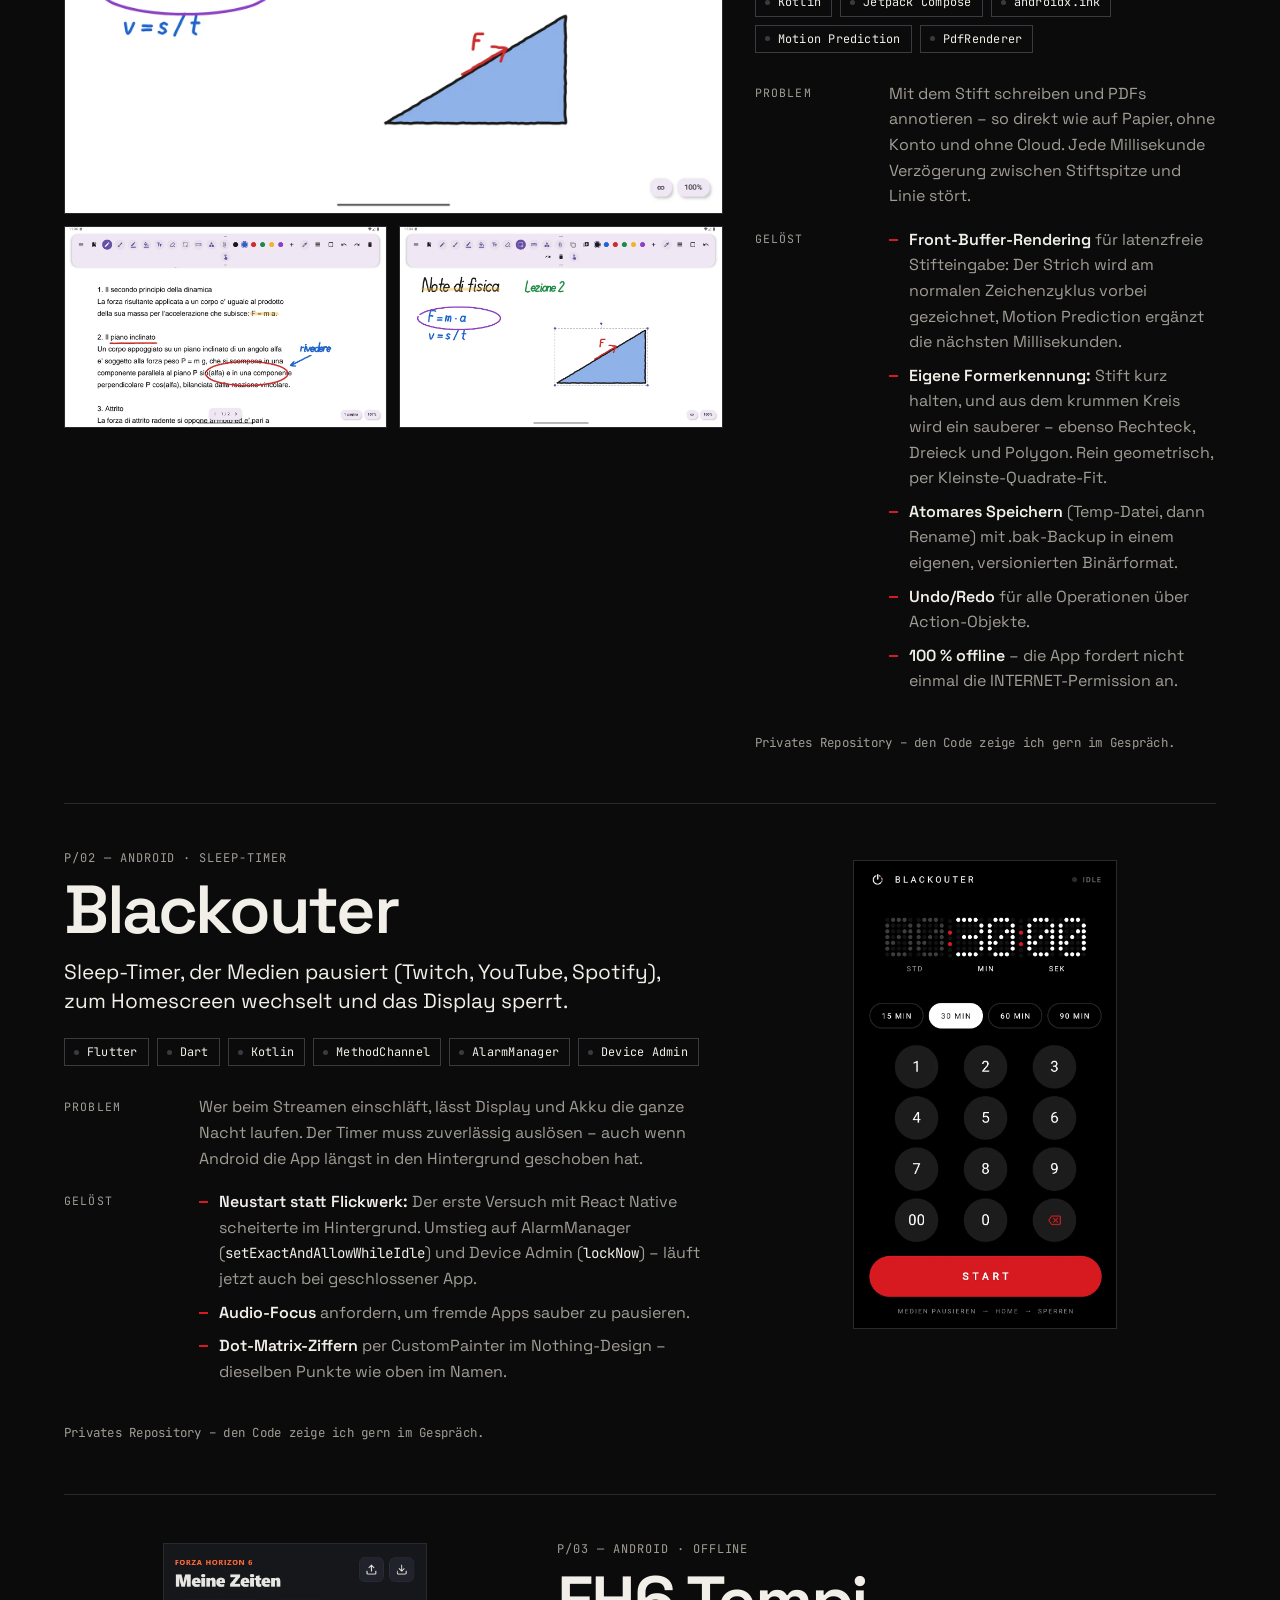
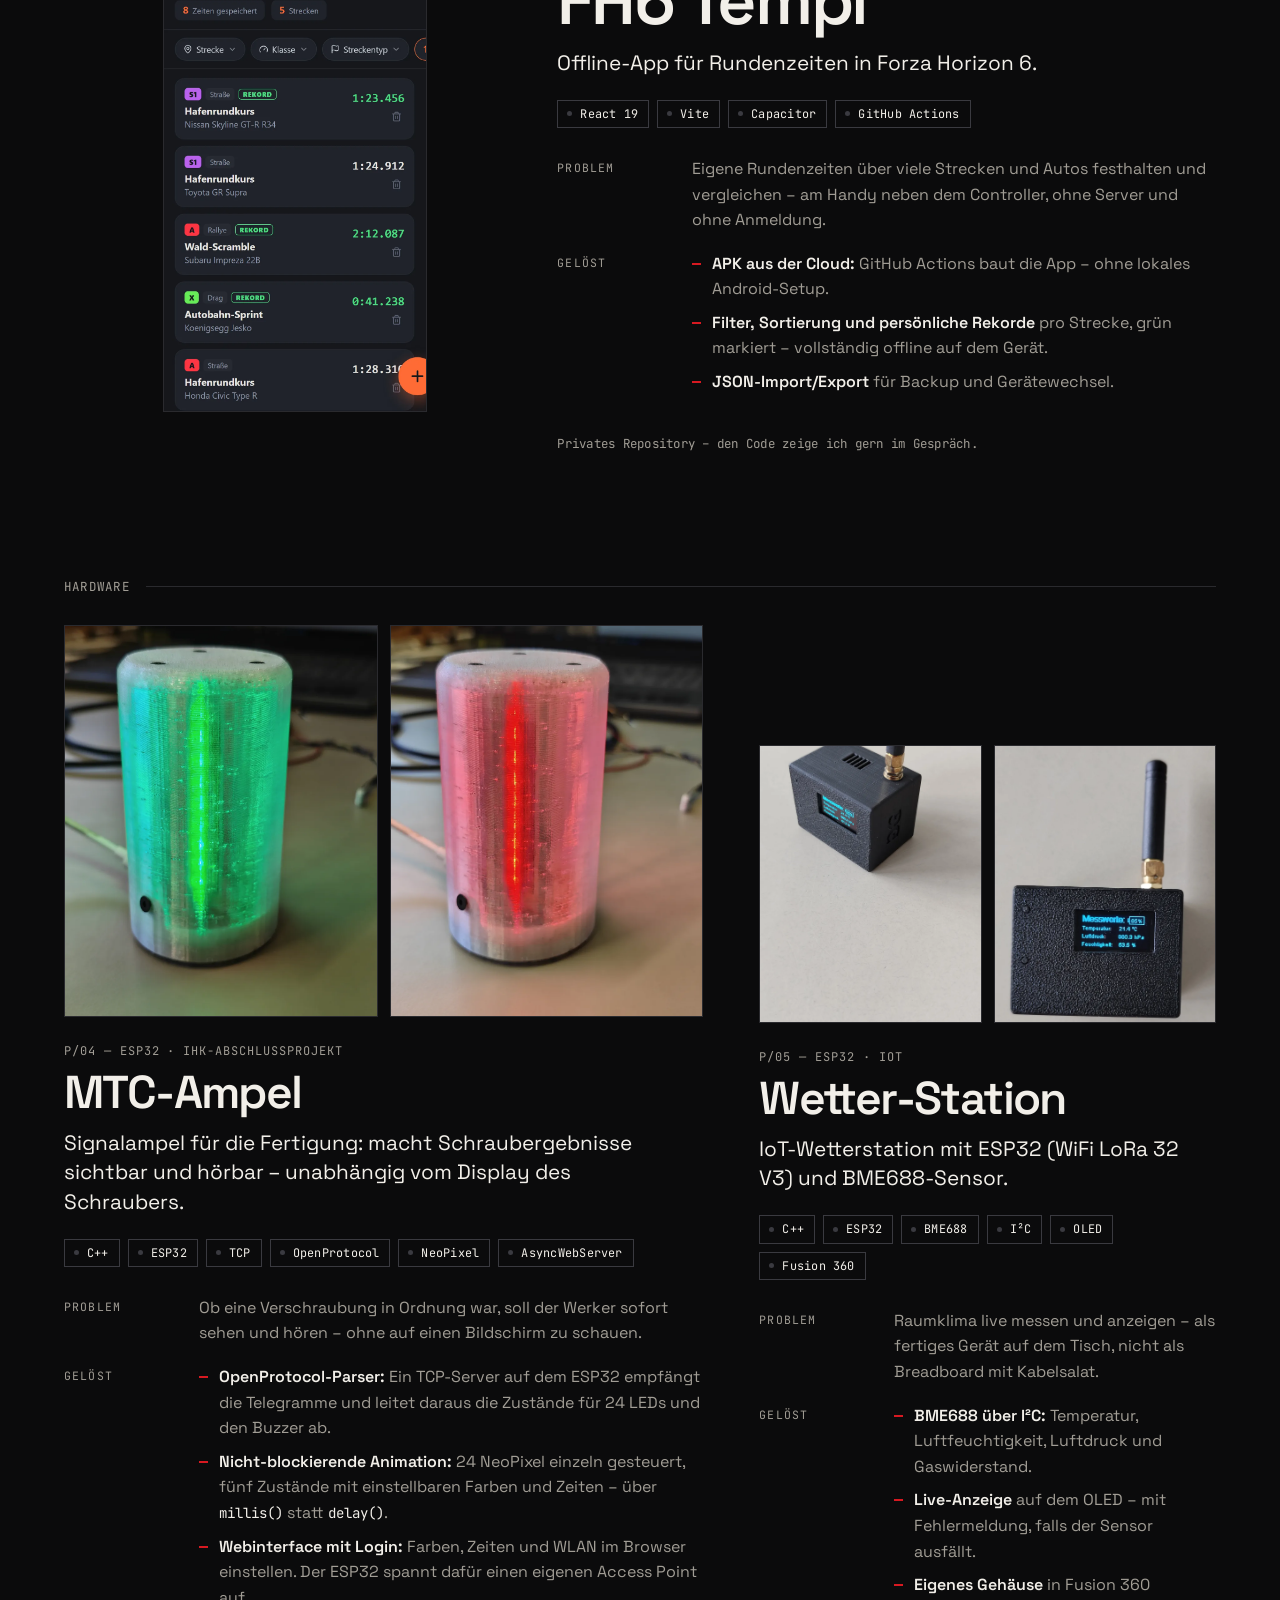
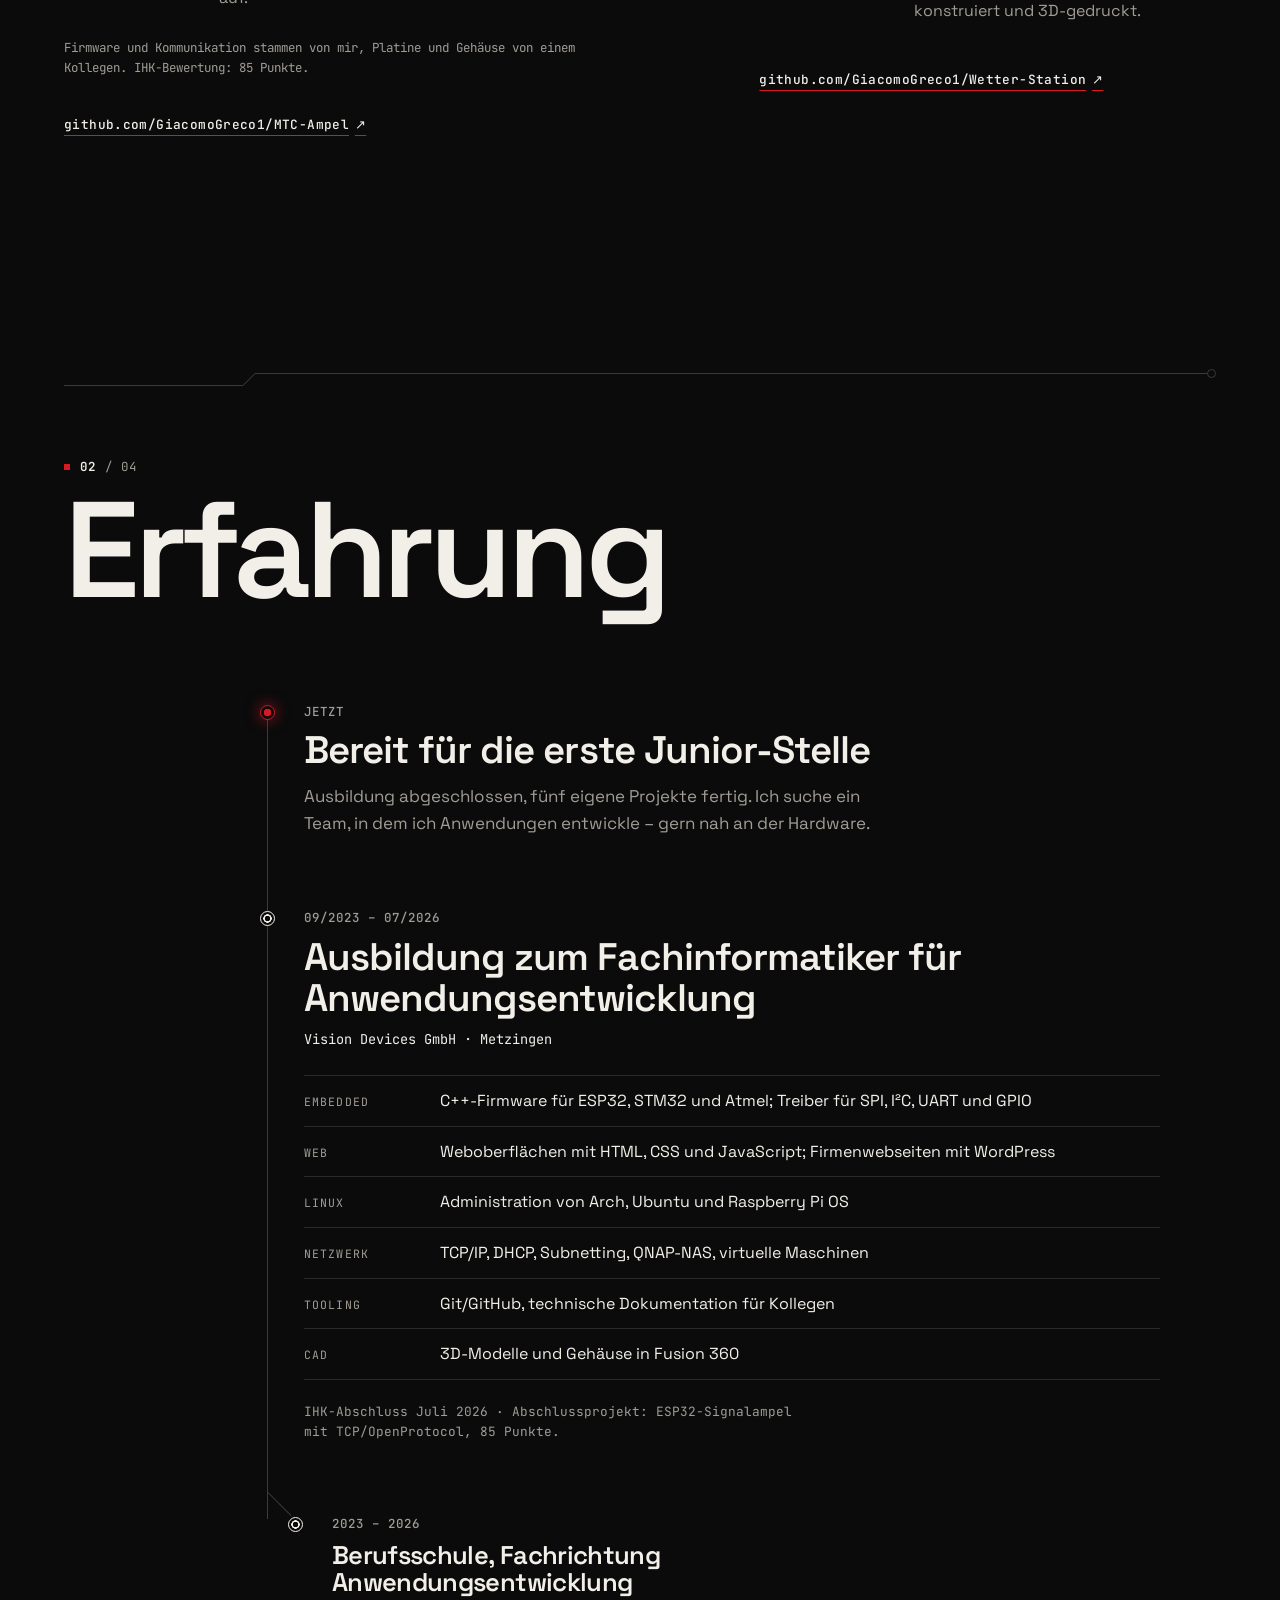
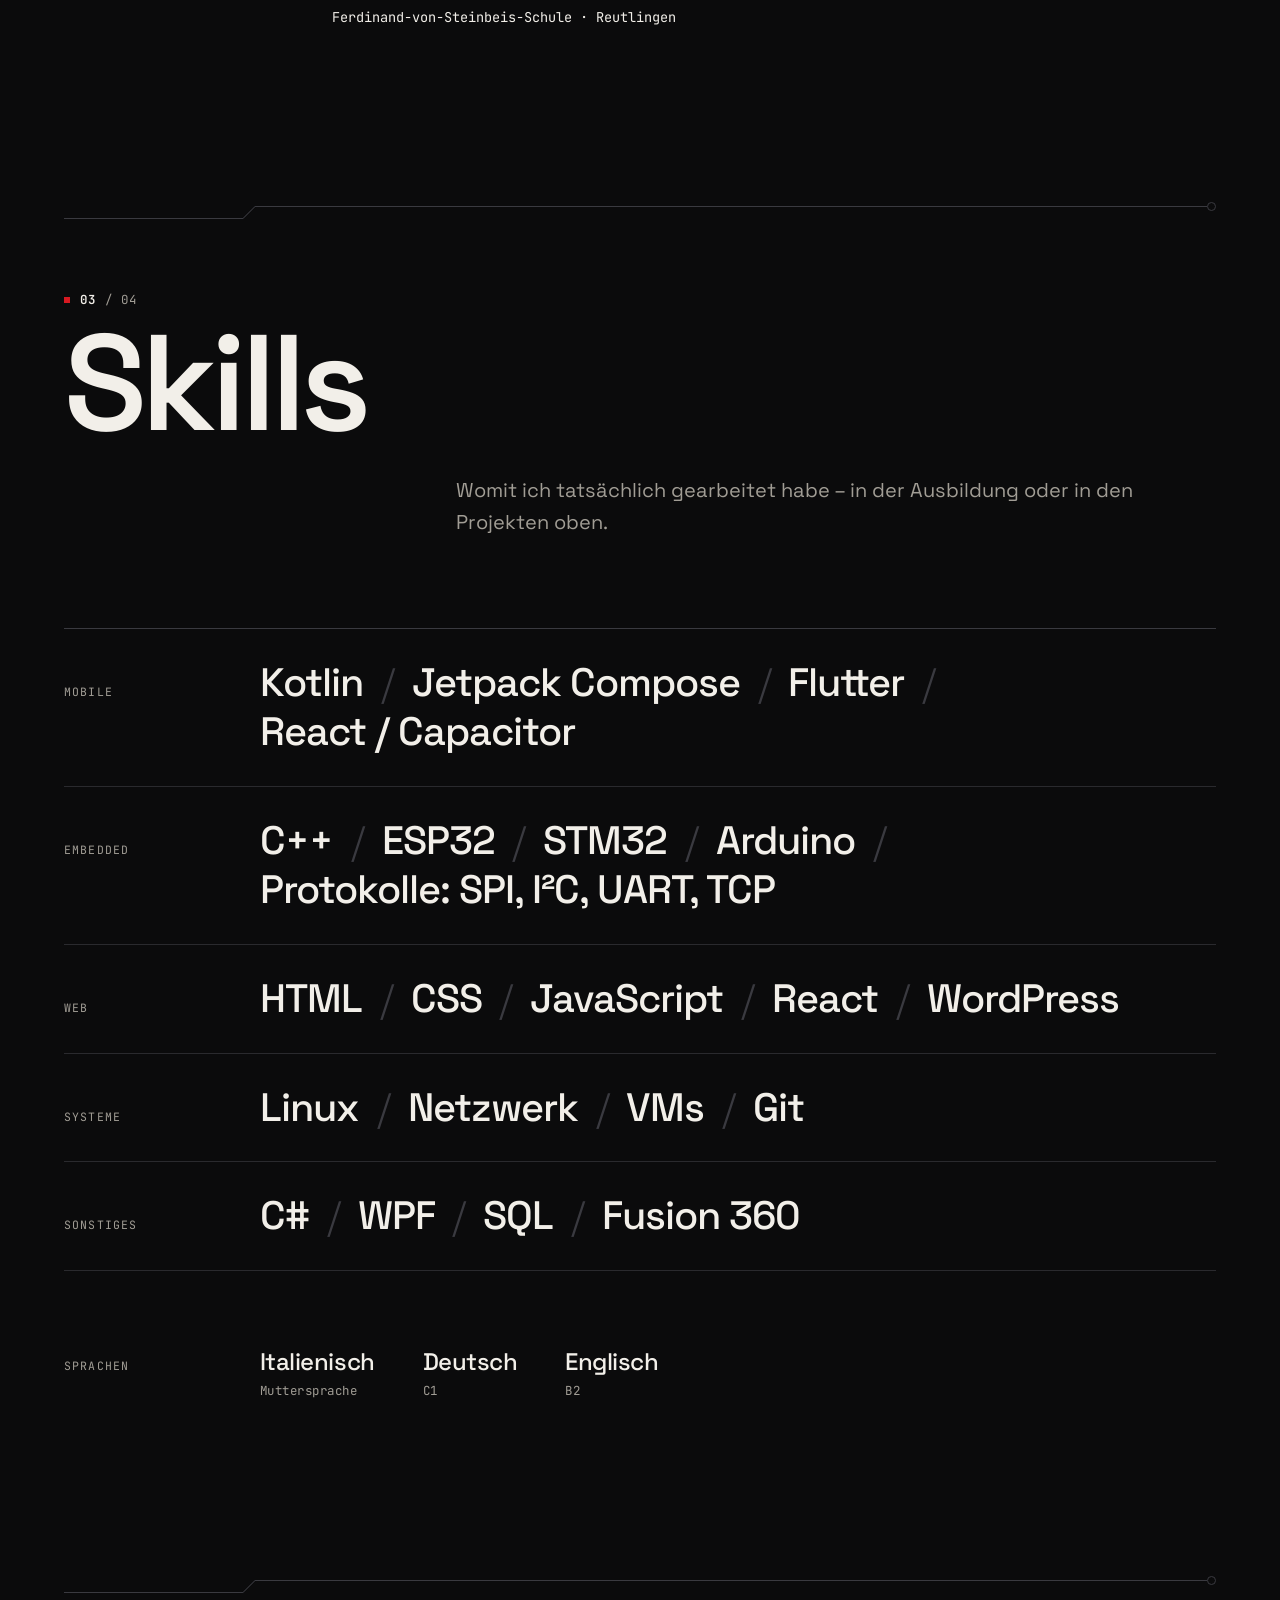
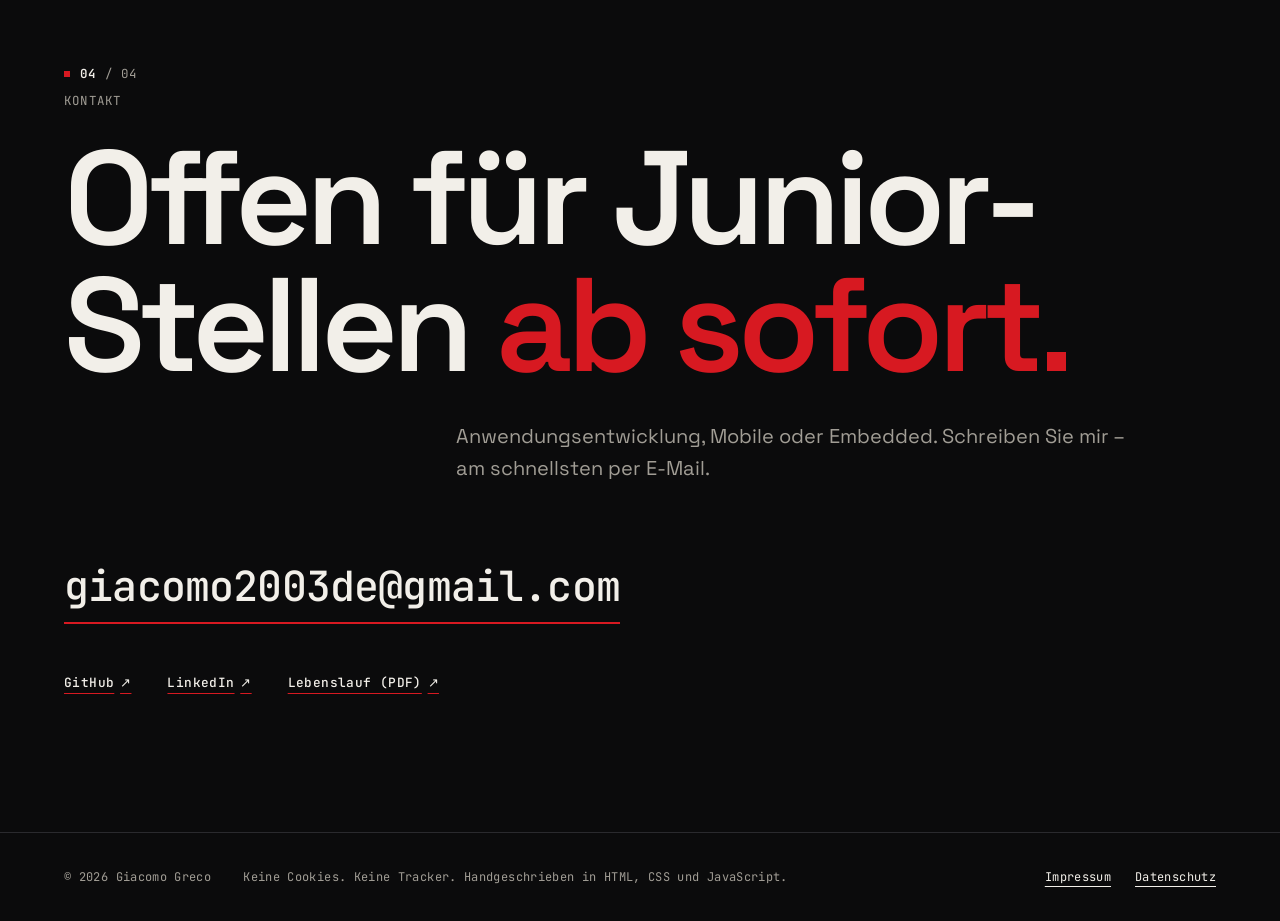
==== commit 0d82cc68: "Screenshots je Sprache fuer FH6 Tempi und Blackouter" ====
--- a/index.html
+++ b/index.html
@@ -185,7 +185,7 @@
         <!-- P/02 Blackouter -->
         <article class="project project--flip reveal" aria-labelledby="p-blackouter">
           <figure class="shot shot--phone">
-            <a class="zoom" href="assets/img/blackouter-1.webp"><img src="assets/img/blackouter-1.webp" width="900" height="1600" loading="lazy" decoding="async"
+            <a class="zoom" href="assets/img/blackouter-1.webp"><img src="assets/img/blackouter-1.webp" data-src-en="assets/img/blackouter-1.en.webp" data-src-it="assets/img/blackouter-1.it.webp" width="900" height="1600" loading="lazy" decoding="async"
                  alt="Blackouter: Timer auf 30 Minuten mit Dot-Matrix-Ziffern, Schnellwahltasten, Ziffernblock und roter Start-Taste" data-i18n-alt="altBlackouter"></a>
           </figure>
           <div class="project-body">
@@ -216,7 +216,7 @@
         <!-- P/03 FH6 Tempi -->
         <article class="project reveal" aria-labelledby="p-fh6">
           <figure class="shot shot--phone">
-            <a class="zoom" href="assets/img/fh6tempi-1.webp"><img src="assets/img/fh6tempi-1.webp" width="900" height="1600" loading="lazy" decoding="async"
+            <a class="zoom" href="assets/img/fh6tempi-1.webp"><img src="assets/img/fh6tempi-1.webp" data-src-en="assets/img/fh6tempi-1.en.webp" data-src-it="assets/img/fh6tempi-1.it.webp" width="900" height="1600" loading="lazy" decoding="async"
                  alt="FH6 Tempi: Liste von Rundenzeiten mit Fahrzeugklasse, Streckentyp und grün markierten Rekorden" data-i18n-alt="altFh6"></a>
           </figure>
           <div class="project-body">
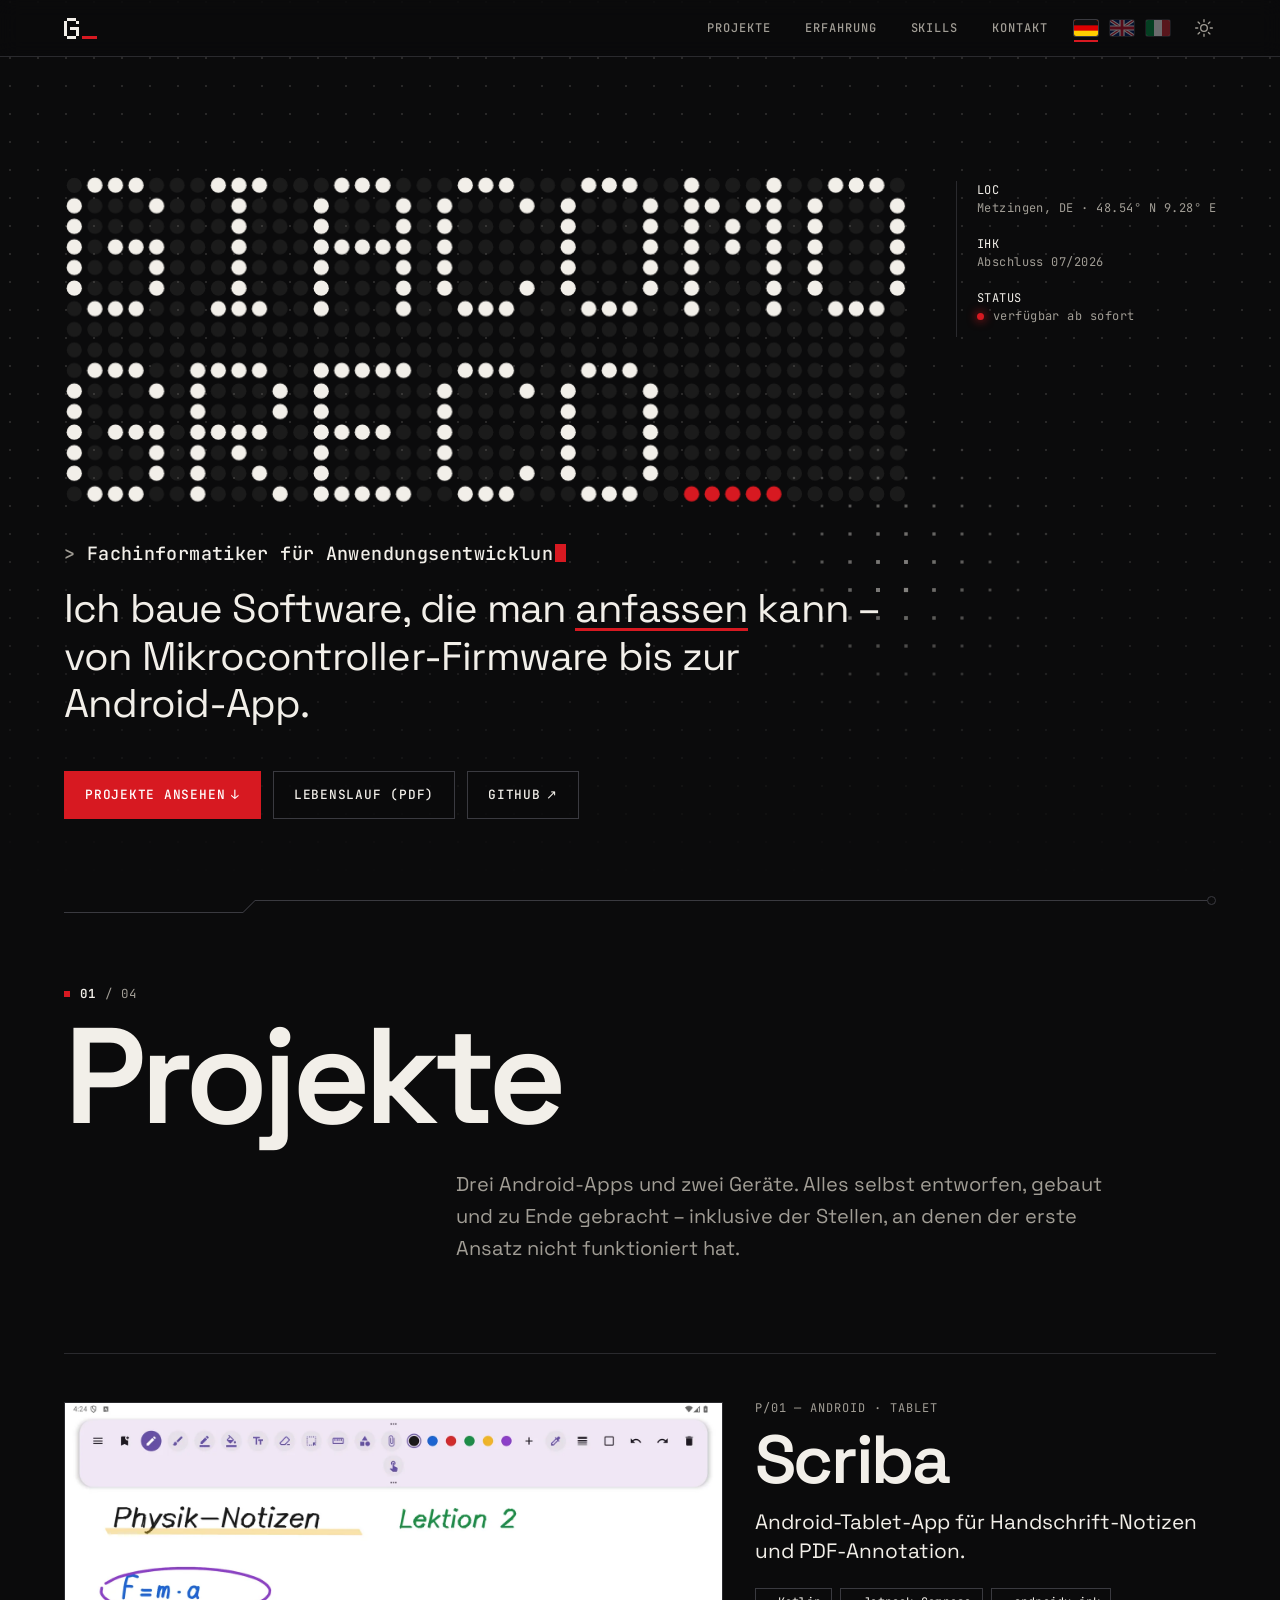
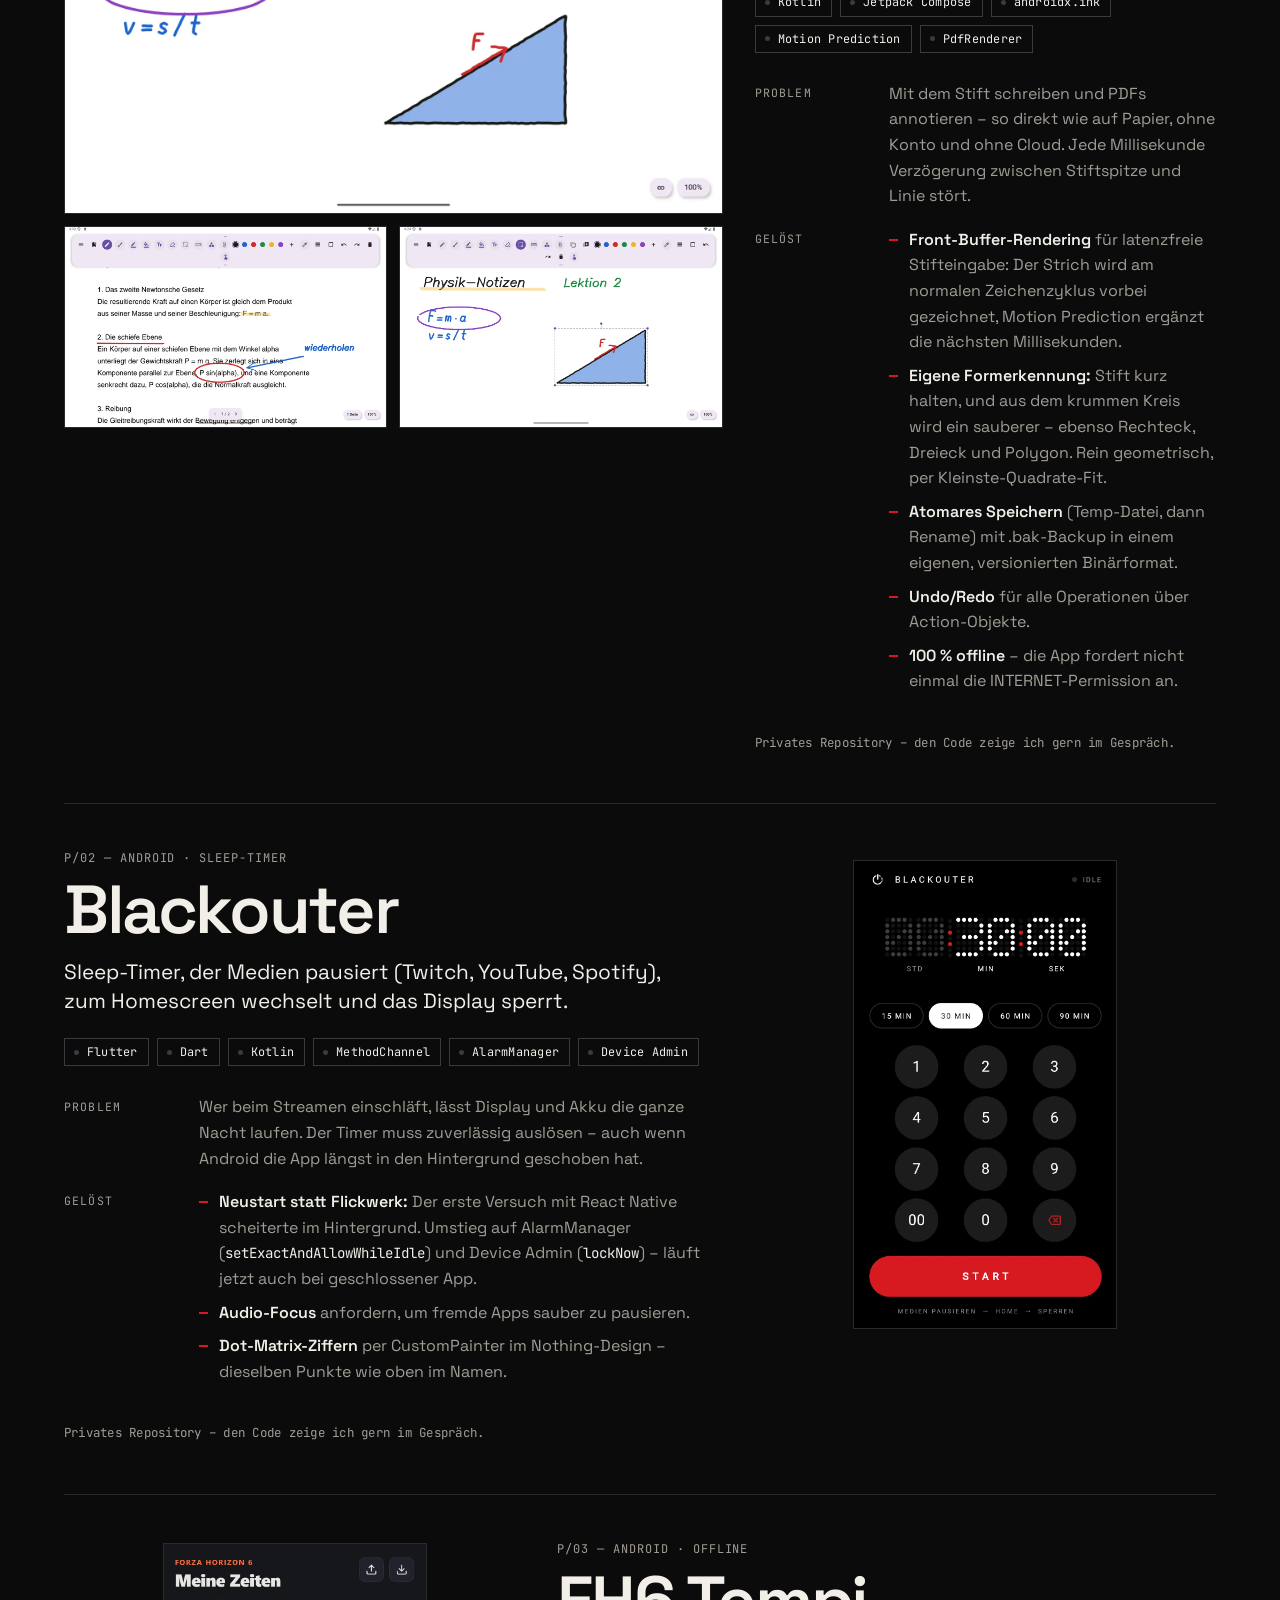
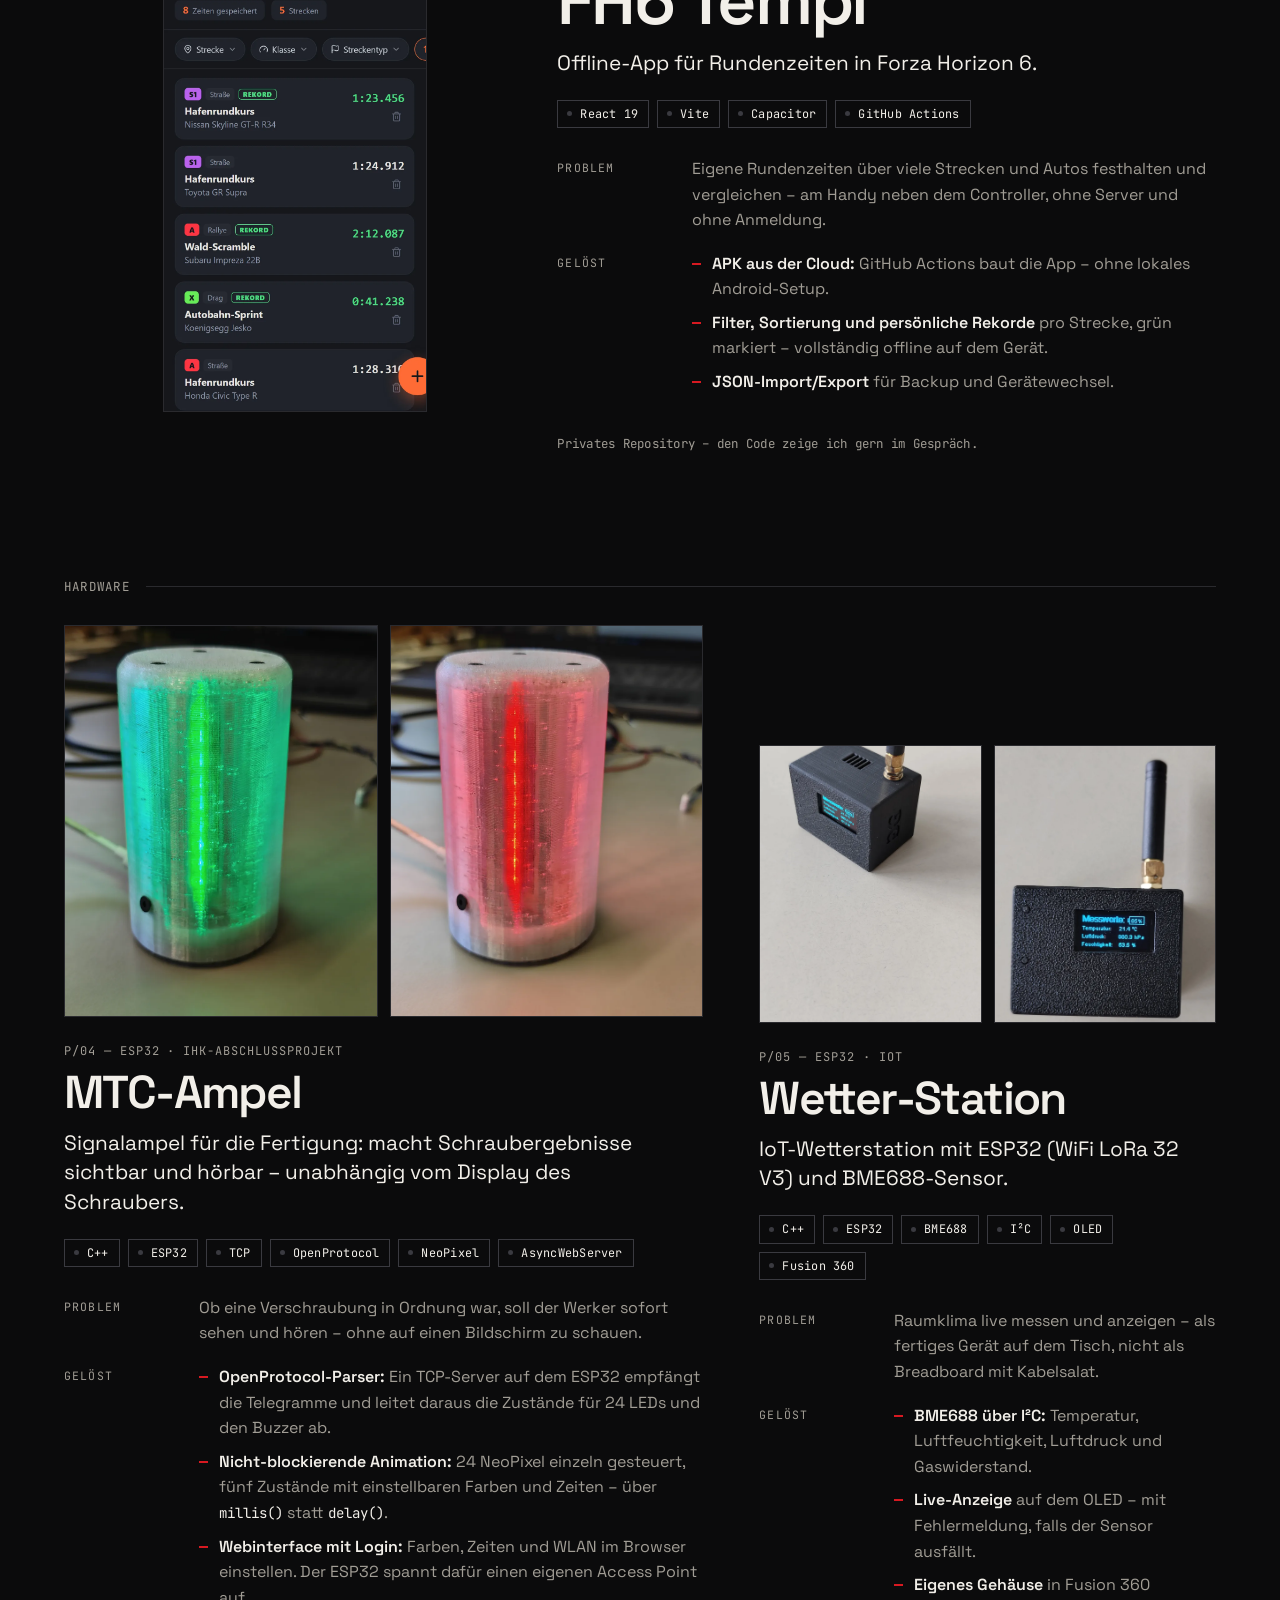
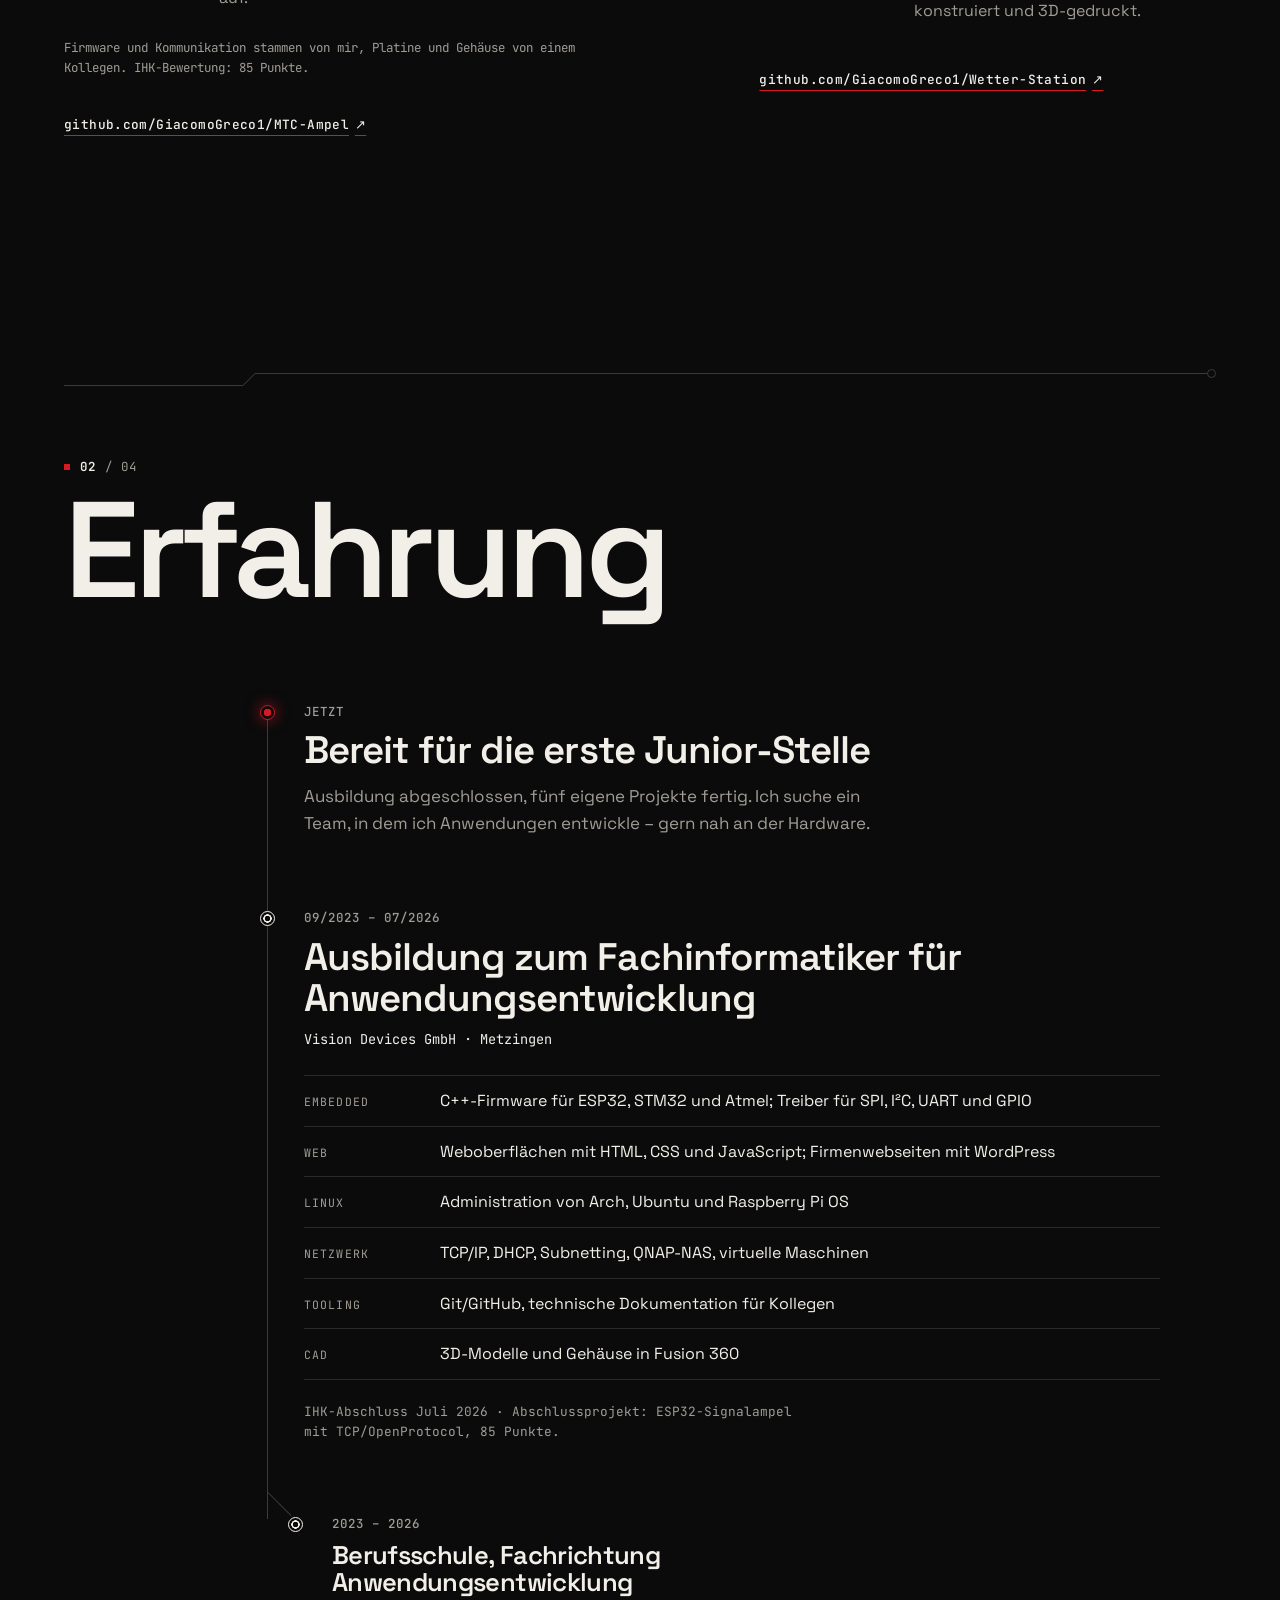
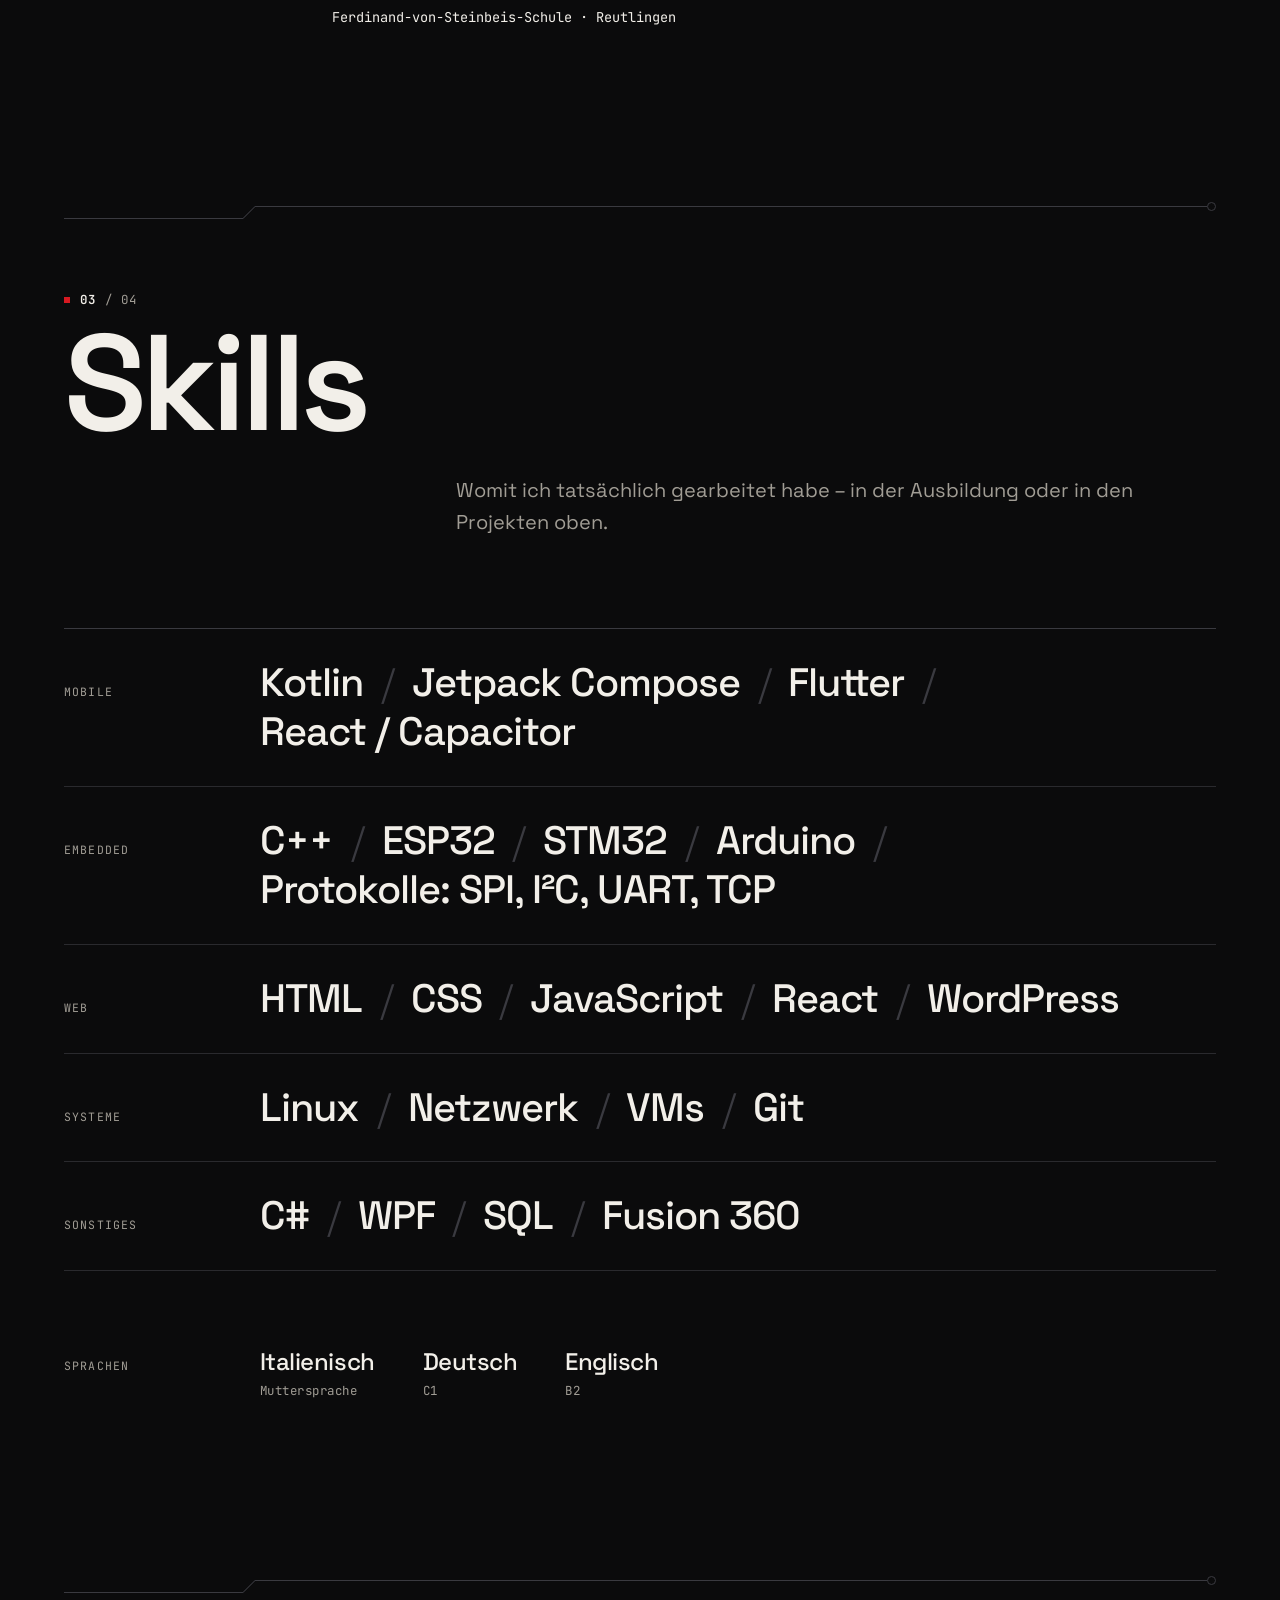
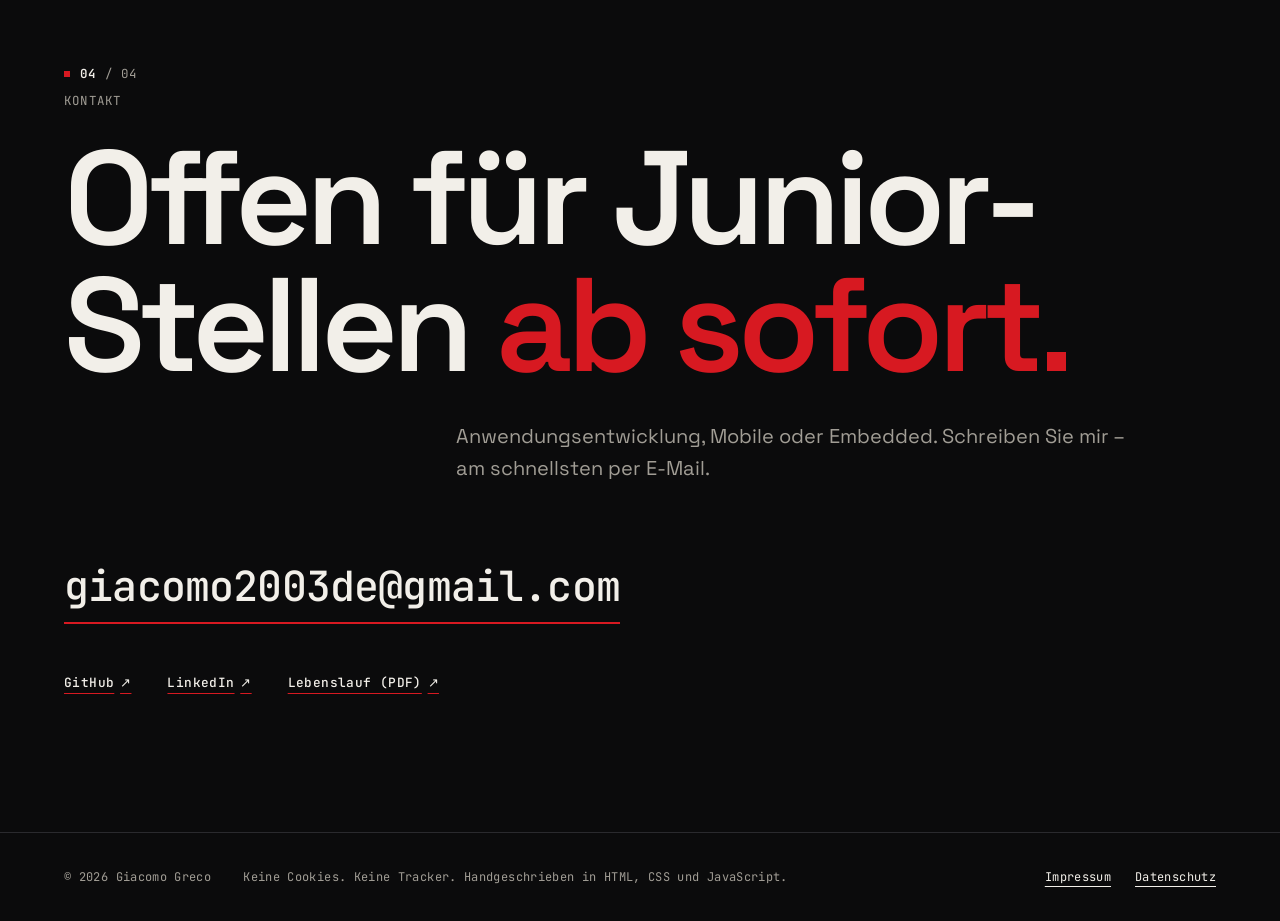
==== commit 713ca6ce: "Scriba-Screenshots je Sprache (Deutsch, Englisch, Italienisch)" ====
--- a/index.html
+++ b/index.html
@@ -141,16 +141,16 @@
         <article class="project project--lead reveal" aria-labelledby="p-scriba">
           <div class="shots">
             <figure class="shot shot--tablet">
-              <a class="zoom" href="assets/img/scriba-1.webp"><img src="assets/img/scriba-1.webp" width="1600" height="1000" loading="lazy" decoding="async"
+              <a class="zoom" href="assets/img/scriba-1.webp"><img src="assets/img/scriba-1.webp" data-src-en="assets/img/scriba-1.en.webp" data-src-it="assets/img/scriba-1.it.webp" width="1600" height="1000" loading="lazy" decoding="async"
                    alt="Scriba: handschriftliche Physik-Notizen mit Formel, erkannter Ellipse und gefülltem Dreieck, darüber die Werkzeugleiste" data-i18n-alt="altScriba"></a>
             </figure>
             <div class="shots-row">
               <figure class="shot shot--tablet">
-                <a class="zoom" href="assets/img/scriba-2.webp"><img src="assets/img/scriba-2.webp" width="1200" height="750" loading="lazy" decoding="async"
+                <a class="zoom" href="assets/img/scriba-2.webp"><img src="assets/img/scriba-2.webp" data-src-en="assets/img/scriba-2.en.webp" data-src-it="assets/img/scriba-2.it.webp" width="1200" height="750" loading="lazy" decoding="async"
                      alt="Scriba: importiertes PDF mit handschriftlichen Markierungen und Randnotiz" data-i18n-alt="altScriba2"></a>
               </figure>
               <figure class="shot shot--tablet">
-                <a class="zoom" href="assets/img/scriba-3.webp"><img src="assets/img/scriba-3.webp" width="1200" height="750" loading="lazy" decoding="async"
+                <a class="zoom" href="assets/img/scriba-3.webp"><img src="assets/img/scriba-3.webp" data-src-en="assets/img/scriba-3.en.webp" data-src-it="assets/img/scriba-3.it.webp" width="1200" height="750" loading="lazy" decoding="async"
                      alt="Scriba: mit dem Lasso ausgewähltes Dreieck mit Griffen zum Verschieben, Skalieren und Drehen" data-i18n-alt="altScriba3"></a>
               </figure>
             </div>
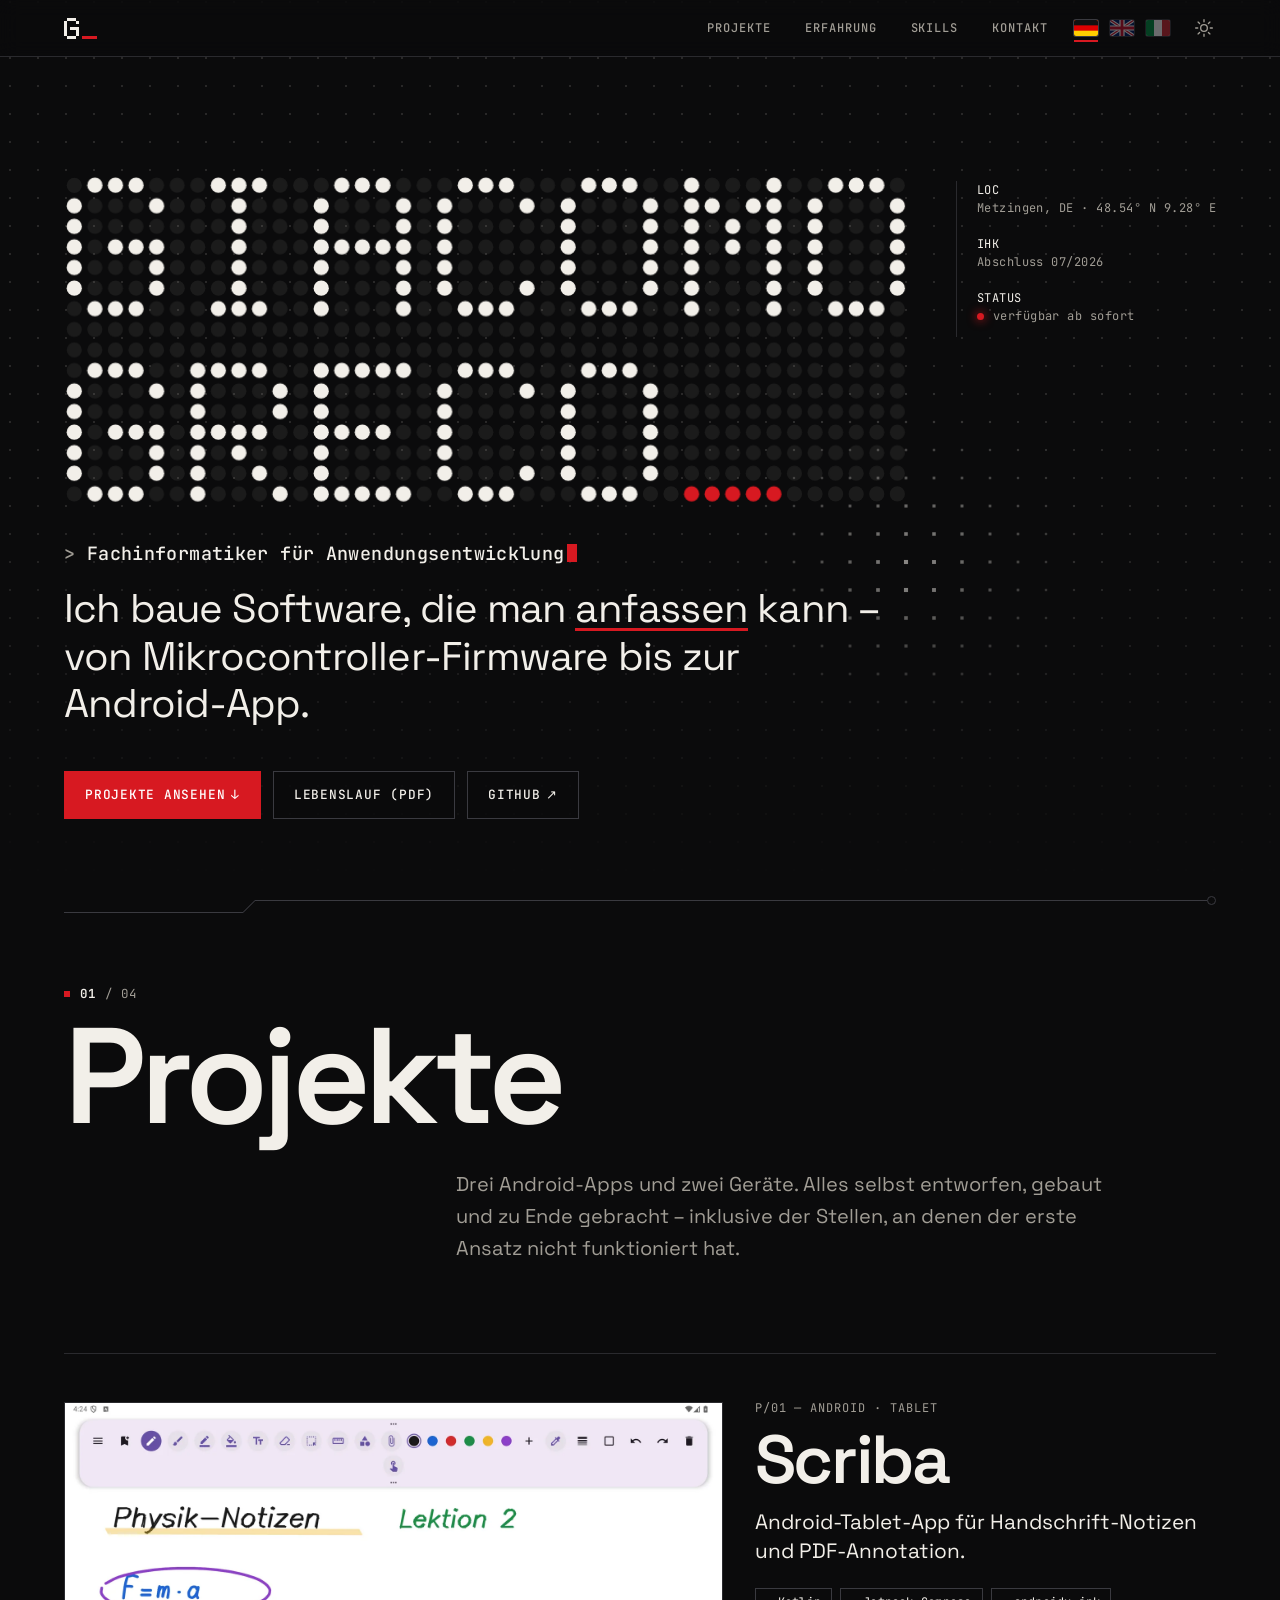
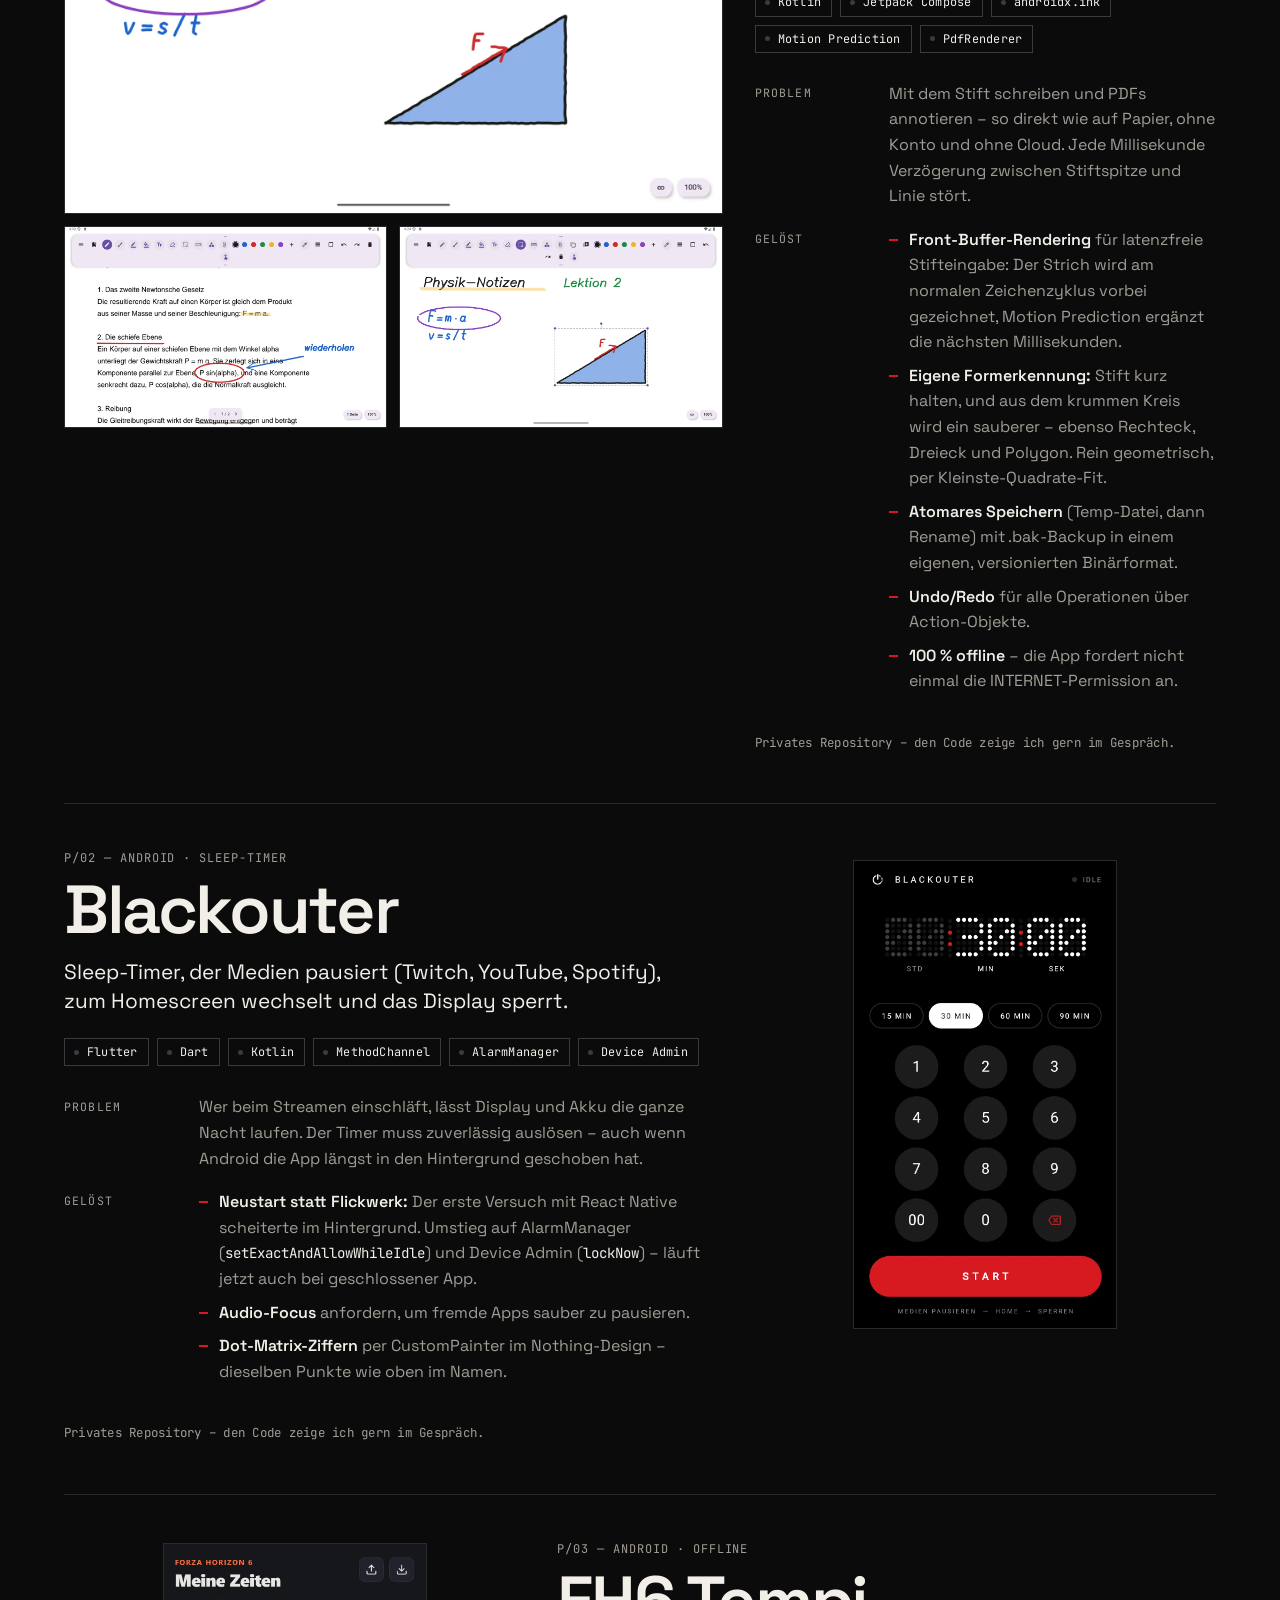
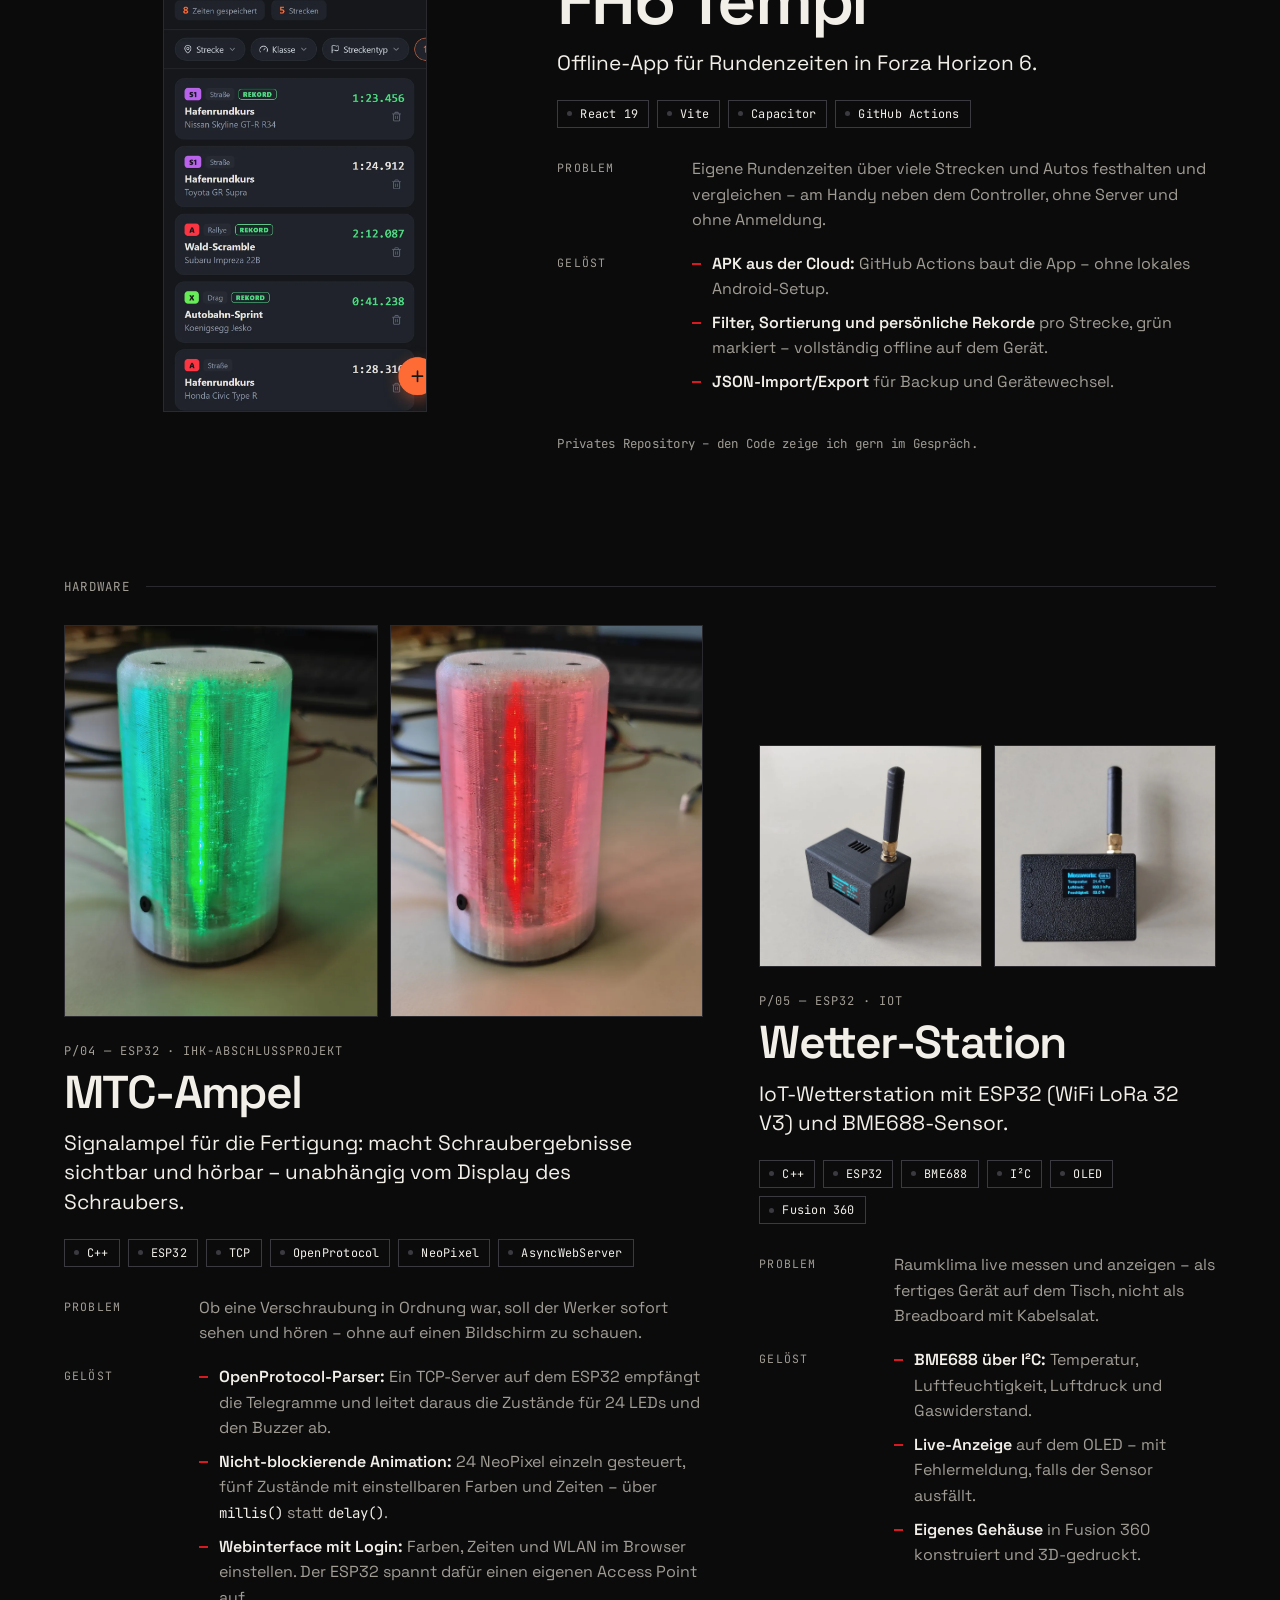
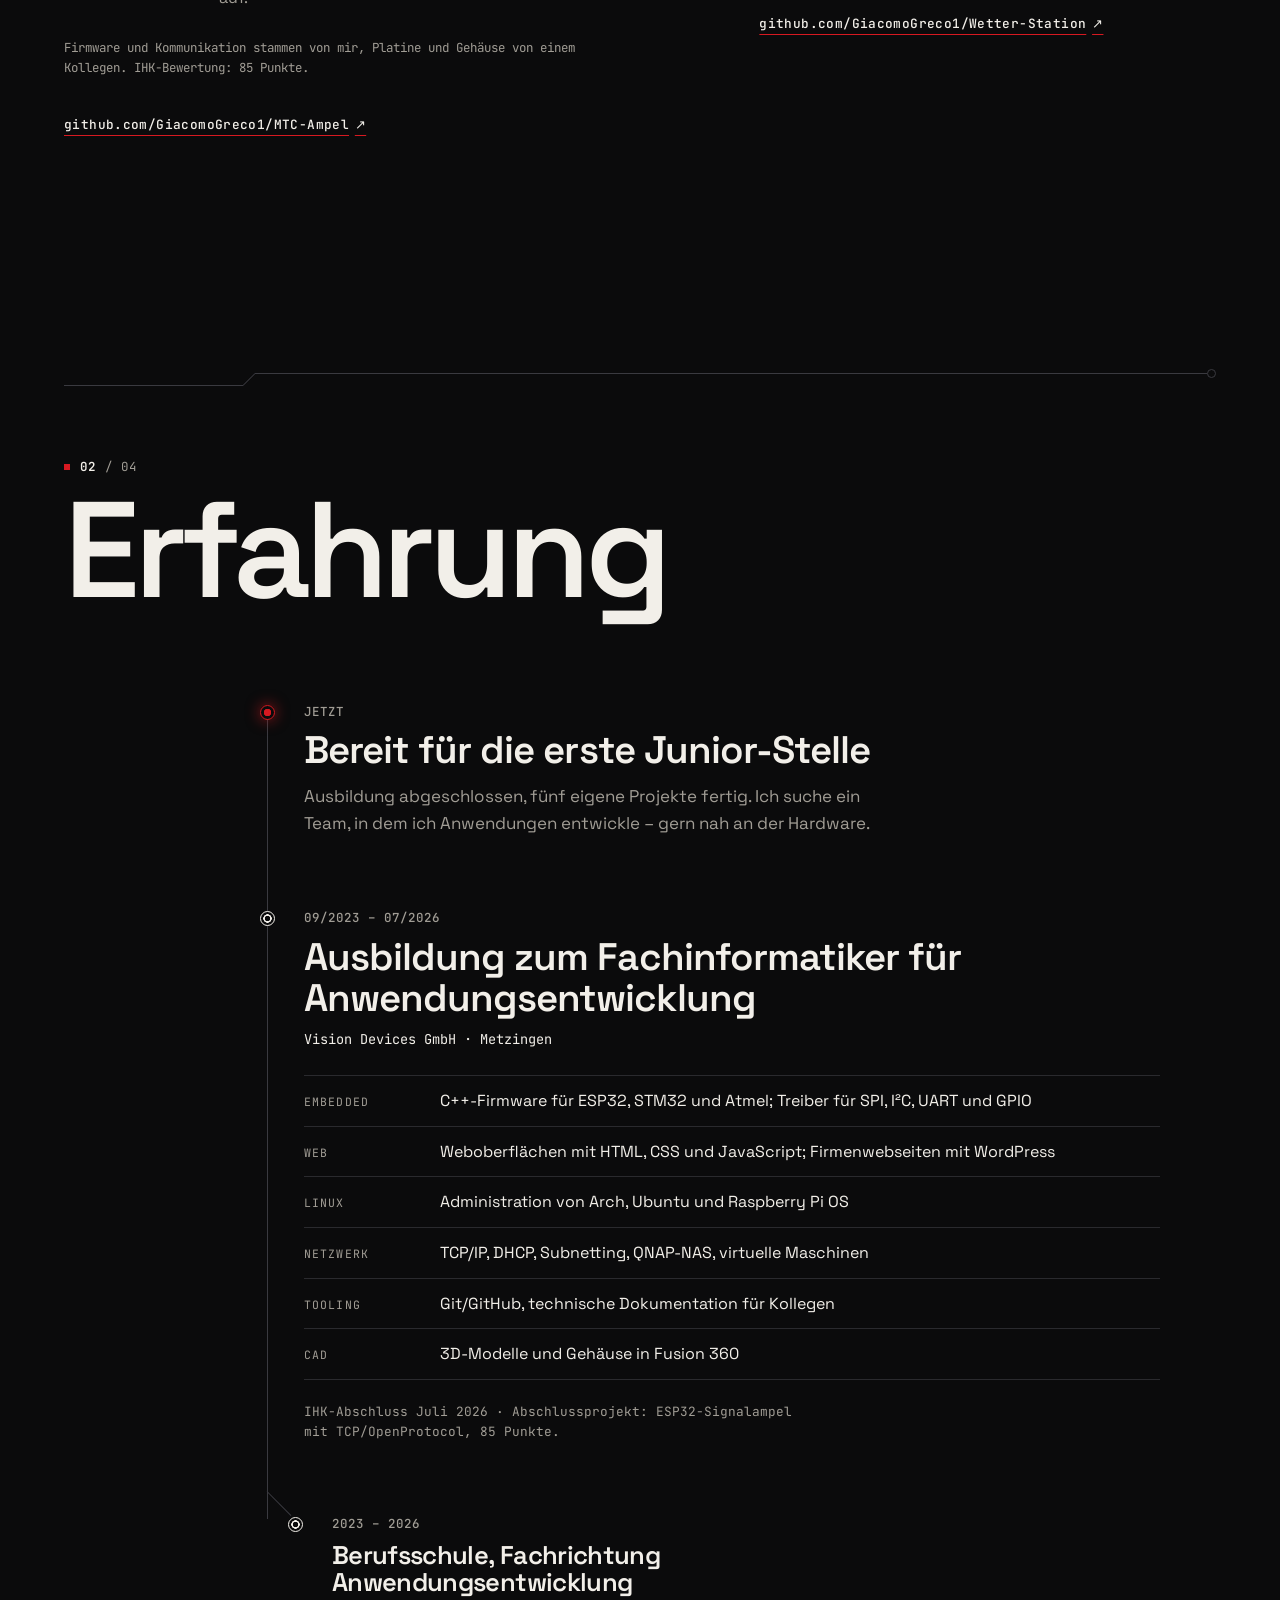
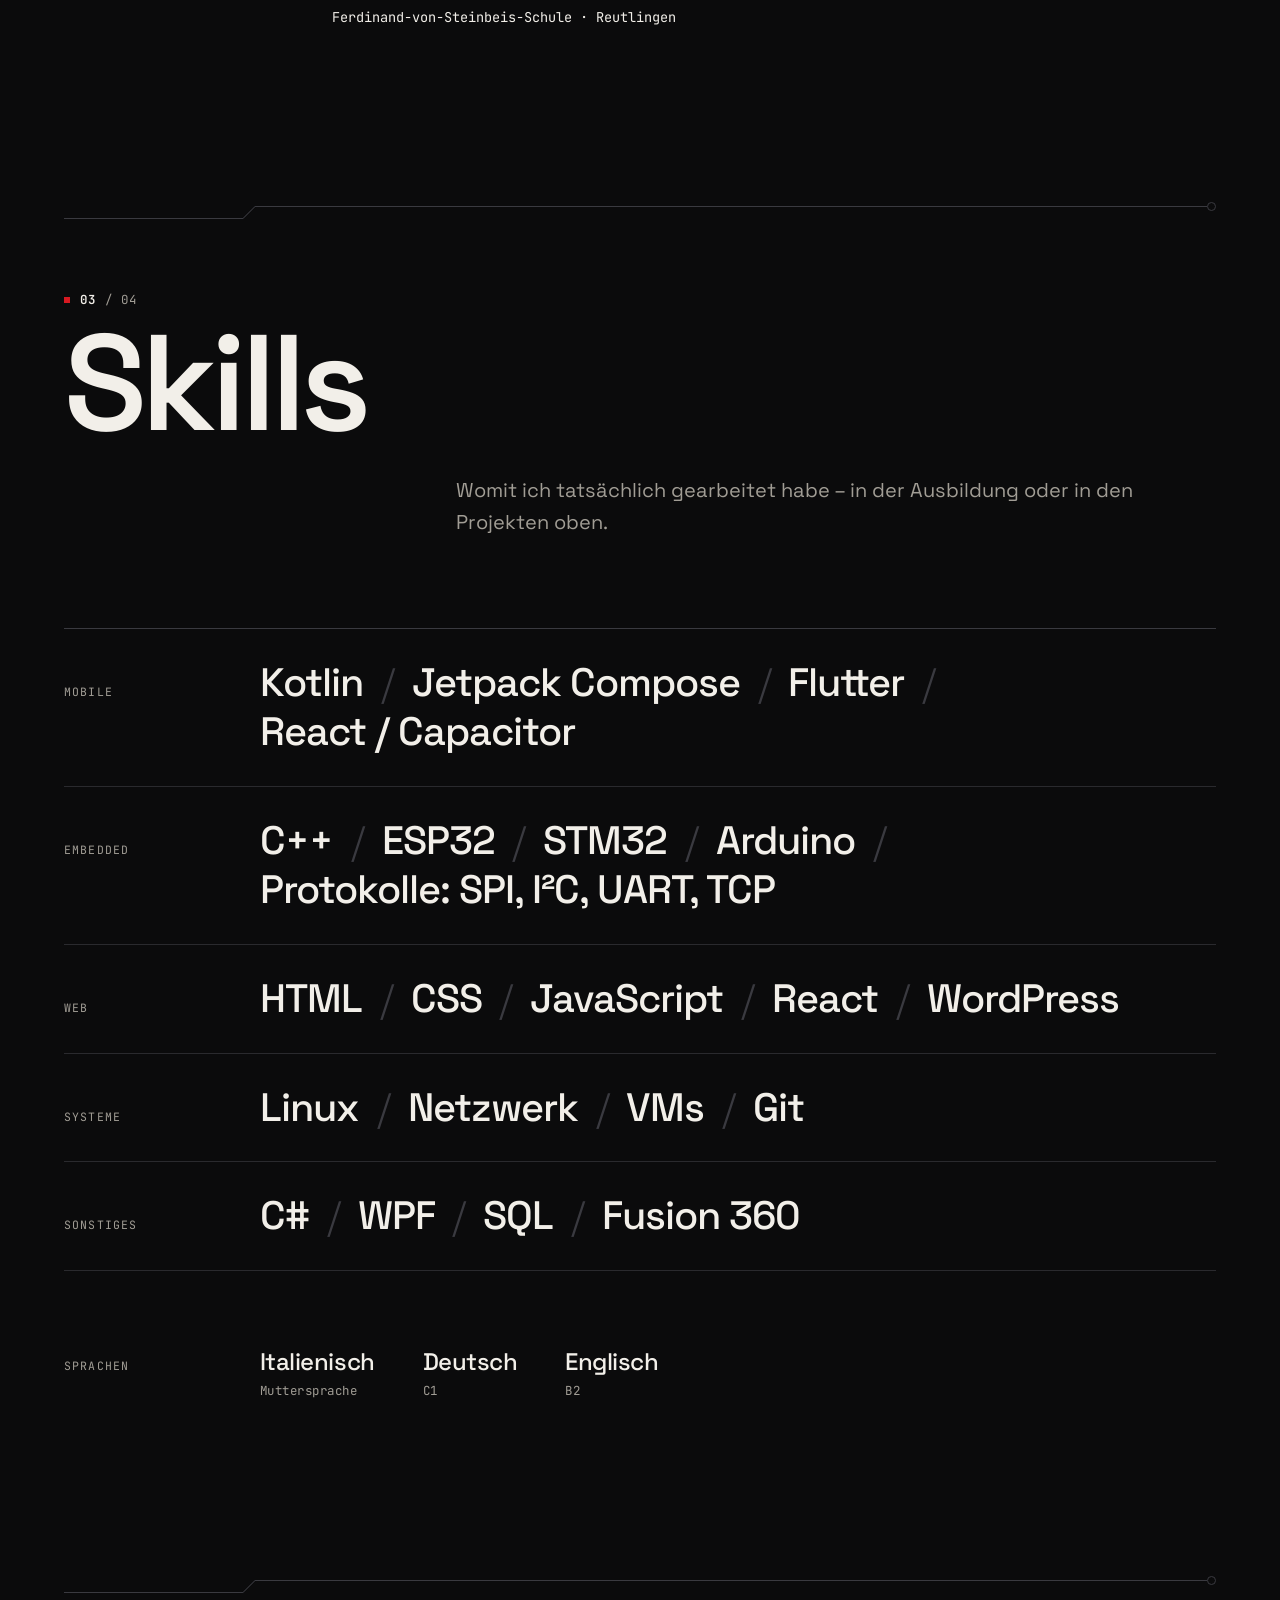
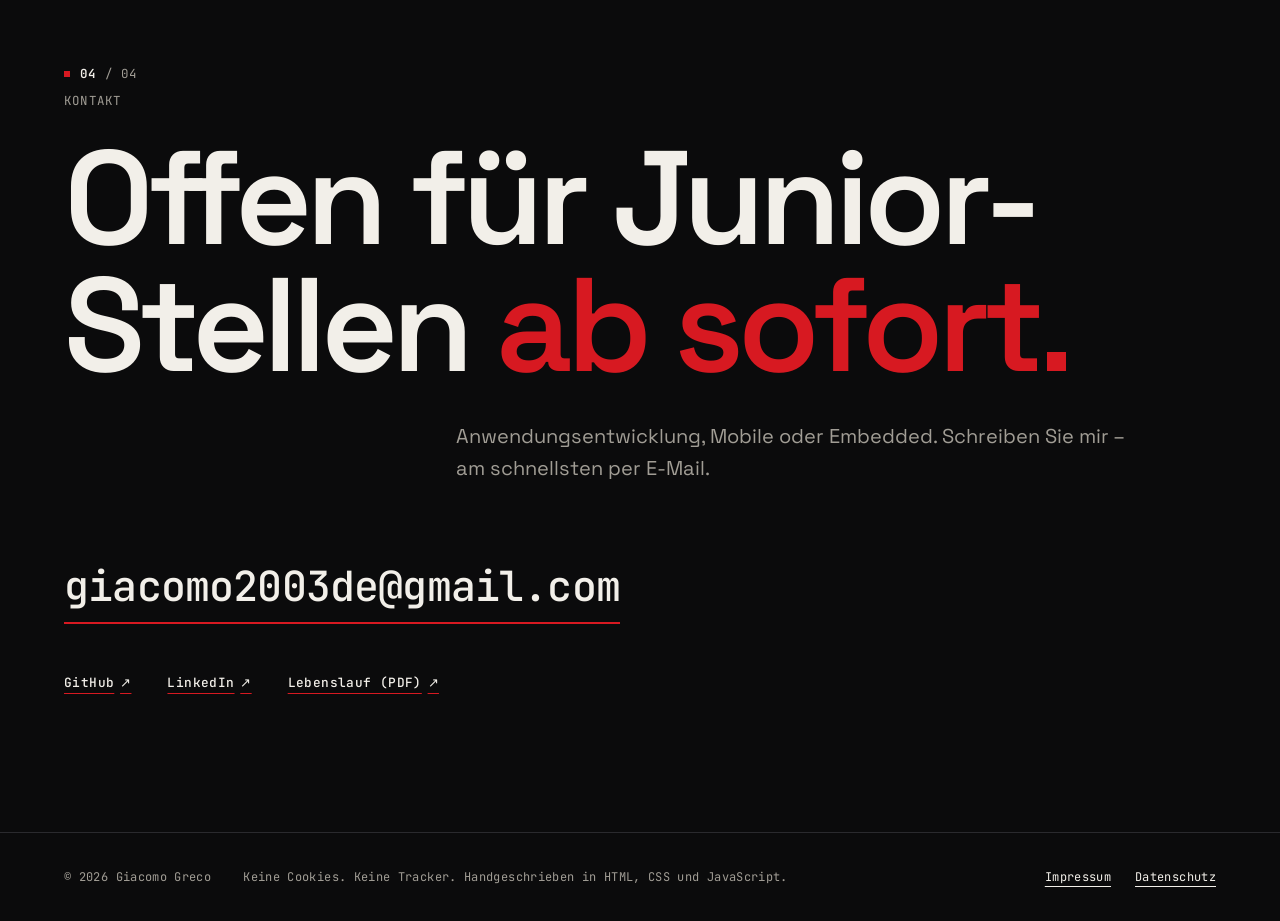
==== commit 91a6875b: "LinkedIn-Link, neue quadratische Fotos der Wetter-Station" ====
--- a/index.html
+++ b/index.html
@@ -44,7 +44,7 @@
     "jobTitle": "Fachinformatiker für Anwendungsentwicklung",
     "email": "mailto:giacomo2003de@gmail.com",
     "address": { "@type": "PostalAddress", "addressLocality": "Metzingen", "addressCountry": "DE" },
-    "sameAs": ["https://github.com/GiacomoGreco1"],
+    "sameAs": ["https://github.com/GiacomoGreco1", "https://www.linkedin.com/in/giacomo-greco-5281221b2/"],
     "knowsLanguage": ["it", "de", "en"]
   }
   </script>
@@ -288,12 +288,12 @@
           <!-- P/05 Wetter-Station -->
           <article class="project project--stack reveal" aria-labelledby="p-wetter">
             <div class="shots-row">
-              <figure class="shot shot--portrait">
-                <a class="zoom" href="assets/img/wetter-station-1.webp"><img src="assets/img/wetter-station-1.webp" width="1000" height="1250" loading="lazy" decoding="async"
+              <figure class="shot shot--square">
+                <a class="zoom" href="assets/img/wetter-station-1.webp"><img src="assets/img/wetter-station-1.webp" width="1000" height="1000" loading="lazy" decoding="async"
                      alt="Wetter-Station: schwarzes, 3D-gedrucktes Gehäuse mit Antenne und leuchtendem OLED-Display" data-i18n-alt="altWetter"></a>
               </figure>
-              <figure class="shot shot--portrait">
-                <a class="zoom" href="assets/img/wetter-station-2.webp"><img src="assets/img/wetter-station-2.webp" width="1000" height="1250" loading="lazy" decoding="async"
+              <figure class="shot shot--square">
+                <a class="zoom" href="assets/img/wetter-station-2.webp"><img src="assets/img/wetter-station-2.webp" width="1000" height="1000" loading="lazy" decoding="async"
                      alt="Wetter-Station von oben: Das OLED zeigt Temperatur, Luftdruck und Luftfeuchtigkeit" data-i18n-alt="altWetter2"></a>
               </figure>
             </div>
@@ -409,8 +409,7 @@
 
         <ul class="contact-links reveal">
           <li><a href="https://github.com/GiacomoGreco1" target="_blank" rel="noopener me">GitHub<span class="arr" aria-hidden="true">↗</span></a></li>
-          <!-- TODO: eigene LinkedIn-URL eintragen -->
-          <li><a href="https://www.linkedin.com/in/DEIN-PROFIL" target="_blank" rel="noopener me">LinkedIn<span class="arr" aria-hidden="true">↗</span></a></li>
+          <li><a href="https://www.linkedin.com/in/giacomo-greco-5281221b2/" target="_blank" rel="noopener me">LinkedIn<span class="arr" aria-hidden="true">↗</span></a></li>
           <li><a href="assets/cv.pdf" target="_blank" rel="noopener"><span data-i18n="ctaCv">Lebenslauf (PDF)</span><span class="arr" aria-hidden="true">↗</span></a></li>
         </ul>
       </div>
--- a/assets/css/style.css
+++ b/assets/css/style.css
@@ -429,6 +429,7 @@
 .shots-row { display: grid; grid-template-columns: 1fr 1fr; gap: 12px; }
 .private { font: 400 .78rem/1.5 var(--mono); letter-spacing: .02em; color: var(--mute); }
 .shot--portrait { aspect-ratio: 4 / 5; }
+.shot--square { aspect-ratio: 1 / 1; }
 .shot .zoom { display: block; height: 100%; cursor: zoom-in; }
 .shot .zoom:focus-visible { outline-offset: -4px; }
 .shot--phone  { aspect-ratio: 9 / 16; width: min(100%, 300px); }
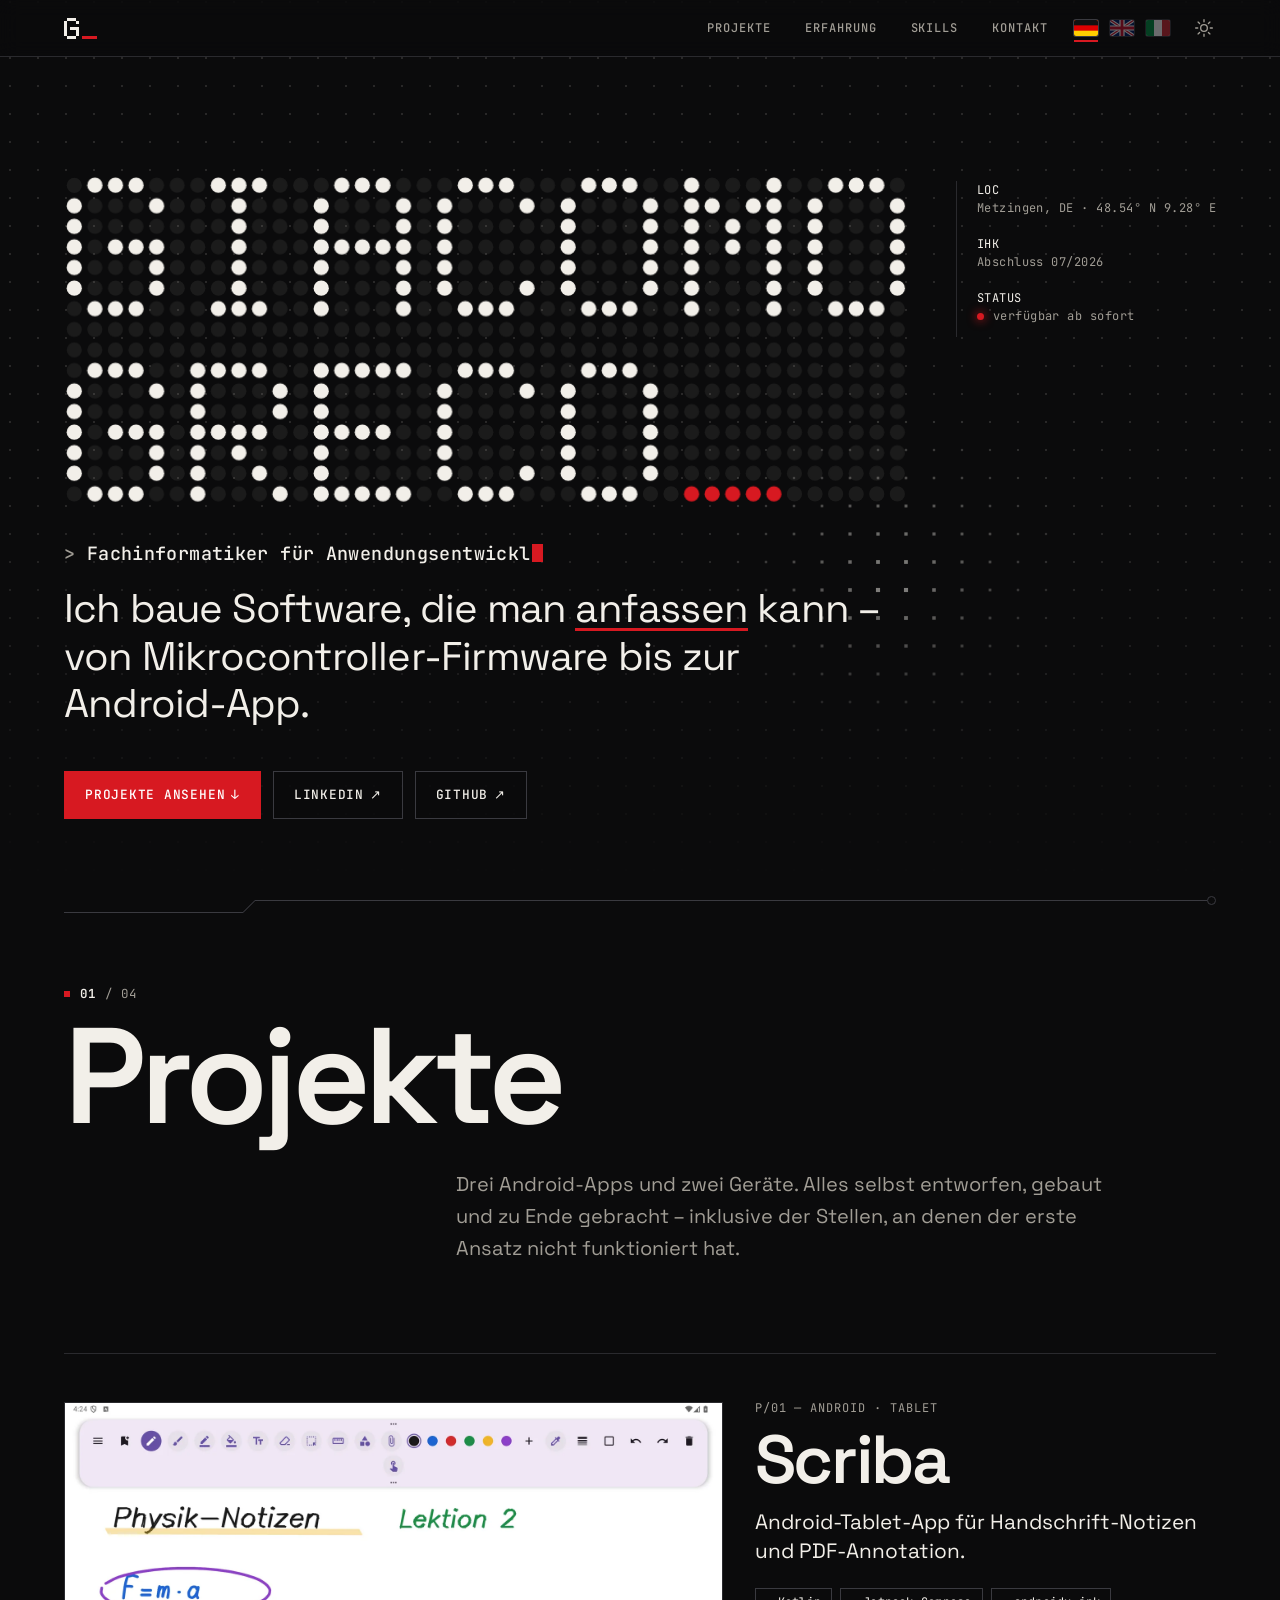
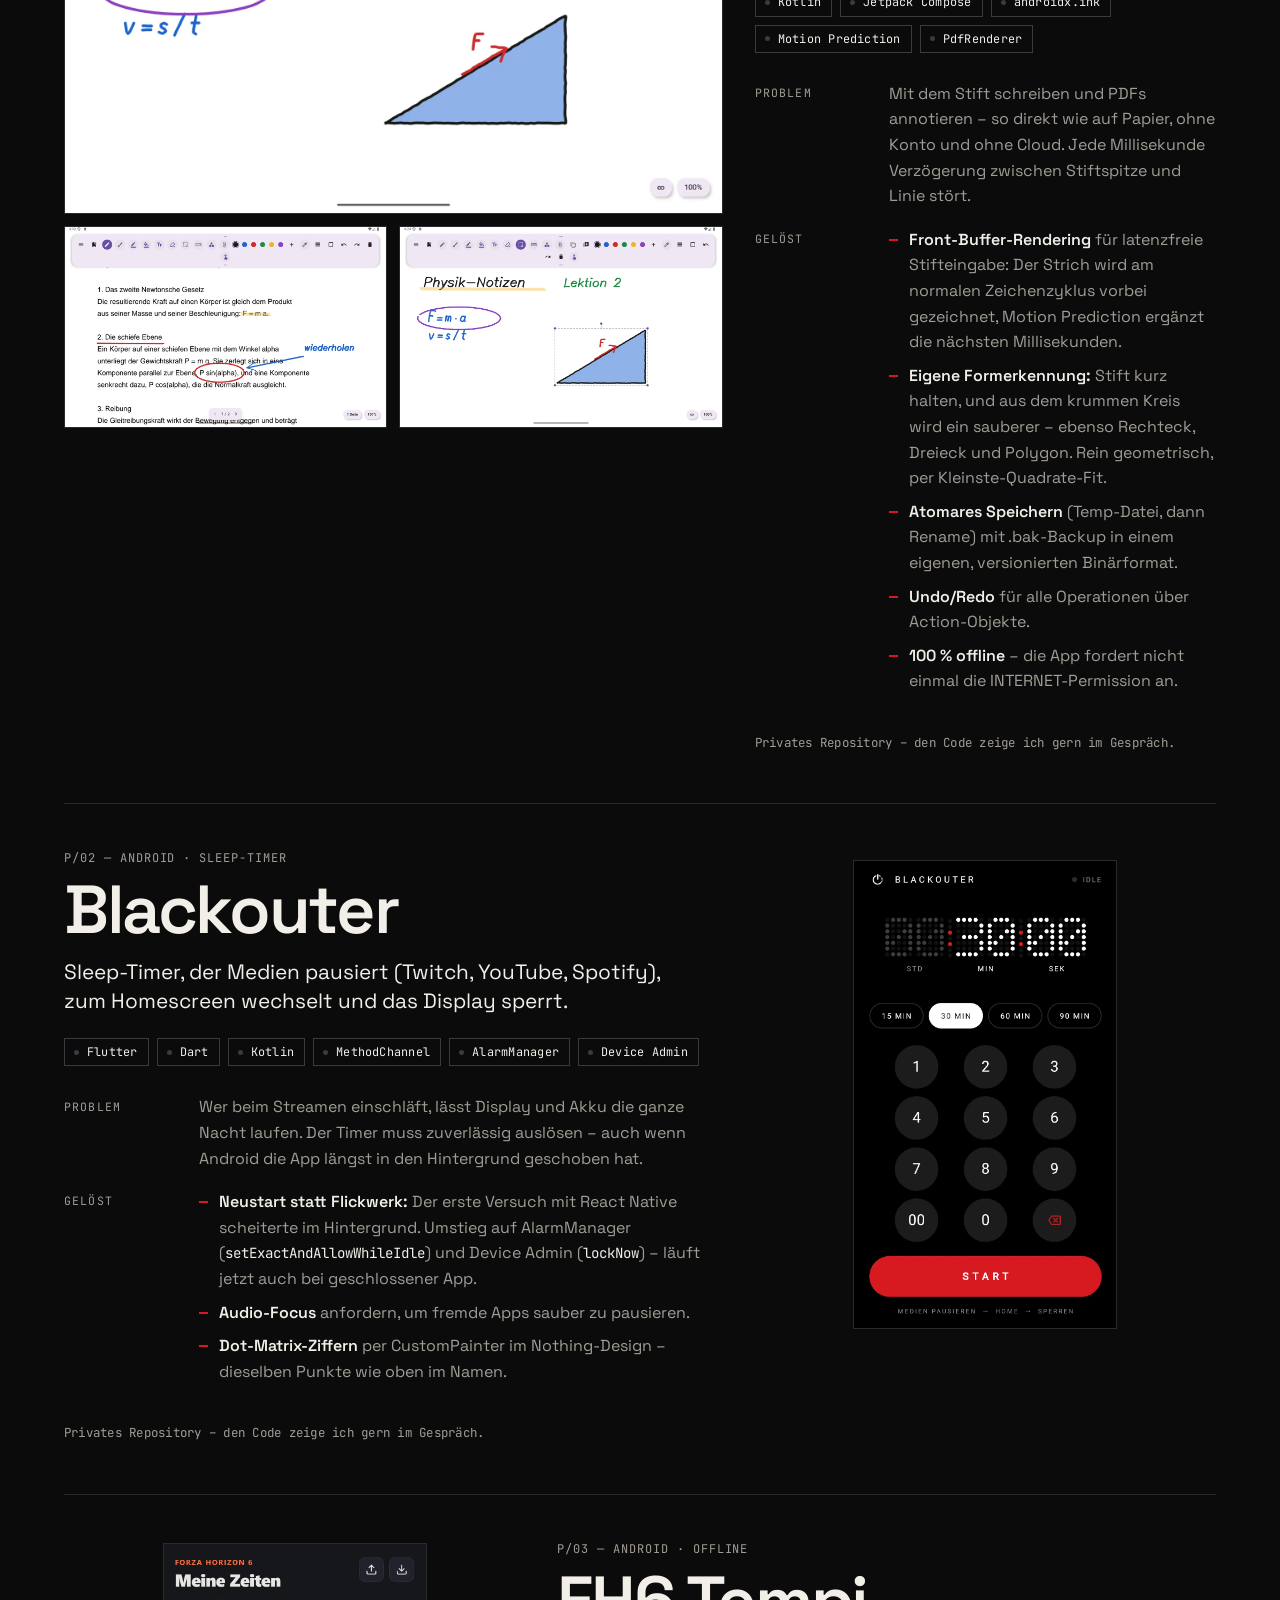
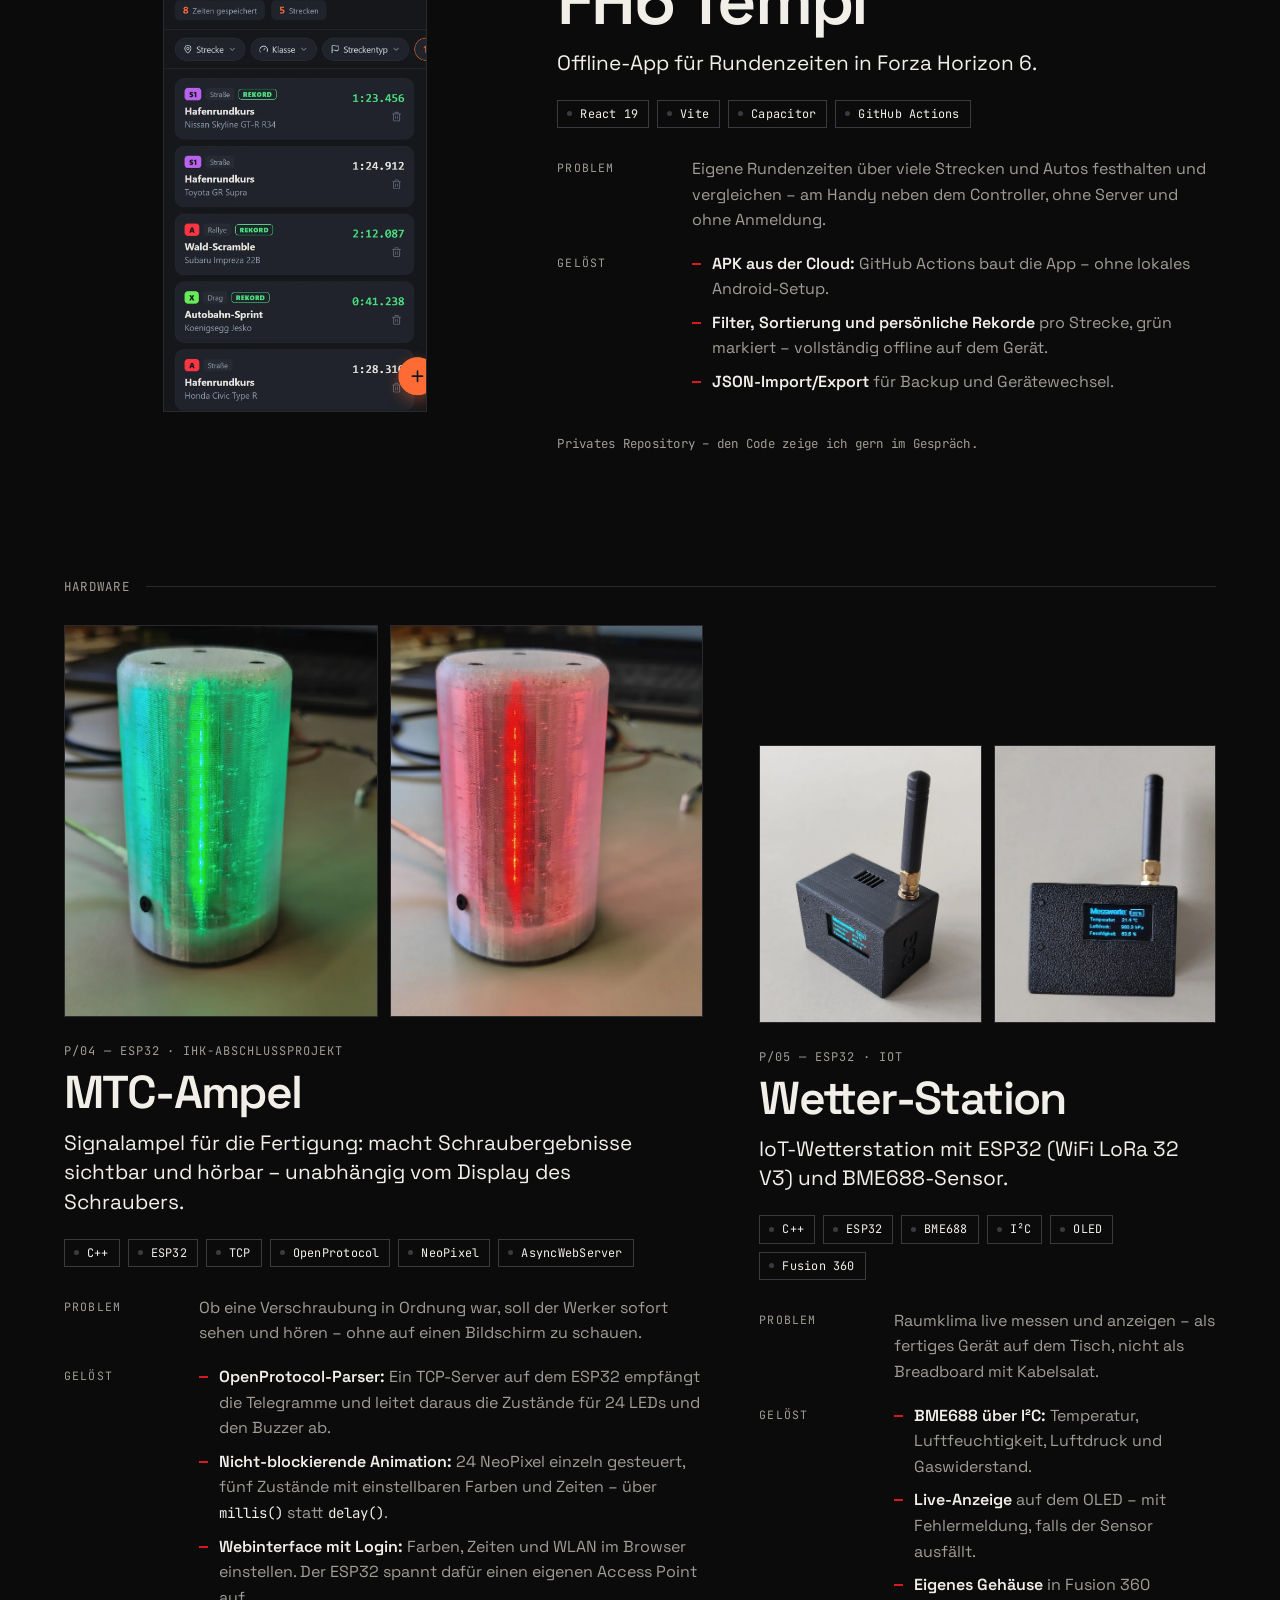
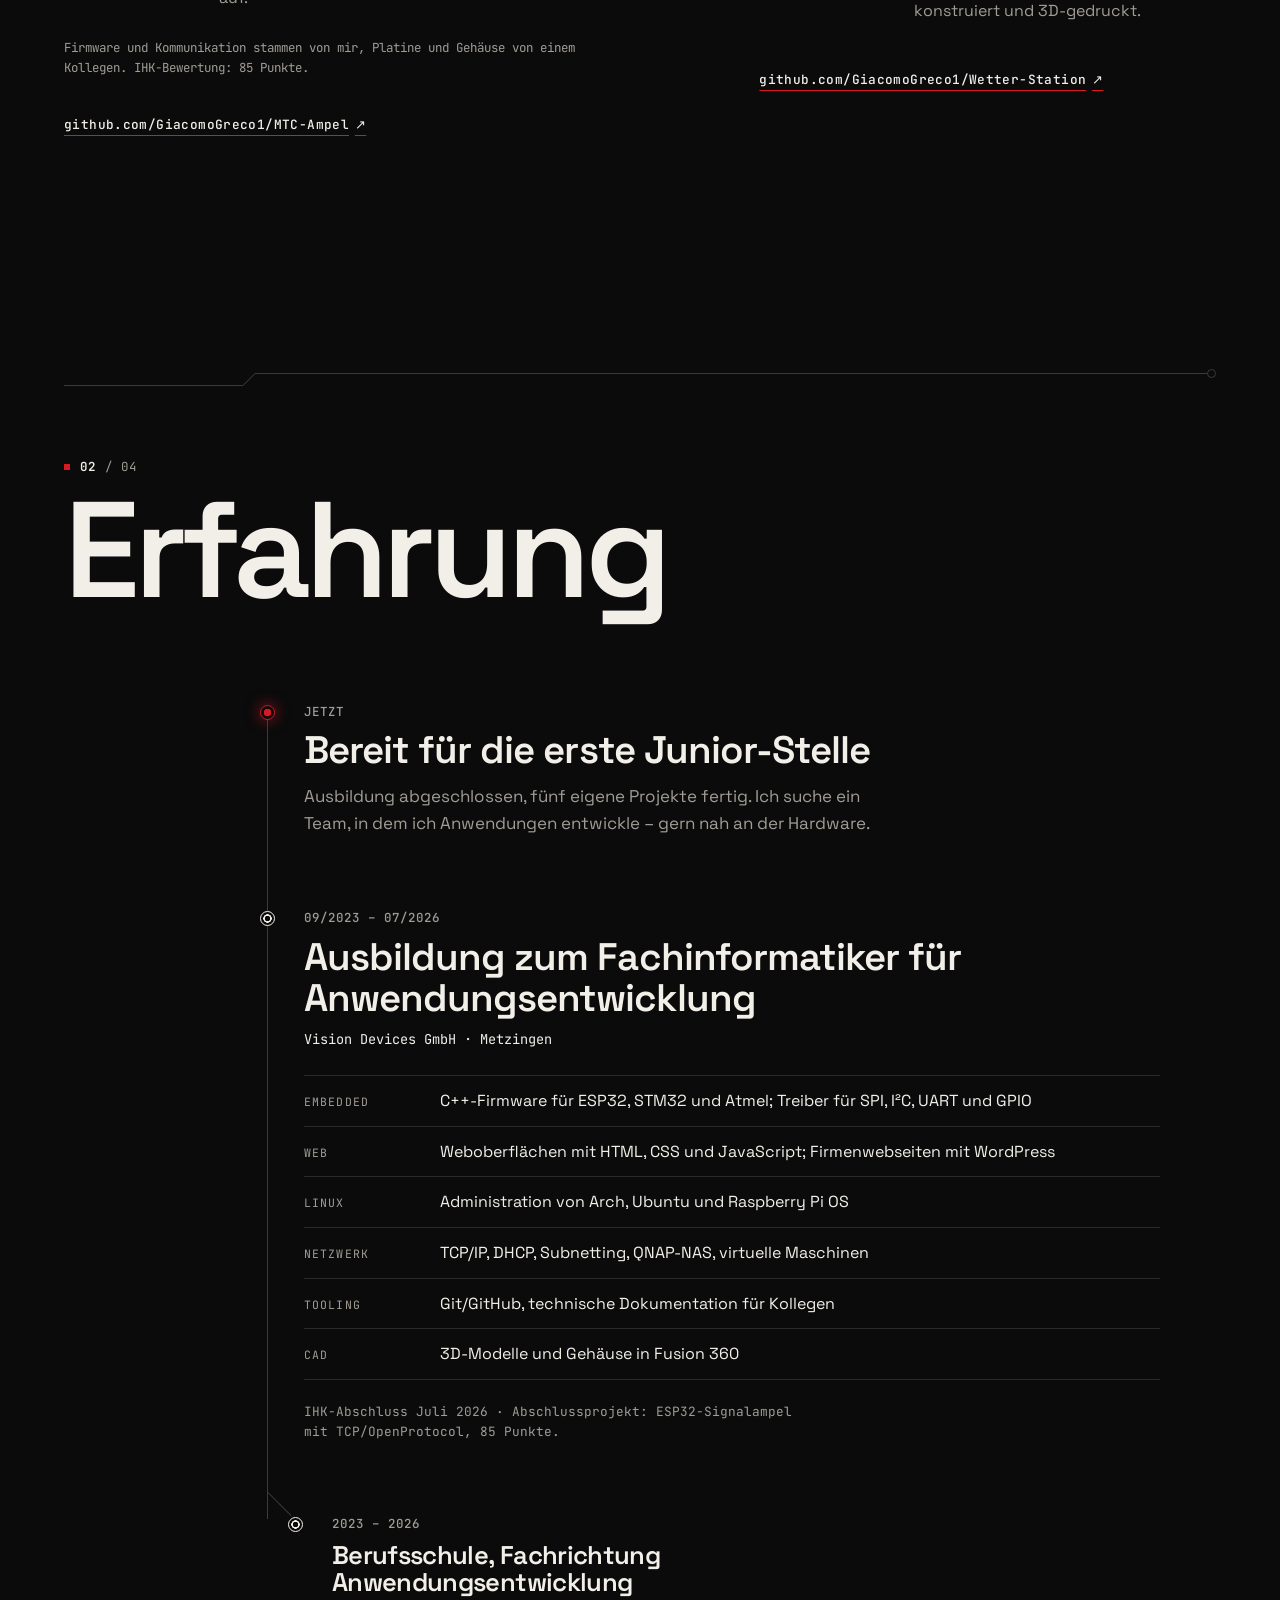
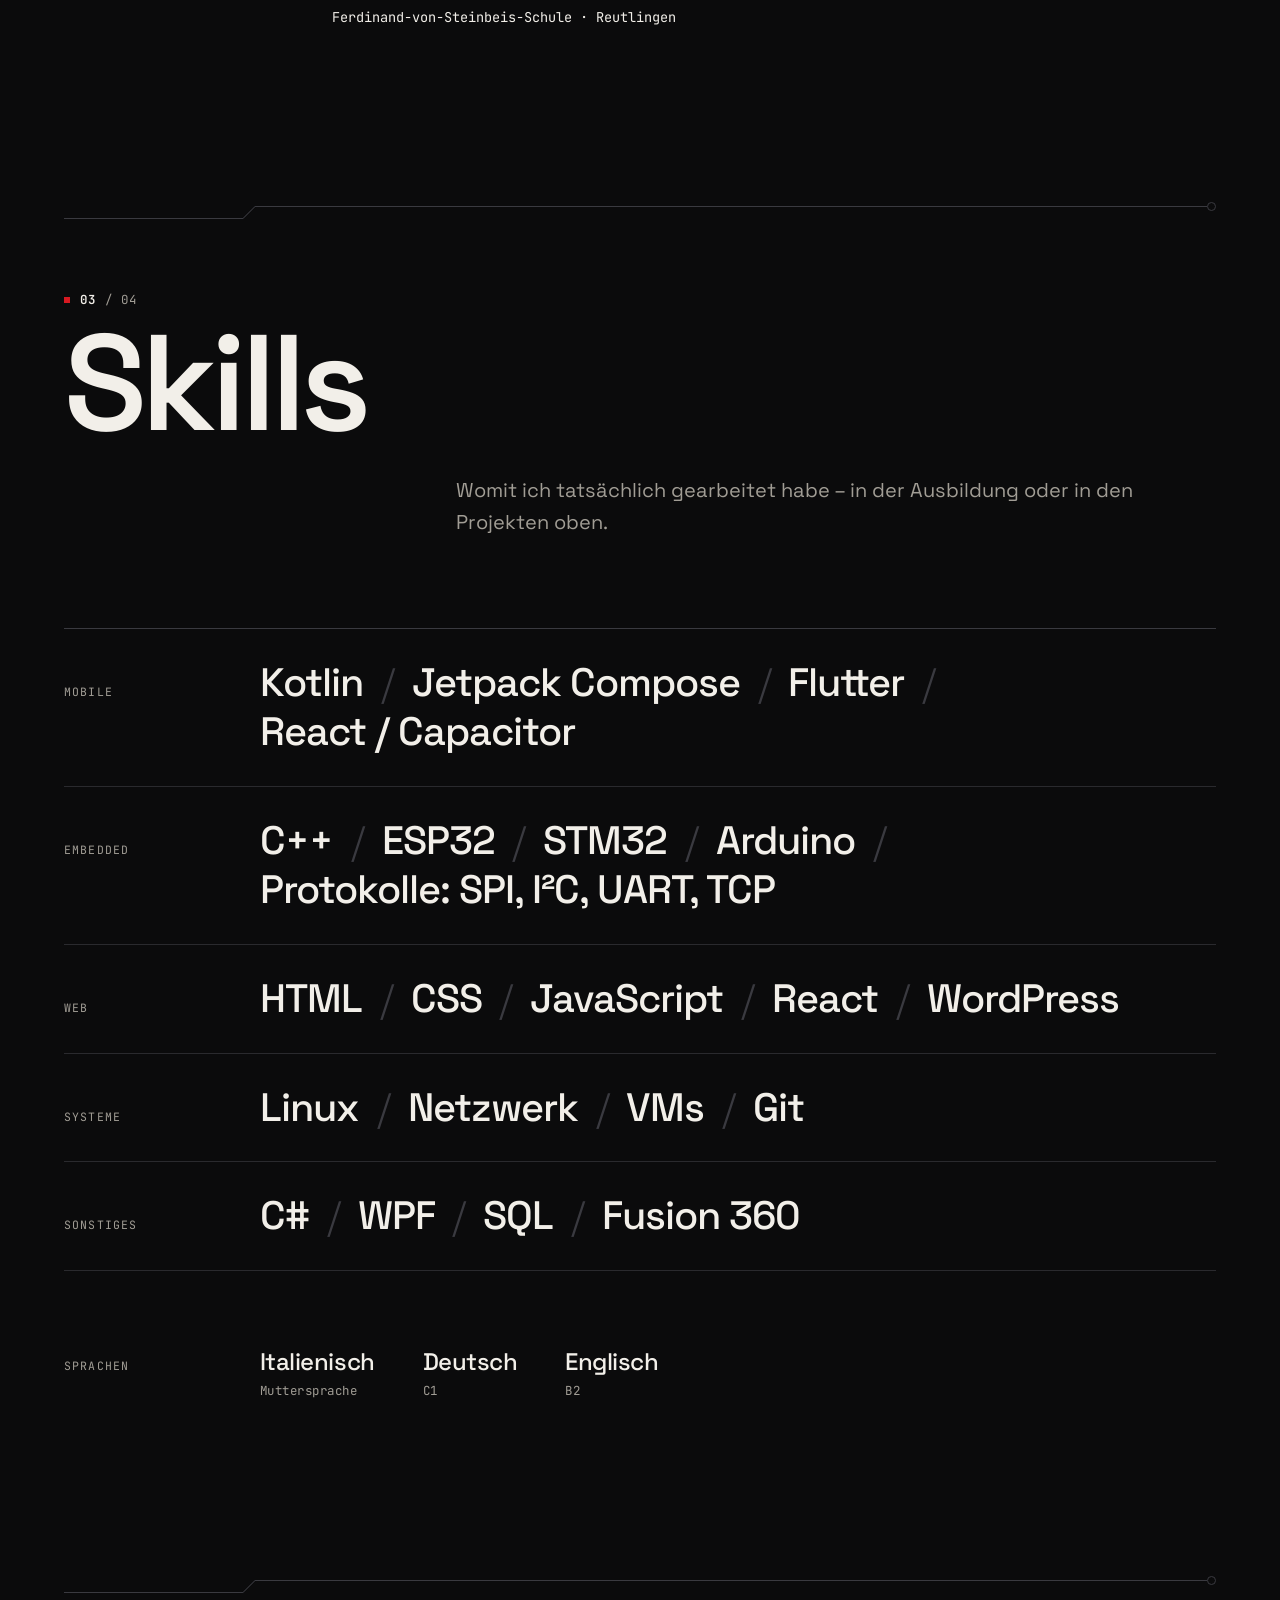
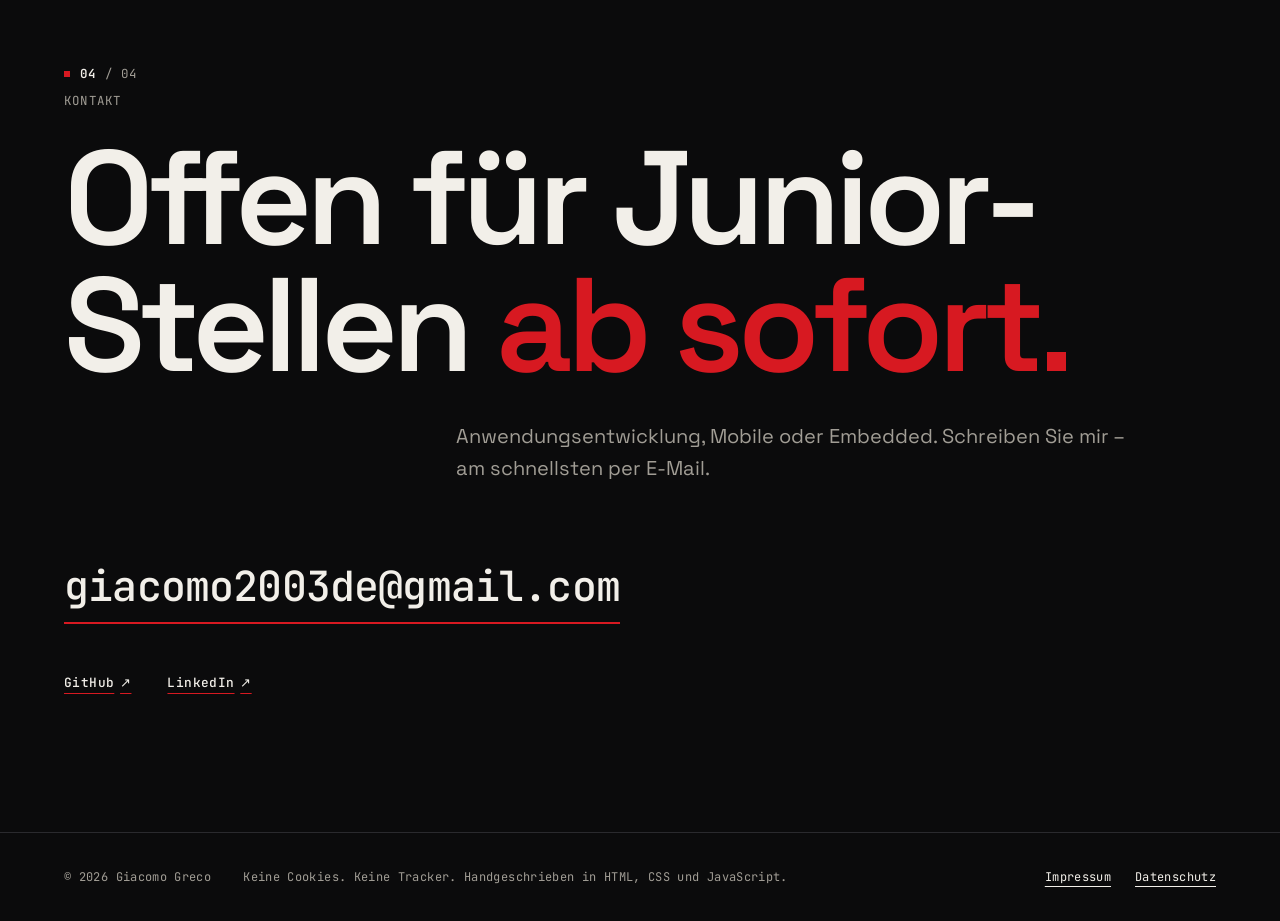
==== commit 79b5a468: "Wetter-Station-Fotos zentriert, Lebenslauf-Links entfernt (LinkedIn stattdessen)" ====
--- a/index.html
+++ b/index.html
@@ -117,7 +117,7 @@
 
         <div class="hero-cta">
           <a class="btn btn--solid" href="#projekte"><span data-i18n="ctaProjects">Projekte ansehen</span><span class="arr" aria-hidden="true">↓</span></a>
-          <a class="btn" href="assets/cv.pdf" target="_blank" rel="noopener"><span data-i18n="ctaCv">Lebenslauf (PDF)</span></a>
+          <a class="btn" href="https://www.linkedin.com/in/giacomo-greco-5281221b2/" target="_blank" rel="noopener me">LinkedIn<span class="arr" aria-hidden="true">↗</span></a>
           <a class="btn" href="https://github.com/GiacomoGreco1" target="_blank" rel="noopener me">GitHub<span class="arr" aria-hidden="true">↗</span></a>
         </div>
       </div>
@@ -288,12 +288,12 @@
           <!-- P/05 Wetter-Station -->
           <article class="project project--stack reveal" aria-labelledby="p-wetter">
             <div class="shots-row">
-              <figure class="shot shot--square">
-                <a class="zoom" href="assets/img/wetter-station-1.webp"><img src="assets/img/wetter-station-1.webp" width="1000" height="1000" loading="lazy" decoding="async"
+              <figure class="shot shot--portrait">
+                <a class="zoom" href="assets/img/wetter-station-1.webp"><img src="assets/img/wetter-station-1.webp" width="1000" height="1250" loading="lazy" decoding="async"
                      alt="Wetter-Station: schwarzes, 3D-gedrucktes Gehäuse mit Antenne und leuchtendem OLED-Display" data-i18n-alt="altWetter"></a>
               </figure>
-              <figure class="shot shot--square">
-                <a class="zoom" href="assets/img/wetter-station-2.webp"><img src="assets/img/wetter-station-2.webp" width="1000" height="1000" loading="lazy" decoding="async"
+              <figure class="shot shot--portrait">
+                <a class="zoom" href="assets/img/wetter-station-2.webp"><img src="assets/img/wetter-station-2.webp" width="1000" height="1250" loading="lazy" decoding="async"
                      alt="Wetter-Station von oben: Das OLED zeigt Temperatur, Luftdruck und Luftfeuchtigkeit" data-i18n-alt="altWetter2"></a>
               </figure>
             </div>
@@ -410,7 +410,6 @@
         <ul class="contact-links reveal">
           <li><a href="https://github.com/GiacomoGreco1" target="_blank" rel="noopener me">GitHub<span class="arr" aria-hidden="true">↗</span></a></li>
           <li><a href="https://www.linkedin.com/in/giacomo-greco-5281221b2/" target="_blank" rel="noopener me">LinkedIn<span class="arr" aria-hidden="true">↗</span></a></li>
-          <li><a href="assets/cv.pdf" target="_blank" rel="noopener"><span data-i18n="ctaCv">Lebenslauf (PDF)</span><span class="arr" aria-hidden="true">↗</span></a></li>
         </ul>
       </div>
     </section>
--- a/assets/css/style.css
+++ b/assets/css/style.css
@@ -429,7 +429,6 @@
 .shots-row { display: grid; grid-template-columns: 1fr 1fr; gap: 12px; }
 .private { font: 400 .78rem/1.5 var(--mono); letter-spacing: .02em; color: var(--mute); }
 .shot--portrait { aspect-ratio: 4 / 5; }
-.shot--square { aspect-ratio: 1 / 1; }
 .shot .zoom { display: block; height: 100%; cursor: zoom-in; }
 .shot .zoom:focus-visible { outline-offset: -4px; }
 .shot--phone  { aspect-ratio: 9 / 16; width: min(100%, 300px); }
